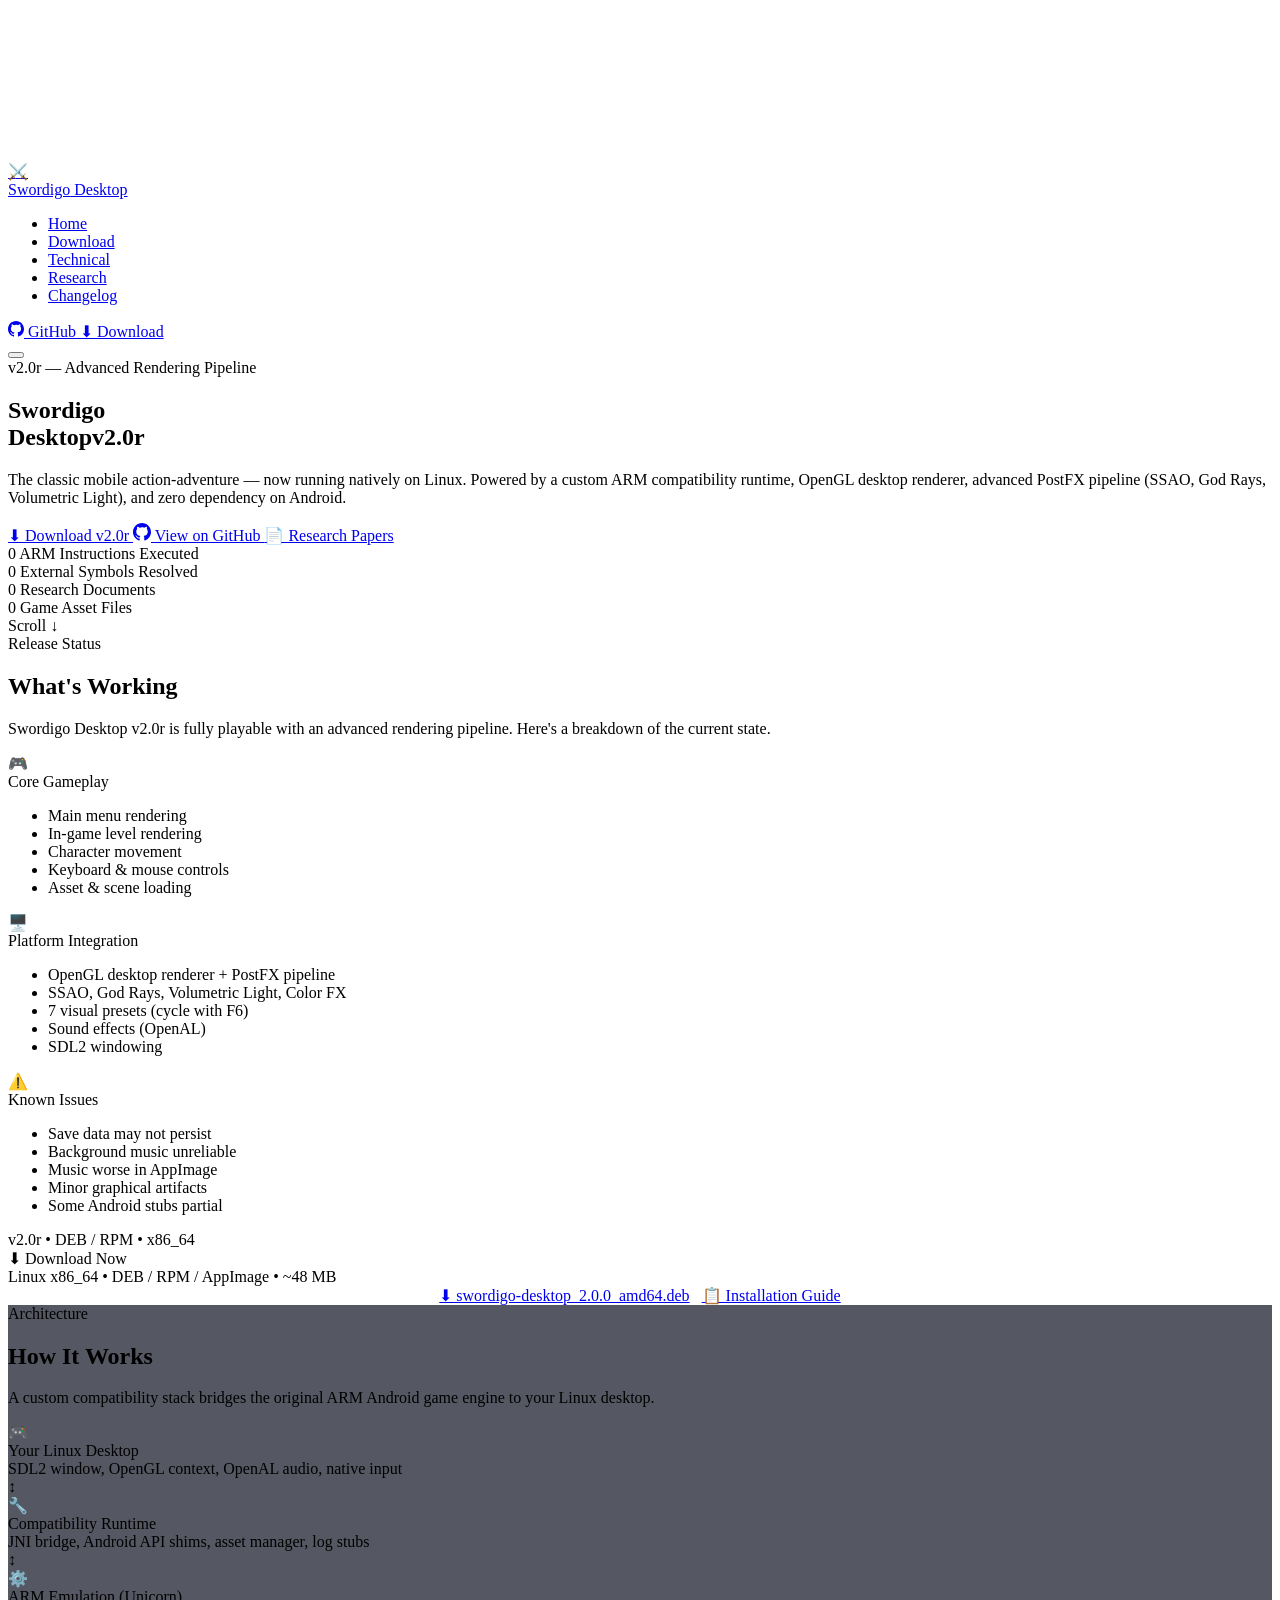
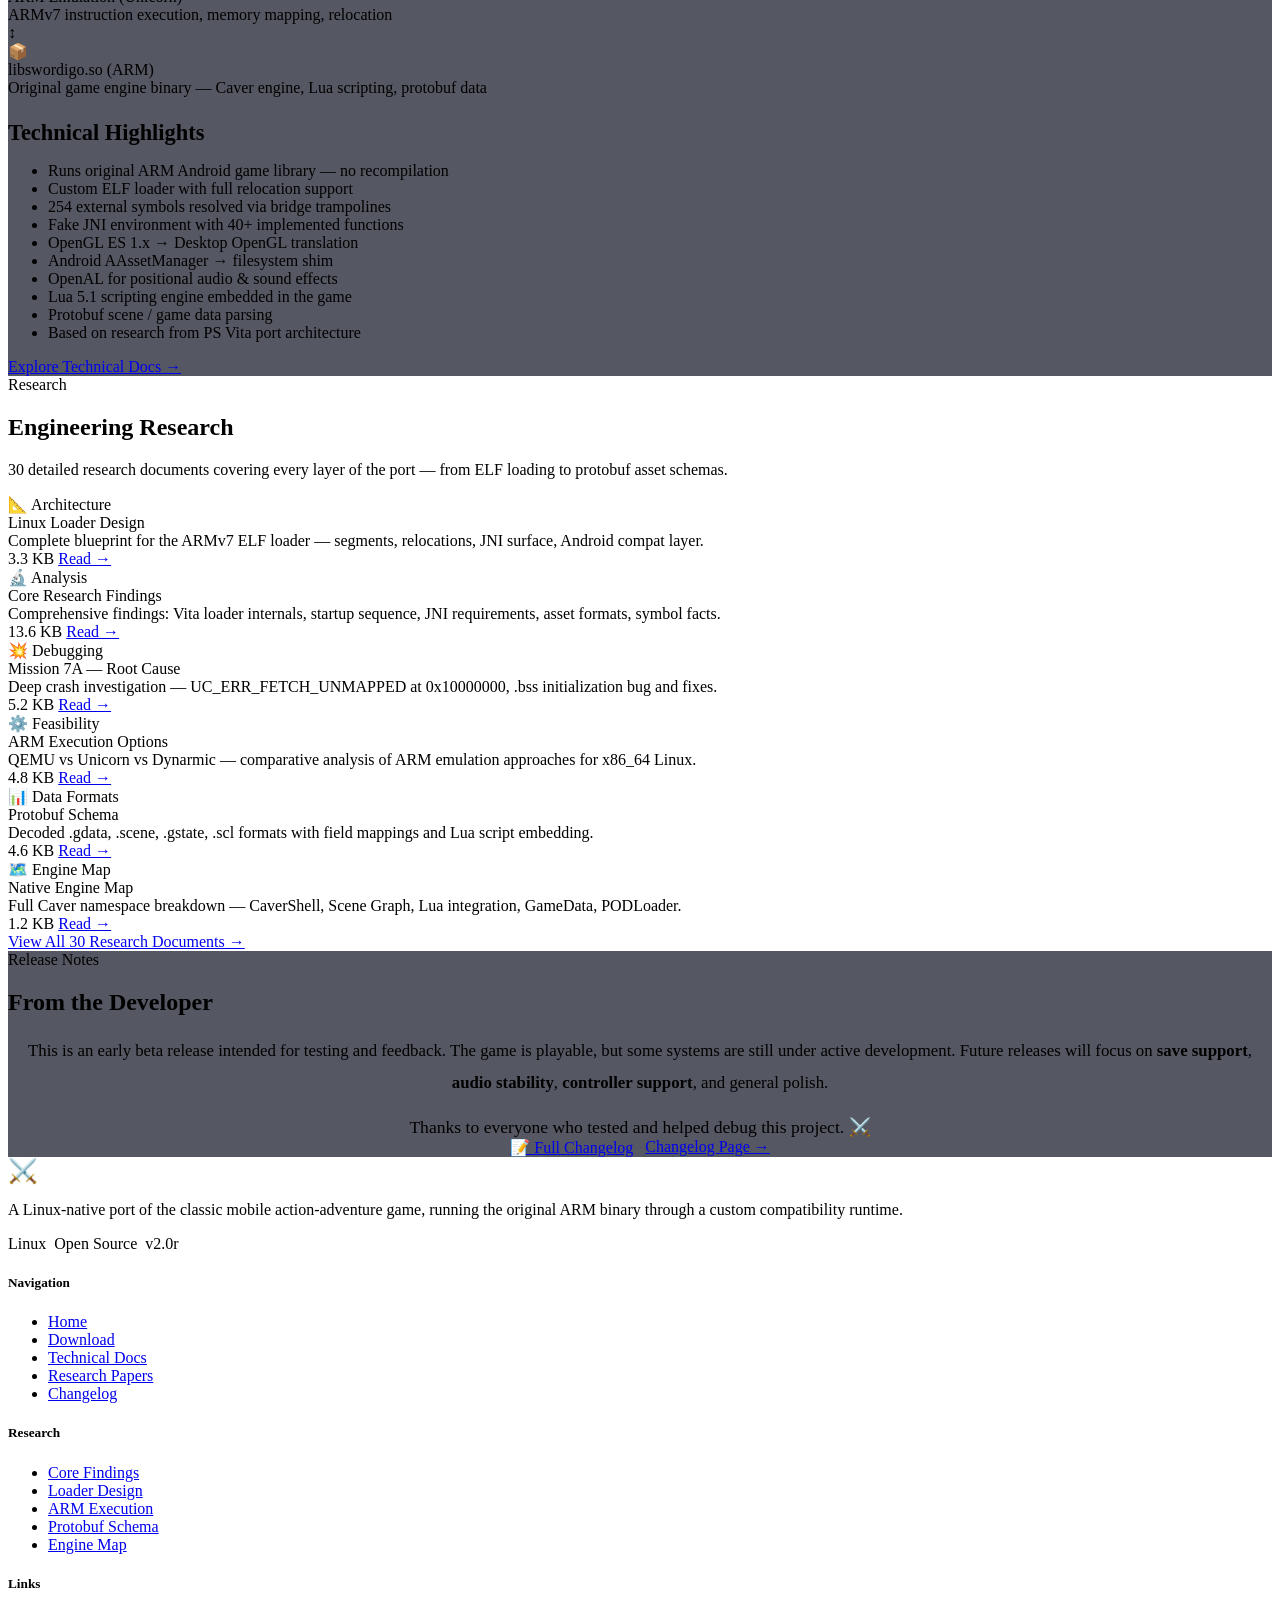
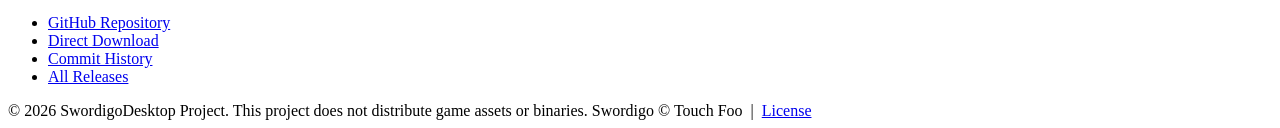
==== web/index.html @ 9b229b03 "GraphicVulkan(#8)" ====
<!DOCTYPE html>
<html lang="en">
<head>
  <meta charset="UTF-8">
  <meta name="viewport" content="width=device-width, initial-scale=1.0">
  <title>Swordigo Desktop — Linux Native Port | v2.0r</title>
  <meta name="description" content="Swordigo Desktop is a Linux-native port of the classic action-adventure mobile game, running the original ARM Android binary through a custom compatibility runtime.">
  <meta name="keywords" content="Swordigo, Linux, desktop port, ARM, AppImage, game port, open source">
  <meta property="og:title" content="Swordigo Desktop v2.0r">
  <meta property="og:description" content="Play Swordigo natively on Linux. Custom ARM runtime, OpenGL desktop renderer, no Android required.">
  <meta property="og:type" content="website">
  <link rel="stylesheet" href="style.css">
  <link rel="icon" href="data:image/svg+xml,<svg xmlns='http://www.w3.org/2000/svg' viewBox='0 0 100 100'><text y='.9em' font-size='90'>⚔️</text></svg>">
</head>
<body>

<canvas id="stars-canvas"></canvas>

<!-- ===================== NAVBAR ===================== -->
<nav class="navbar" id="navbar">
  <div class="container">
    <div class="navbar__inner">
      <a href="index.html" class="navbar__logo">
        <span class="navbar__logo-icon">⚔️</span>
        <div class="navbar__logo-text"><span>Swordigo</span> Desktop</div>
      </a>

      <ul class="navbar__nav" id="main-nav">
        <li><a href="index.html">Home</a></li>
        <li><a href="download.html">Download</a></li>
        <li><a href="technical.html">Technical</a></li>
        <li><a href="research.html">Research</a></li>
        <li><a href="changelog.html">Changelog</a></li>
      </ul>

      <div class="navbar__cta" id="nav-cta">
        <a href="https://github.com/TheCorrectSynovian/SwordigoDesktop" target="_blank" rel="noopener" class="btn btn--secondary btn--sm">
          <svg width="16" height="16" viewBox="0 0 24 24" fill="currentColor"><path d="M12 0C5.374 0 0 5.373 0 12c0 5.302 3.438 9.8 8.207 11.387.599.111.793-.261.793-.577v-2.234c-3.338.726-4.033-1.416-4.033-1.416-.546-1.387-1.333-1.756-1.333-1.756-1.089-.745.083-.729.083-.729 1.205.084 1.839 1.237 1.839 1.237 1.07 1.834 2.807 1.304 3.492.997.107-.775.418-1.305.762-1.604-2.665-.305-5.467-1.334-5.467-5.931 0-1.311.469-2.381 1.236-3.221-.124-.303-.535-1.524.117-3.176 0 0 1.008-.322 3.301 1.23A11.509 11.509 0 0 1 12 5.803c1.02.005 2.047.138 3.006.404 2.291-1.552 3.297-1.23 3.297-1.23.653 1.653.242 2.874.118 3.176.77.84 1.235 1.911 1.235 3.221 0 4.609-2.807 5.624-5.479 5.921.43.372.823 1.102.823 2.222v3.293c0 .319.192.694.801.576C20.566 21.797 24 17.3 24 12c0-6.627-5.373-12-12-12z"/></svg>
          GitHub
        </a>
        <a href="download.html" class="btn btn--primary btn--sm">⬇ Download</a>
      </div>

      <button class="hamburger" id="hamburger" aria-label="Toggle menu">
        <span></span><span></span><span></span>
      </button>
    </div>
  </div>
</nav>

<!-- ===================== HERO ===================== -->
<section class="hero" id="hero">
  <div class="hero__bg"></div>
  <img src="../web/assets/hero.png" alt="Swordigo Desktop hero art" class="hero__img" onerror="this.style.display='none'">

  <div class="container">
    <div class="hero__content">
      <div class="hero__badge">
        <span class="hero__badge-dot"></span>
        v2.0r — Advanced Rendering Pipeline
      </div>

      <h1 class="hero__title">
        <span class="grad">Swordigo</span><br>
        Desktop<span class="hero__version">v2.0r</span>
      </h1>

      <p class="hero__desc">
        The classic mobile action-adventure — now running natively on Linux.
        Powered by a custom ARM compatibility runtime, OpenGL desktop renderer,
        advanced PostFX pipeline (SSAO, God Rays, Volumetric Light), and zero dependency on Android.
      </p>

      <div class="hero__actions">
        <a href="https://github.com/TheCorrectSynovian/SwordigoDesktop/releases/download/v2.0r/swordigo-desktop_2.0.0_amd64.deb"
           class="btn btn--primary btn--lg" id="hero-download-btn">
          ⬇ Download v2.0r
        </a>
        <a href="https://github.com/TheCorrectSynovian/SwordigoDesktop" target="_blank" rel="noopener"
           class="btn btn--secondary btn--lg" id="hero-github-btn">
          <svg width="18" height="18" viewBox="0 0 24 24" fill="currentColor"><path d="M12 0C5.374 0 0 5.373 0 12c0 5.302 3.438 9.8 8.207 11.387.599.111.793-.261.793-.577v-2.234c-3.338.726-4.033-1.416-4.033-1.416-.546-1.387-1.333-1.756-1.333-1.756-1.089-.745.083-.729.083-.729 1.205.084 1.839 1.237 1.839 1.237 1.07 1.834 2.807 1.304 3.492.997.107-.775.418-1.305.762-1.604-2.665-.305-5.467-1.334-5.467-5.931 0-1.311.469-2.381 1.236-3.221-.124-.303-.535-1.524.117-3.176 0 0 1.008-.322 3.301 1.23A11.509 11.509 0 0 1 12 5.803c1.02.005 2.047.138 3.006.404 2.291-1.552 3.297-1.23 3.297-1.23.653 1.653.242 2.874.118 3.176.77.84 1.235 1.911 1.235 3.221 0 4.609-2.807 5.624-5.479 5.921.43.372.823 1.102.823 2.222v3.293c0 .319.192.694.801.576C20.566 21.797 24 17.3 24 12c0-6.627-5.373-12-12-12z"/></svg>
          View on GitHub
        </a>
        <a href="research.html" class="btn btn--outline btn--lg" id="hero-research-btn">📄 Research Papers</a>
      </div>

      <div class="hero__stats">
        <div class="hero__stat">
          <span class="hero__stat-num" data-counter="62141206">0</span>
          <span class="hero__stat-label">ARM Instructions Executed</span>
        </div>
        <div class="hero__stat">
          <span class="hero__stat-num" data-counter="254">0</span>
          <span class="hero__stat-label">External Symbols Resolved</span>
        </div>
        <div class="hero__stat">
          <span class="hero__stat-num" data-counter="30">0</span>
          <span class="hero__stat-label">Research Documents</span>
        </div>
        <div class="hero__stat">
          <span class="hero__stat-num" data-counter="919">0</span>
          <span class="hero__stat-label">Game Asset Files</span>
        </div>
      </div>
    </div>
  </div>

  <div class="scroll-indicator">
    <span>Scroll</span>
    <span class="scroll-arrow">↓</span>
  </div>
</section>

<!-- ===================== STATUS OVERVIEW ===================== -->
<section class="section" id="status">
  <div class="container">
    <div class="section-header reveal">
      <span class="section-label">Release Status</span>
      <h2 class="section-title">What's <span class="grad">Working</span></h2>
      <p class="section-desc">Swordigo Desktop v2.0r is fully playable with an advanced rendering pipeline. Here's a breakdown of the current state.</p>
    </div>

    <div class="grid grid--3" style="margin-bottom: var(--space-xl);">
      <div class="card reveal" style="transition-delay:0.0s">
        <span class="card__icon">🎮</span>
        <div class="card__title">Core Gameplay</div>
        <ul class="feature-list mt-sm">
          <li class="check">Main menu rendering</li>
          <li class="check">In-game level rendering</li>
          <li class="check">Character movement</li>
          <li class="check">Keyboard &amp; mouse controls</li>
          <li class="check">Asset &amp; scene loading</li>
        </ul>
      </div>

      <div class="card reveal" style="transition-delay:0.1s">
        <span class="card__icon">🖥️</span>
        <div class="card__title">Platform Integration</div>
        <ul class="feature-list mt-sm">
          <li class="check">OpenGL desktop renderer + PostFX pipeline</li>
          <li class="check">SSAO, God Rays, Volumetric Light, Color FX</li>
          <li class="check">7 visual presets (cycle with F6)</li>
          <li class="check">Sound effects (OpenAL)</li>
          <li class="check">SDL2 windowing</li>
        </ul>
      </div>

      <div class="card reveal" style="transition-delay:0.2s">
        <span class="card__icon">⚠️</span>
        <div class="card__title">Known Issues</div>
        <ul class="feature-list mt-sm">
          <li class="warn">Save data may not persist</li>
          <li class="warn">Background music unreliable</li>
          <li class="warn">Music worse in AppImage</li>
          <li class="warn">Minor graphical artifacts</li>
          <li class="warn">Some Android stubs partial</li>
        </ul>
      </div>
    </div>

    <!-- Big download CTA -->
    <div class="download-card reveal">
      <div class="download-card__version">v2.0r • DEB / RPM • x86_64</div>
      <div class="download-card__title">⬇ Download Now</div>
      <div class="download-card__meta">Linux x86_64 • DEB / RPM / AppImage • ~48 MB</div>
      <div style="display:flex; gap:12px; justify-content:center; flex-wrap:wrap;">
        <a href="https://github.com/TheCorrectSynovian/SwordigoDesktop/releases/download/v2.0r/swordigo-desktop_2.0.0_amd64.deb"
           class="btn btn--primary btn--lg" id="main-download-btn">
          ⬇ swordigo-desktop_2.0.0_amd64.deb
        </a>
        <a href="download.html" class="btn btn--secondary btn--lg" id="main-download-info-btn">
          📋 Installation Guide
        </a>
      </div>
    </div>
  </div>
</section>

<!-- ===================== HOW IT WORKS ===================== -->
<section class="section" style="background: rgba(13,16,32,0.7);" id="how-it-works">
  <div class="container">
    <div class="section-header reveal">
      <span class="section-label">Architecture</span>
      <h2 class="section-title">How It <span class="grad">Works</span></h2>
      <p class="section-desc">A custom compatibility stack bridges the original ARM Android game engine to your Linux desktop.</p>
    </div>

    <div class="grid grid--2" style="gap: var(--space-xl); align-items: center;">
      <div class="reveal">
        <div class="arch-layer">
          <span class="arch-layer__icon">🎮</span>
          <div>
            <div class="arch-layer__name">Your Linux Desktop</div>
            <div class="arch-layer__desc">SDL2 window, OpenGL context, OpenAL audio, native input</div>
          </div>
        </div>
        <div class="arch-arrow">↕</div>
        <div class="arch-layer">
          <span class="arch-layer__icon">🔧</span>
          <div>
            <div class="arch-layer__name">Compatibility Runtime</div>
            <div class="arch-layer__desc">JNI bridge, Android API shims, asset manager, log stubs</div>
          </div>
        </div>
        <div class="arch-arrow">↕</div>
        <div class="arch-layer">
          <span class="arch-layer__icon">⚙️</span>
          <div>
            <div class="arch-layer__name">ARM Emulation (Unicorn)</div>
            <div class="arch-layer__desc">ARMv7 instruction execution, memory mapping, relocation</div>
          </div>
        </div>
        <div class="arch-arrow">↕</div>
        <div class="arch-layer">
          <span class="arch-layer__icon">📦</span>
          <div>
            <div class="arch-layer__name">libswordigo.so (ARM)</div>
            <div class="arch-layer__desc">Original game engine binary — Caver engine, Lua scripting, protobuf data</div>
          </div>
        </div>
      </div>

      <div class="reveal" style="transition-delay:0.15s;">
        <h3 style="font-family:var(--font-display); font-size:1.4rem; margin-bottom:var(--space-md);">Technical Highlights</h3>
        <ul class="feature-list">
          <li>Runs original ARM Android game library — no recompilation</li>
          <li>Custom ELF loader with full relocation support</li>
          <li>254 external symbols resolved via bridge trampolines</li>
          <li>Fake JNI environment with 40+ implemented functions</li>
          <li>OpenGL ES 1.x → Desktop OpenGL translation</li>
          <li>Android AAssetManager → filesystem shim</li>
          <li>OpenAL for positional audio &amp; sound effects</li>
          <li>Lua 5.1 scripting engine embedded in the game</li>
          <li>Protobuf scene / game data parsing</li>
          <li>Based on research from PS Vita port architecture</li>
        </ul>
        <div class="mt-lg">
          <a href="technical.html" class="btn btn--outline" id="home-tech-link">Explore Technical Docs →</a>
        </div>
      </div>
    </div>
  </div>
</section>

<!-- ===================== RESEARCH HIGHLIGHTS ===================== -->
<section class="section" id="research-highlight">
  <div class="container">
    <div class="section-header reveal">
      <span class="section-label">Research</span>
      <h2 class="section-title">Engineering <span class="grad">Research</span></h2>
      <p class="section-desc">30 detailed research documents covering every layer of the port — from ELF loading to protobuf asset schemas.</p>
    </div>

    <div class="grid grid--auto reveal">
      <div class="paper-card">
        <div class="paper-card__type">📐 Architecture</div>
        <div class="paper-card__title">Linux Loader Design</div>
        <div class="paper-card__desc">Complete blueprint for the ARMv7 ELF loader — segments, relocations, JNI surface, Android compat layer.</div>
        <div class="paper-card__footer">
          <span class="paper-card__size">3.3 KB</span>
          <a href="research.html#linux-loader" class="btn btn--outline btn--sm" id="home-paper-loader">Read →</a>
        </div>
      </div>

      <div class="paper-card">
        <div class="paper-card__type">🔬 Analysis</div>
        <div class="paper-card__title">Core Research Findings</div>
        <div class="paper-card__desc">Comprehensive findings: Vita loader internals, startup sequence, JNI requirements, asset formats, symbol facts.</div>
        <div class="paper-card__footer">
          <span class="paper-card__size">13.6 KB</span>
          <a href="research.html#findings" class="btn btn--outline btn--sm" id="home-paper-findings">Read →</a>
        </div>
      </div>

      <div class="paper-card">
        <div class="paper-card__type">💥 Debugging</div>
        <div class="paper-card__title">Mission 7A — Root Cause</div>
        <div class="paper-card__desc">Deep crash investigation — UC_ERR_FETCH_UNMAPPED at 0x10000000, .bss initialization bug and fixes.</div>
        <div class="paper-card__footer">
          <span class="paper-card__size">5.2 KB</span>
          <a href="research.html#mission7a" class="btn btn--outline btn--sm" id="home-paper-m7a">Read →</a>
        </div>
      </div>

      <div class="paper-card">
        <div class="paper-card__type">⚙️ Feasibility</div>
        <div class="paper-card__title">ARM Execution Options</div>
        <div class="paper-card__desc">QEMU vs Unicorn vs Dynarmic — comparative analysis of ARM emulation approaches for x86_64 Linux.</div>
        <div class="paper-card__footer">
          <span class="paper-card__size">4.8 KB</span>
          <a href="research.html#arm-exec" class="btn btn--outline btn--sm" id="home-paper-arm">Read →</a>
        </div>
      </div>

      <div class="paper-card">
        <div class="paper-card__type">📊 Data Formats</div>
        <div class="paper-card__title">Protobuf Schema</div>
        <div class="paper-card__desc">Decoded .gdata, .scene, .gstate, .scl formats with field mappings and Lua script embedding.</div>
        <div class="paper-card__footer">
          <span class="paper-card__size">4.6 KB</span>
          <a href="research.html#protobuf" class="btn btn--outline btn--sm" id="home-paper-proto">Read →</a>
        </div>
      </div>

      <div class="paper-card">
        <div class="paper-card__type">🗺️ Engine Map</div>
        <div class="paper-card__title">Native Engine Map</div>
        <div class="paper-card__desc">Full Caver namespace breakdown — CaverShell, Scene Graph, Lua integration, GameData, PODLoader.</div>
        <div class="paper-card__footer">
          <span class="paper-card__size">1.2 KB</span>
          <a href="research.html#engine-map" class="btn btn--outline btn--sm" id="home-paper-engine">Read →</a>
        </div>
      </div>
    </div>

    <div class="text-center mt-xl reveal">
      <a href="research.html" class="btn btn--primary btn--lg" id="home-all-research-btn">View All 30 Research Documents →</a>
    </div>
  </div>
</section>

<!-- ===================== NOTES ===================== -->
<section class="section" style="background: rgba(13,16,32,0.7);" id="notes">
  <div class="container container--narrow">
    <div class="section-header reveal">
      <span class="section-label">Release Notes</span>
      <h2 class="section-title">From the <span class="grad">Developer</span></h2>
    </div>

    <div class="card reveal" style="text-align:center; padding: var(--space-xl);">
      <p style="font-size:1.05rem; color: var(--clr-text-muted); line-height:1.9; margin-bottom:var(--space-lg);">
        This is an early beta release intended for testing and feedback.
        The game is playable, but some systems are still under active development.
        Future releases will focus on <strong style="color:var(--clr-text)">save support</strong>,
        <strong style="color:var(--clr-text)">audio stability</strong>,
        <strong style="color:var(--clr-text)">controller support</strong>,
        and general polish.
      </p>
      <p style="font-size:1.1rem; color: var(--clr-text); margin-bottom:var(--space-lg);">
        Thanks to everyone who tested and helped debug this project. ⚔️
      </p>
      <div style="display:flex; gap:12px; justify-content:center; flex-wrap:wrap;">
        <a href="https://github.com/TheCorrectSynovian/SwordigoDesktop/commits/v2.0r" target="_blank" rel="noopener"
           class="btn btn--secondary" id="home-changelog-btn">📝 Full Changelog</a>
        <a href="changelog.html" class="btn btn--outline" id="home-changelog-page-btn">Changelog Page →</a>
      </div>
    </div>
  </div>
</section>

<!-- ===================== FOOTER ===================== -->
<footer class="footer">
  <div class="container">
    <div class="footer__grid">
      <div class="footer__brand">
        <div class="navbar__logo" style="margin-bottom:12px; text-decoration:none; display:flex; align-items:center; gap:10px; font-family:var(--font-display); font-weight:700; color:var(--clr-text);">
          <span style="font-size:1.5rem; filter:drop-shadow(0 0 8px var(--clr-purple))">⚔️</span>
          <span style="background:var(--grad-text); -webkit-background-clip:text; -webkit-text-fill-color:transparent;">Swordigo Desktop</span>
        </div>
        <p>A Linux-native port of the classic mobile action-adventure game, running the original ARM binary through a custom compatibility runtime.</p>
        <div class="mt-md" style="display:flex; gap:8px; flex-wrap:wrap;">
          <span class="badge badge--info">Linux</span>
          <span class="badge badge--working">Open Source</span>
          <span class="badge badge--wip">v2.0r</span>
        </div>
      </div>

      <div class="footer__col">
        <h5>Navigation</h5>
        <ul class="footer__links">
          <li><a href="index.html">Home</a></li>
          <li><a href="download.html">Download</a></li>
          <li><a href="technical.html">Technical Docs</a></li>
          <li><a href="research.html">Research Papers</a></li>
          <li><a href="changelog.html">Changelog</a></li>
        </ul>
      </div>

      <div class="footer__col">
        <h5>Research</h5>
        <ul class="footer__links">
          <li><a href="research.html#findings">Core Findings</a></li>
          <li><a href="research.html#linux-loader">Loader Design</a></li>
          <li><a href="research.html#arm-exec">ARM Execution</a></li>
          <li><a href="research.html#protobuf">Protobuf Schema</a></li>
          <li><a href="research.html#engine-map">Engine Map</a></li>
        </ul>
      </div>

      <div class="footer__col">
        <h5>Links</h5>
        <ul class="footer__links">
          <li><a href="https://github.com/TheCorrectSynovian/SwordigoDesktop" target="_blank" rel="noopener">GitHub Repository</a></li>
          <li><a href="https://github.com/TheCorrectSynovian/SwordigoDesktop/releases/download/v2.0r/swordigo-desktop_2.0.0_amd64.deb">Direct Download</a></li>
          <li><a href="https://github.com/TheCorrectSynovian/SwordigoDesktop/commits/v2.0r" target="_blank" rel="noopener">Commit History</a></li>
          <li><a href="https://github.com/TheCorrectSynovian/SwordigoDesktop/releases" target="_blank" rel="noopener">All Releases</a></li>
        </ul>
      </div>
    </div>

    <div class="footer__bottom">
      <span>© 2026 SwordigoDesktop Project. This project does not distribute game assets or binaries.</span>
      <span>
        Swordigo © Touch Foo &nbsp;|&nbsp;
        <a href="https://github.com/TheCorrectSynovian/SwordigoDesktop/blob/master/LICENSE" target="_blank" rel="noopener">License</a>
      </span>
    </div>
  </div>
</footer>

<script src="main.js"></script>
</body>
</html>
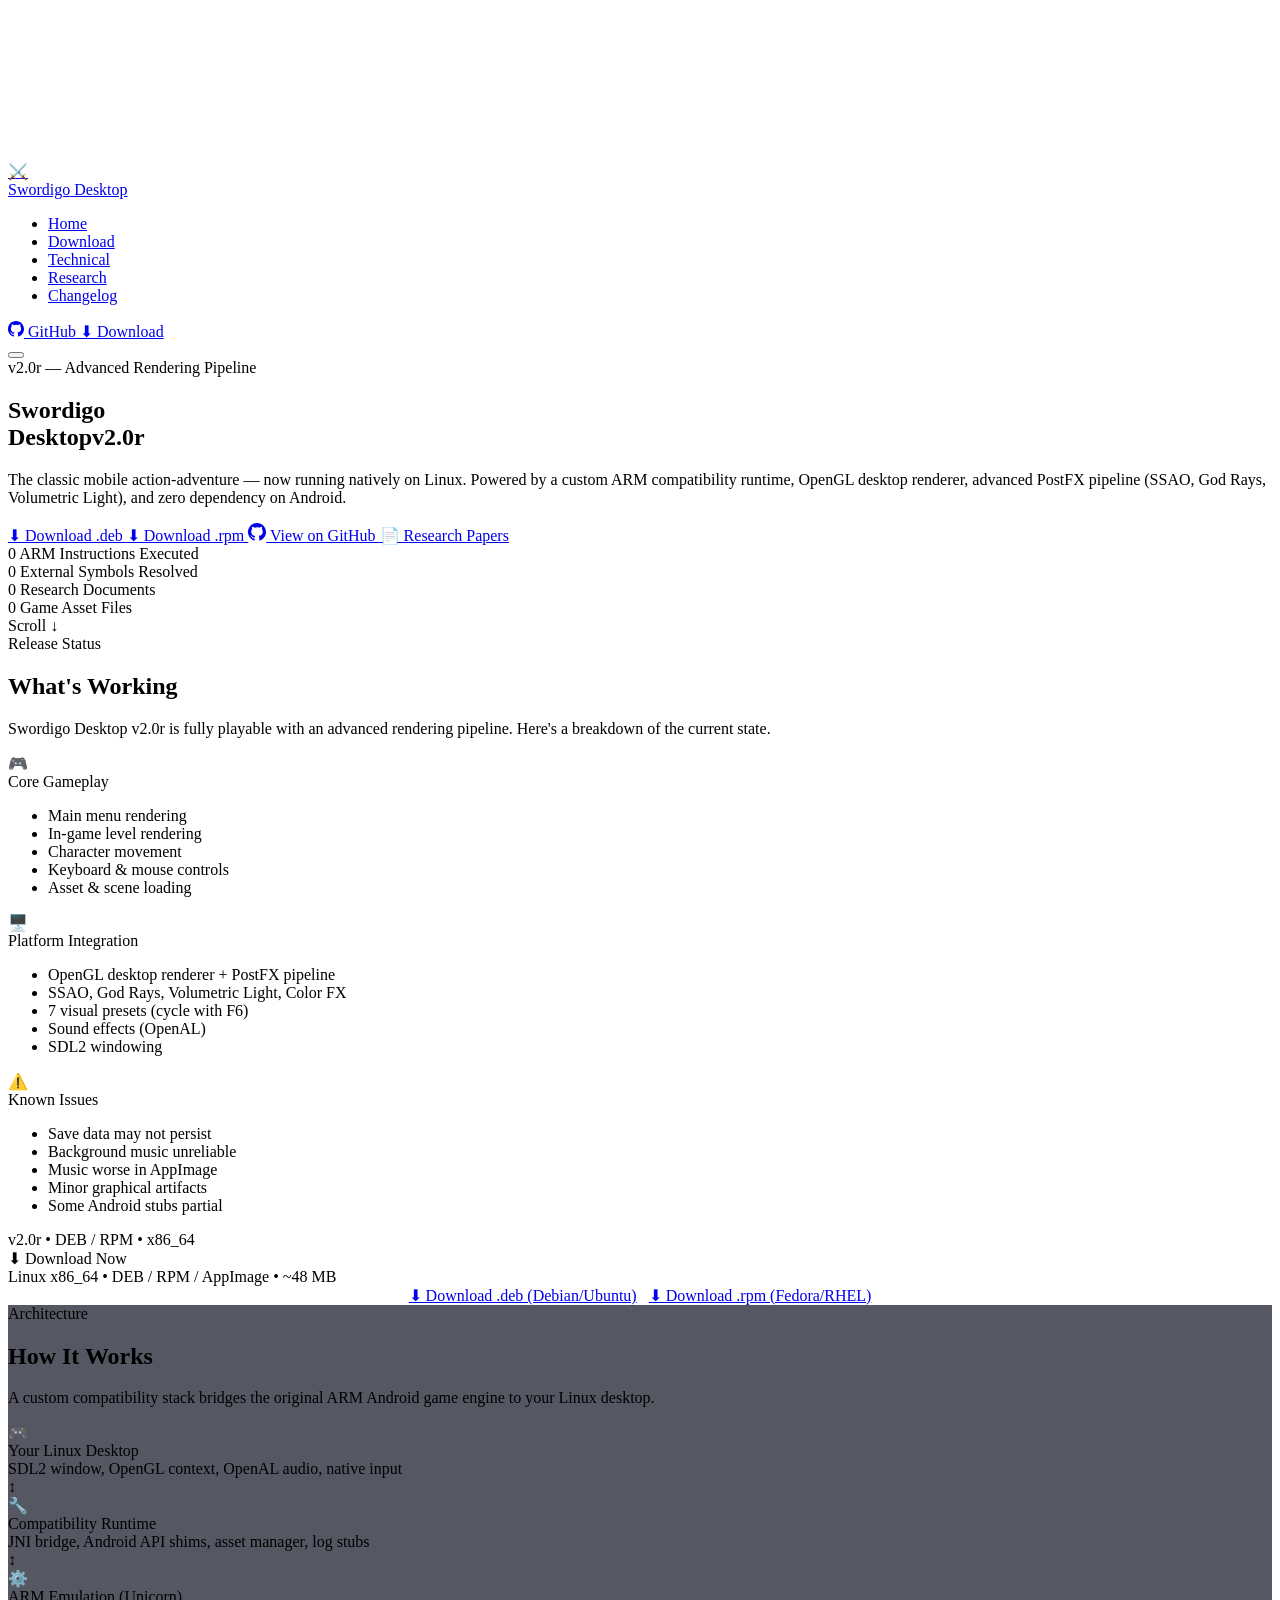
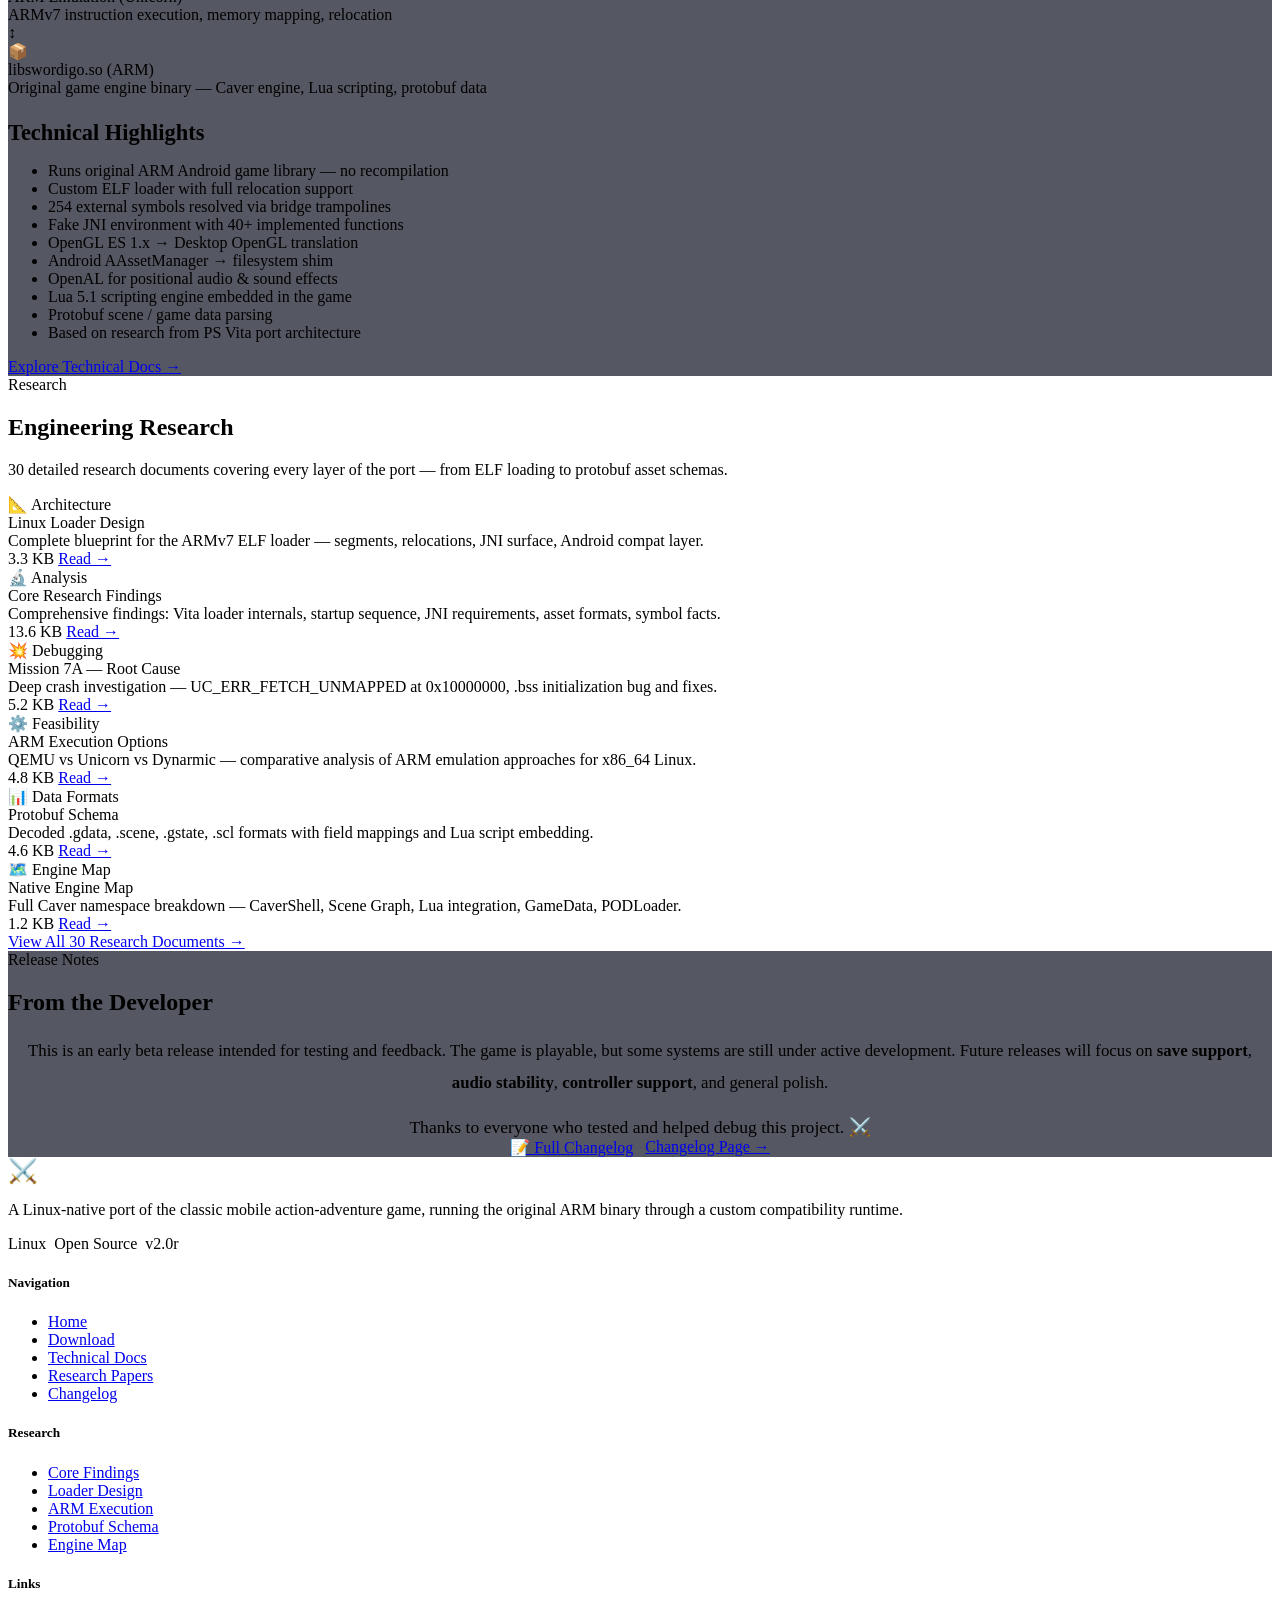
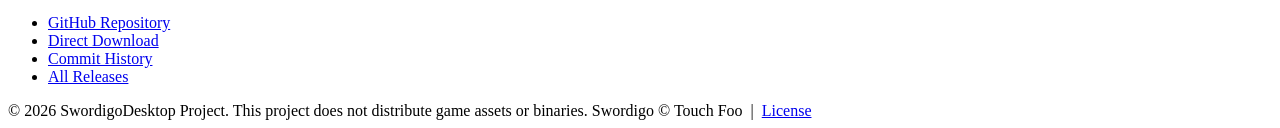
==== commit 78162cfc: "updateweb(#9)" ====
--- a/web/index.html
+++ b/web/index.html
@@ -72,9 +72,13 @@
       </p>
 
       <div class="hero__actions">
-        <a href="https://github.com/TheCorrectSynovian/SwordigoDesktop/releases/download/v2.0r/swordigo-desktop_2.0.0_amd64.deb"
+        <a href="https://github.com/TheCorrectSynovian/SwordigoDesktop/releases/download/v2/swordigo-desktop_2.0.0_amd64.deb"
            class="btn btn--primary btn--lg" id="hero-download-btn">
-          ⬇ Download v2.0r
+          ⬇ Download .deb
+        </a>
+        <a href="https://github.com/TheCorrectSynovian/SwordigoDesktop/releases/download/v2/swordigo-desktop-2.0.0-1.fc44.x86_64.rpm"
+           class="btn btn--secondary btn--lg" id="hero-download-rpm-btn">
+          ⬇ Download .rpm
         </a>
         <a href="https://github.com/TheCorrectSynovian/SwordigoDesktop" target="_blank" rel="noopener"
            class="btn btn--secondary btn--lg" id="hero-github-btn">
@@ -164,12 +168,13 @@
       <div class="download-card__title">⬇ Download Now</div>
       <div class="download-card__meta">Linux x86_64 • DEB / RPM / AppImage • ~48 MB</div>
       <div style="display:flex; gap:12px; justify-content:center; flex-wrap:wrap;">
-        <a href="https://github.com/TheCorrectSynovian/SwordigoDesktop/releases/download/v2.0r/swordigo-desktop_2.0.0_amd64.deb"
+        <a href="https://github.com/TheCorrectSynovian/SwordigoDesktop/releases/download/v2/swordigo-desktop_2.0.0_amd64.deb"
            class="btn btn--primary btn--lg" id="main-download-btn">
-          ⬇ swordigo-desktop_2.0.0_amd64.deb
-        </a>
-        <a href="download.html" class="btn btn--secondary btn--lg" id="main-download-info-btn">
-          📋 Installation Guide
+          ⬇ Download .deb (Debian/Ubuntu)
+        </a>
+        <a href="https://github.com/TheCorrectSynovian/SwordigoDesktop/releases/download/v2/swordigo-desktop-2.0.0-1.fc44.x86_64.rpm"
+           class="btn btn--secondary btn--lg" id="main-download-rpm-btn">
+          ⬇ Download .rpm (Fedora/RHEL)
         </a>
       </div>
     </div>
@@ -340,7 +345,7 @@
         Thanks to everyone who tested and helped debug this project. ⚔️
       </p>
       <div style="display:flex; gap:12px; justify-content:center; flex-wrap:wrap;">
-        <a href="https://github.com/TheCorrectSynovian/SwordigoDesktop/commits/v2.0r" target="_blank" rel="noopener"
+        <a href="https://github.com/TheCorrectSynovian/SwordigoDesktop/commits/v2" target="_blank" rel="noopener"
            class="btn btn--secondary" id="home-changelog-btn">📝 Full Changelog</a>
         <a href="changelog.html" class="btn btn--outline" id="home-changelog-page-btn">Changelog Page →</a>
       </div>
@@ -391,8 +396,8 @@
         <h5>Links</h5>
         <ul class="footer__links">
           <li><a href="https://github.com/TheCorrectSynovian/SwordigoDesktop" target="_blank" rel="noopener">GitHub Repository</a></li>
-          <li><a href="https://github.com/TheCorrectSynovian/SwordigoDesktop/releases/download/v2.0r/swordigo-desktop_2.0.0_amd64.deb">Direct Download</a></li>
-          <li><a href="https://github.com/TheCorrectSynovian/SwordigoDesktop/commits/v2.0r" target="_blank" rel="noopener">Commit History</a></li>
+          <li><a href="https://github.com/TheCorrectSynovian/SwordigoDesktop/releases/download/v2/swordigo-desktop_2.0.0_amd64.deb">Direct Download</a></li>
+          <li><a href="https://github.com/TheCorrectSynovian/SwordigoDesktop/commits/v2" target="_blank" rel="noopener">Commit History</a></li>
           <li><a href="https://github.com/TheCorrectSynovian/SwordigoDesktop/releases" target="_blank" rel="noopener">All Releases</a></li>
         </ul>
       </div>
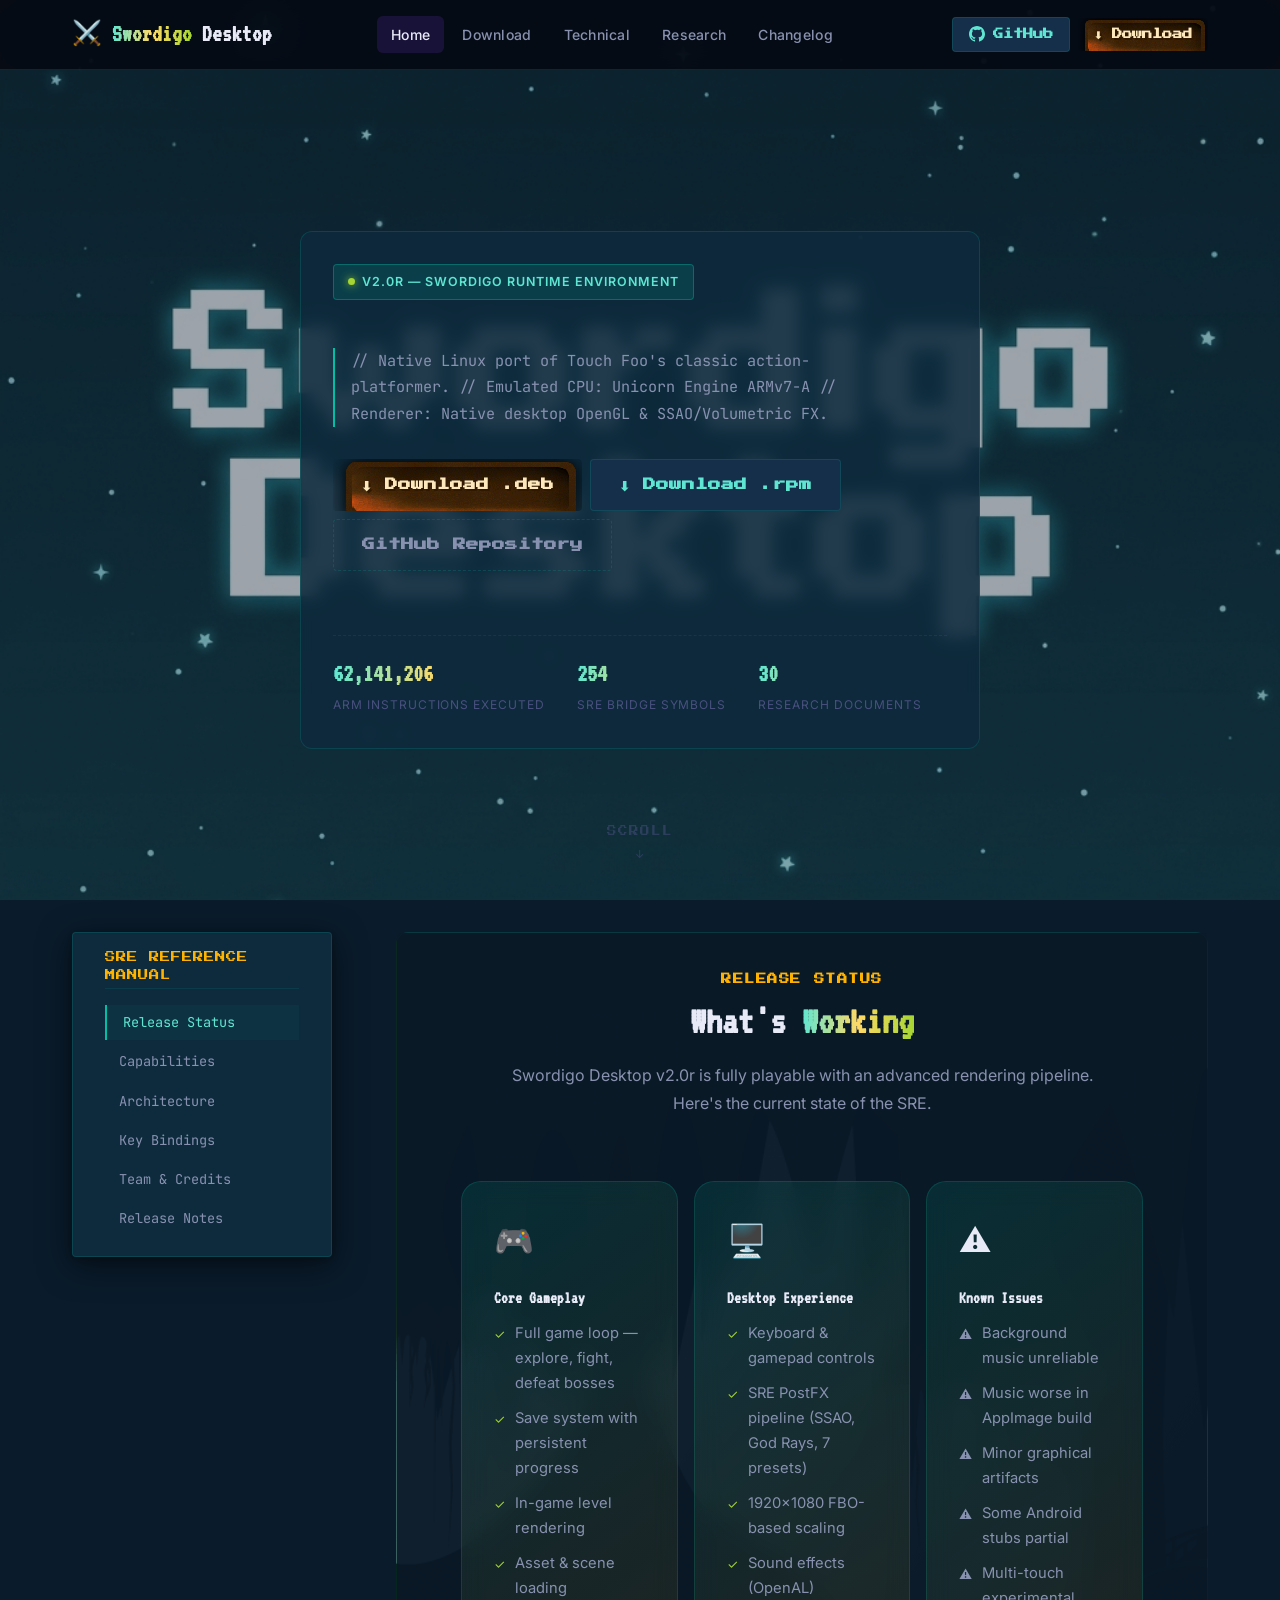
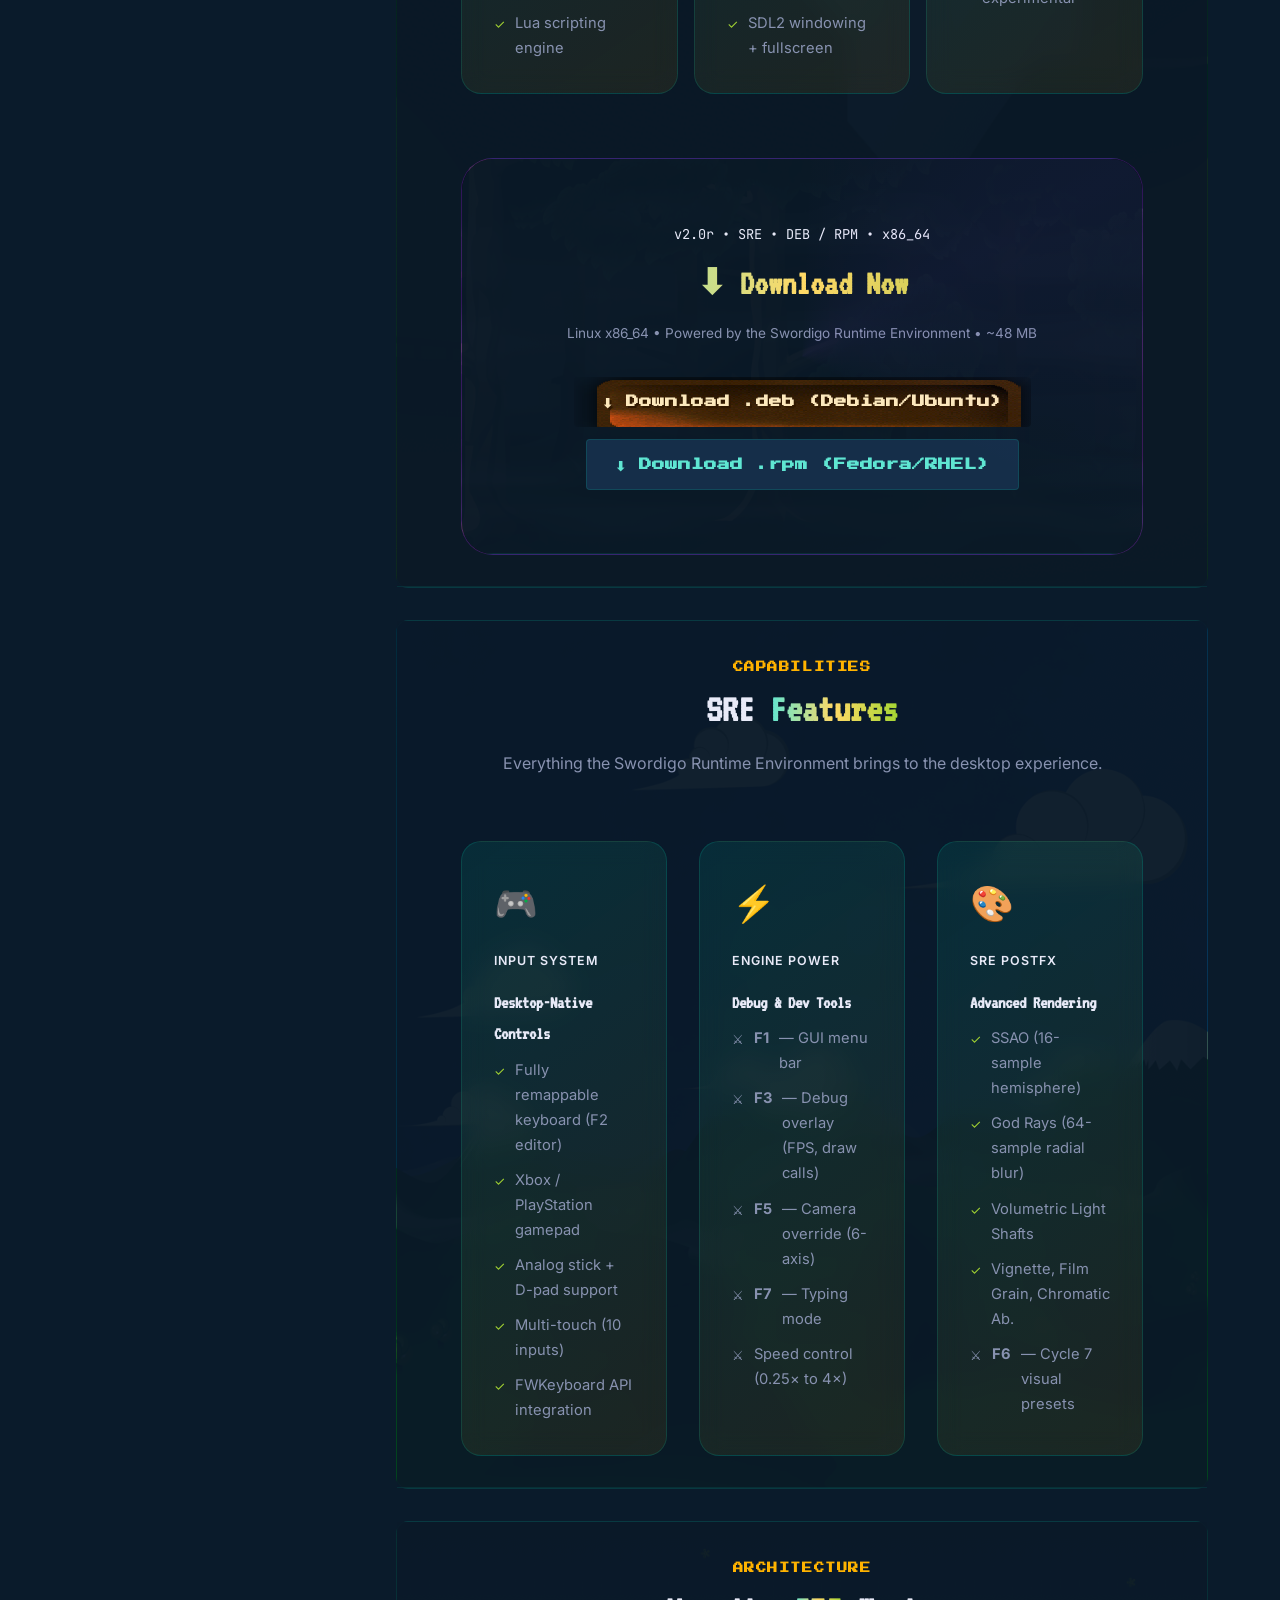
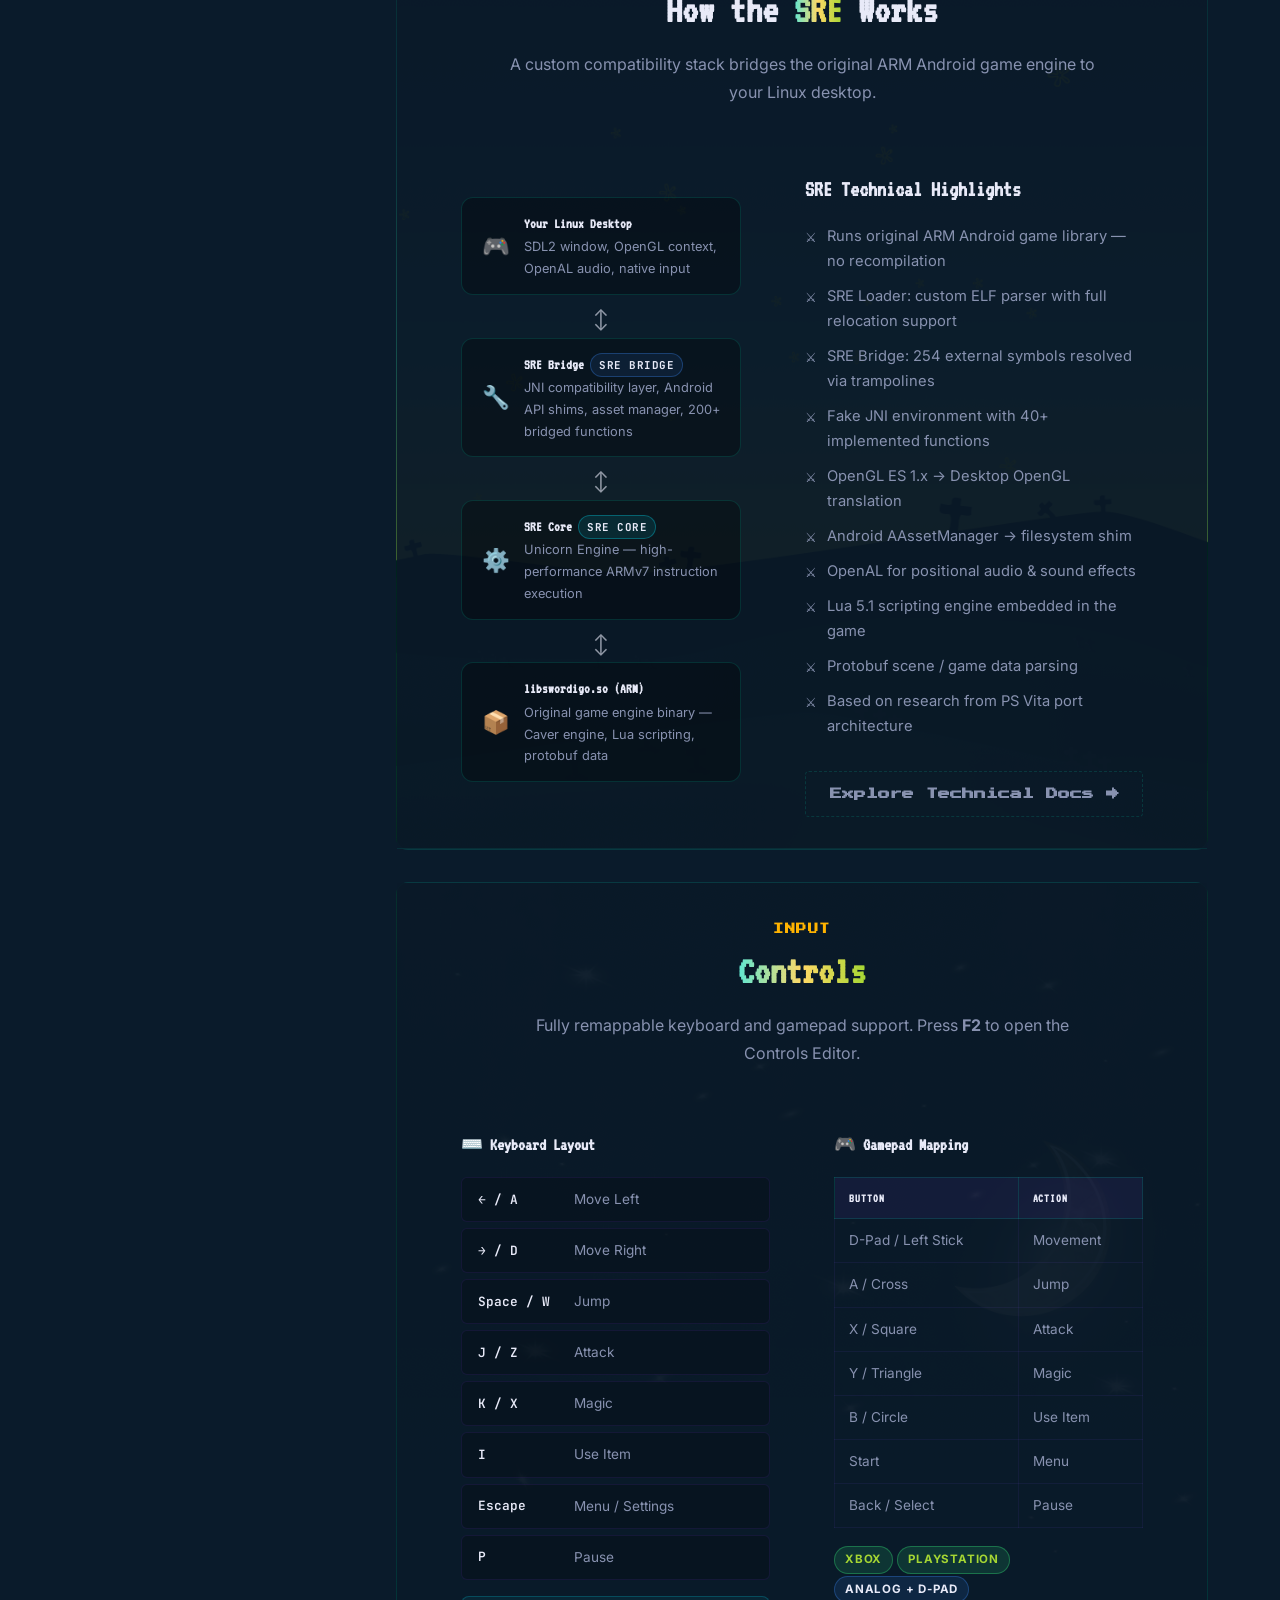
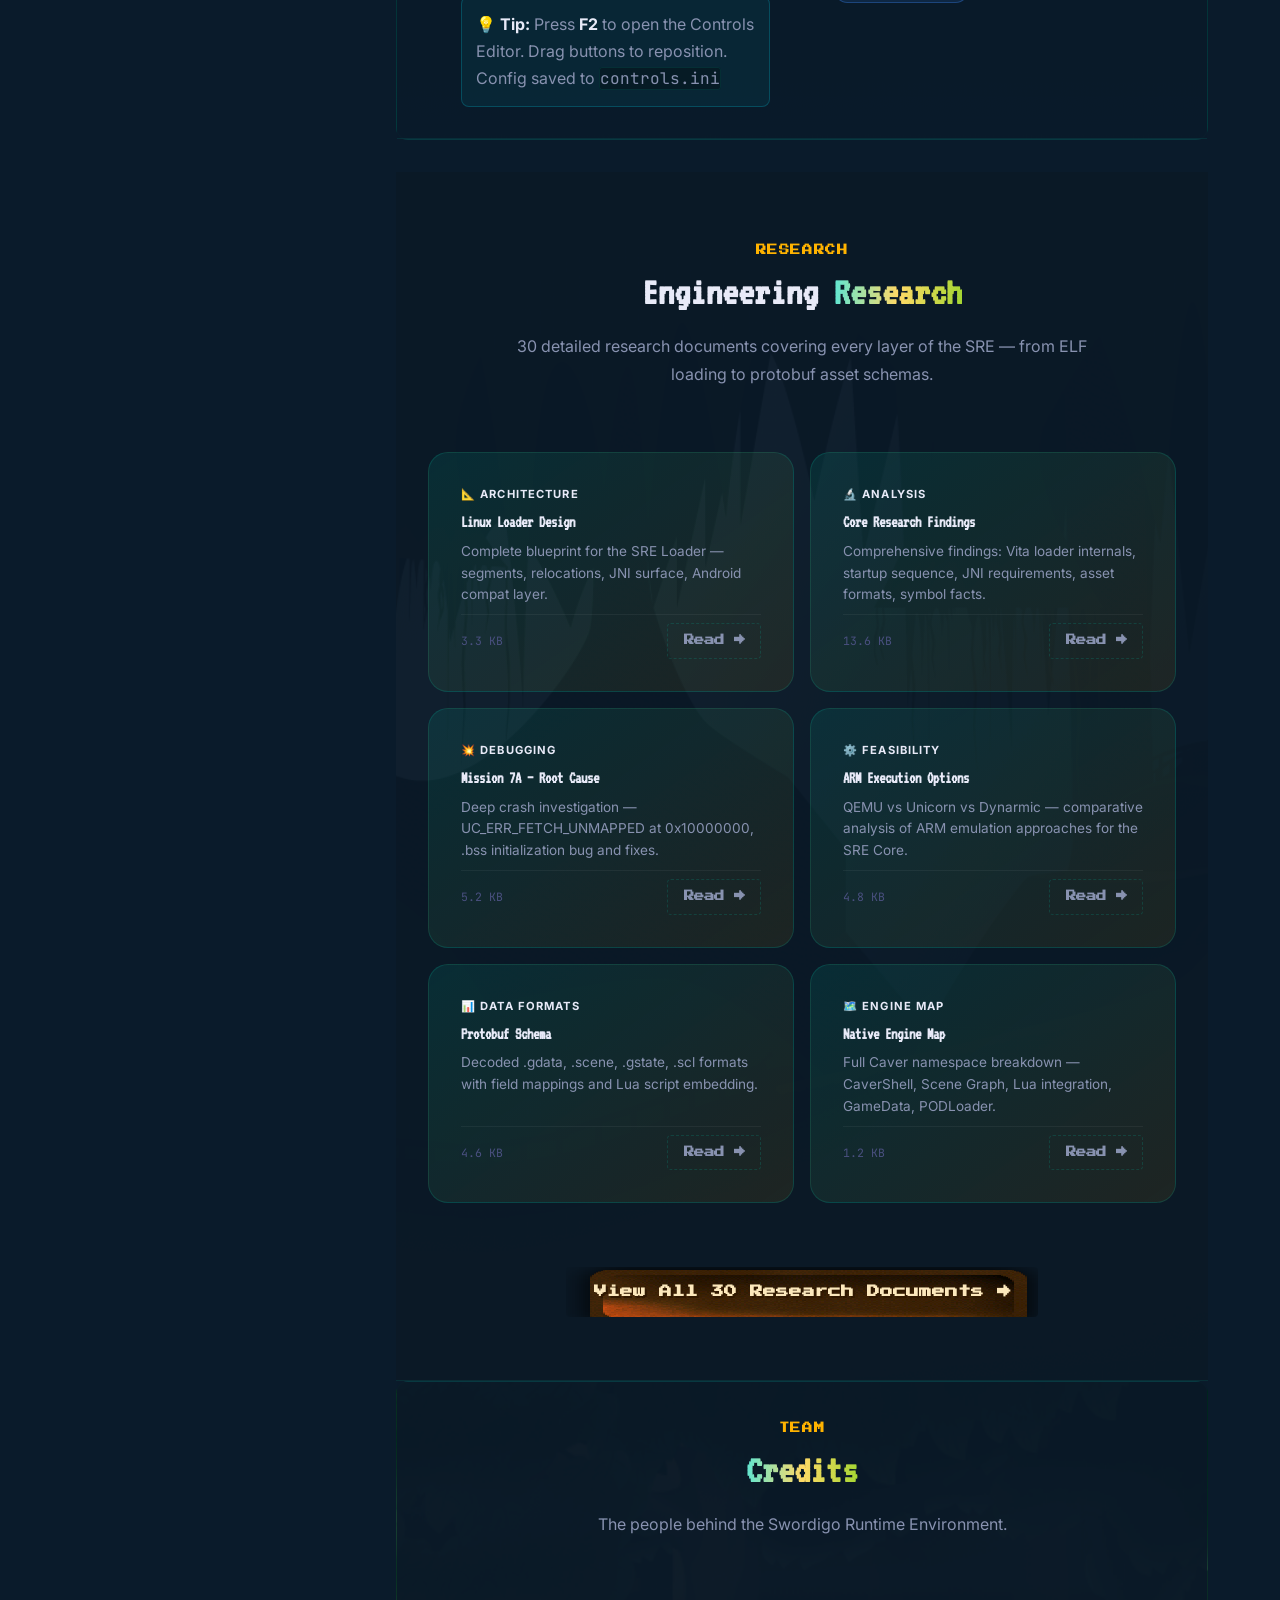
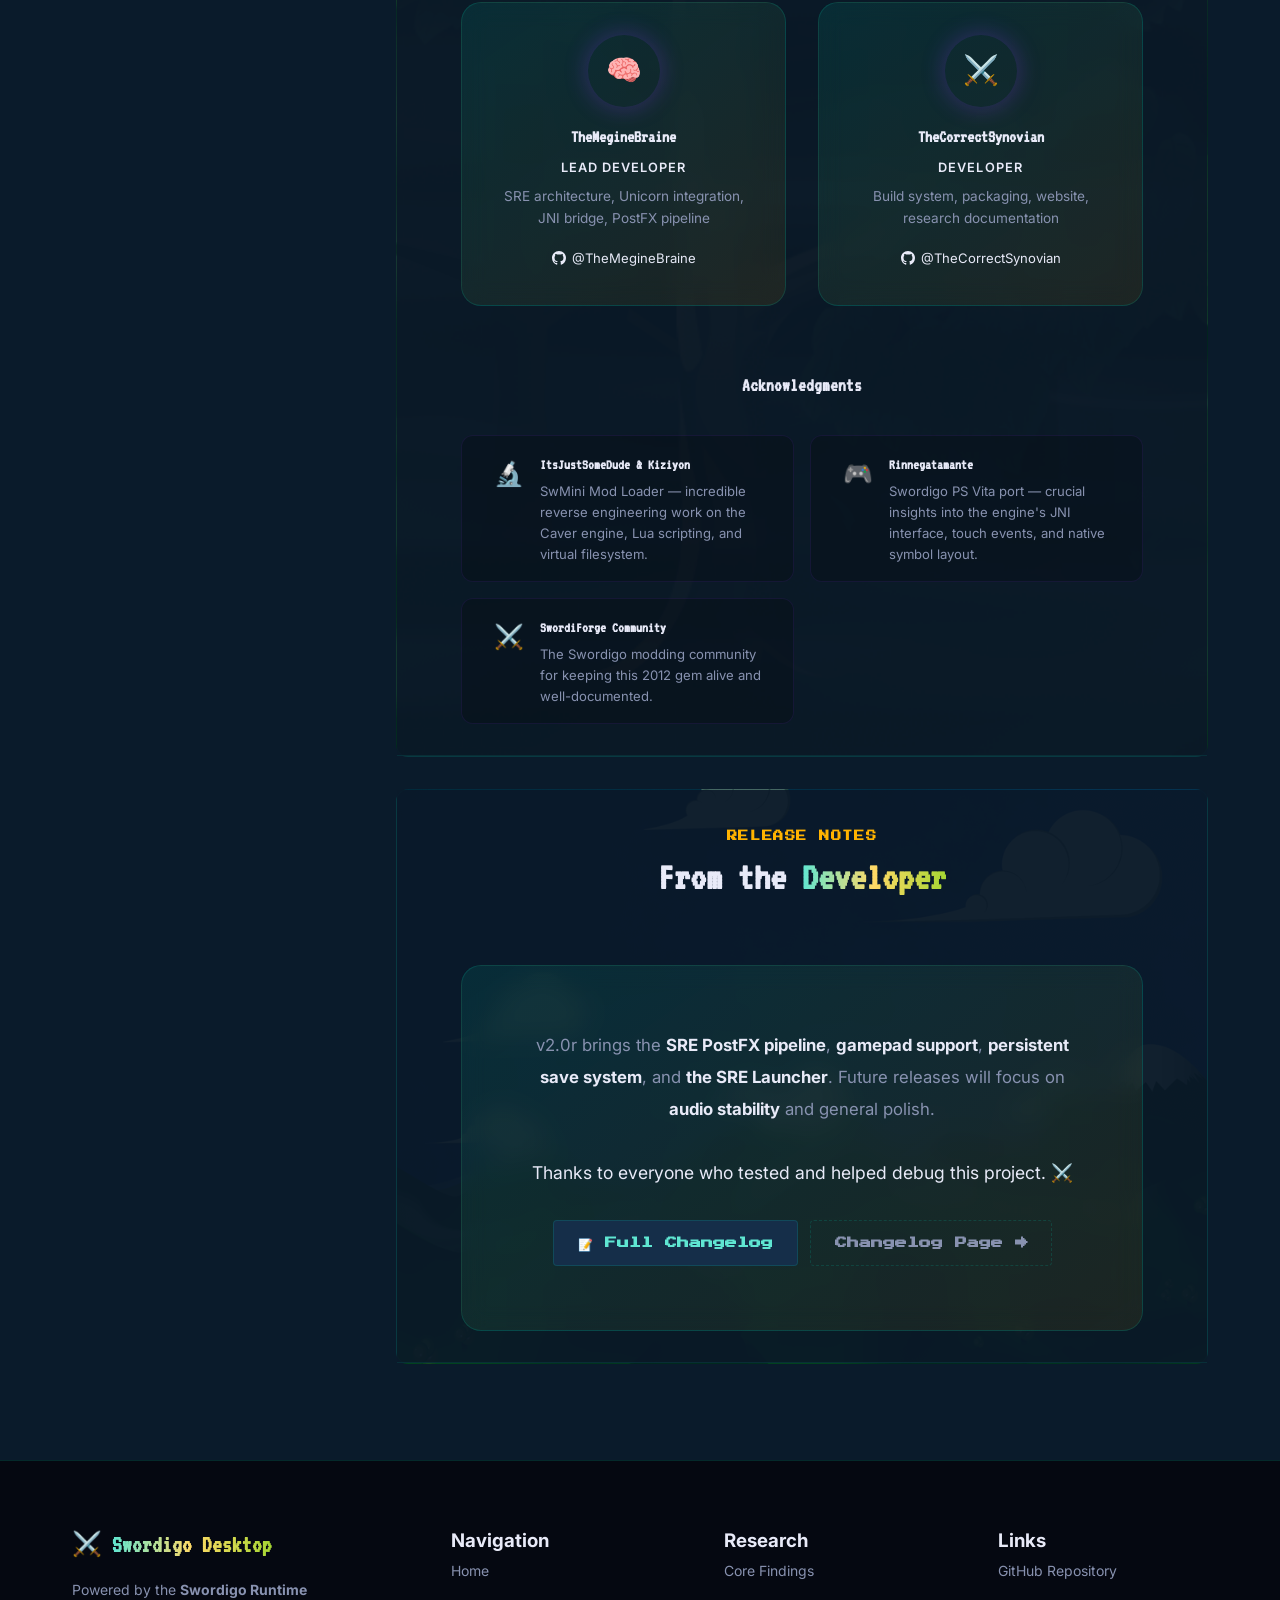
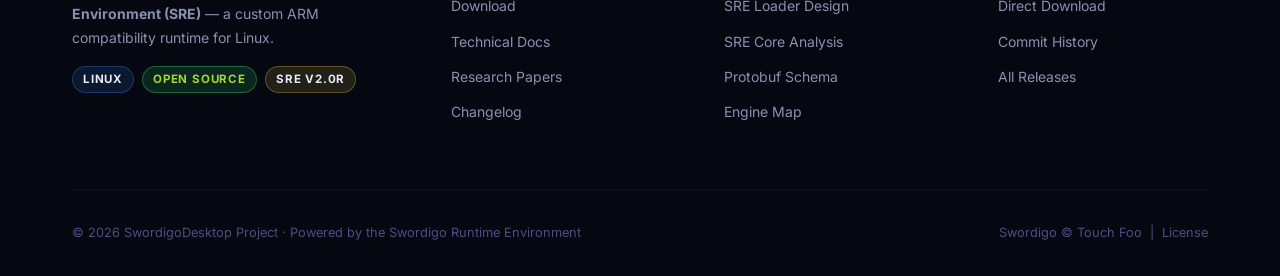
==== commit c44709cc: "SecondSDL_Fix (#12)" ====
--- a/web/index.html
+++ b/web/index.html
@@ -3,12 +3,54 @@
 <head>
   <meta charset="UTF-8">
   <meta name="viewport" content="width=device-width, initial-scale=1.0">
-  <title>Swordigo Desktop — Linux Native Port | v2.0r</title>
-  <meta name="description" content="Swordigo Desktop is a Linux-native port of the classic action-adventure mobile game, running the original ARM Android binary through a custom compatibility runtime.">
-  <meta name="keywords" content="Swordigo, Linux, desktop port, ARM, AppImage, game port, open source">
-  <meta property="og:title" content="Swordigo Desktop v2.0r">
-  <meta property="og:description" content="Play Swordigo natively on Linux. Custom ARM runtime, OpenGL desktop renderer, no Android required.">
+  <title>Swordigo Desktop — Linux Native Port | Swordigo Runtime Environment v2.0r</title>
+  <meta name="description" content="Swordigo Desktop is a Linux-native port of the classic action-adventure game, powered by the Swordigo Runtime Environment (SRE) — a custom ARM compatibility runtime with SSAO, God Rays, and 7 visual presets.">
+  <meta name="keywords" content="Swordigo, Linux, desktop port, ARM emulation, SRE, Swordigo Runtime Environment, game preservation, Caver engine, Unicorn Engine, open source, action adventure, mobile game port">
+  <meta name="author" content="QuantumCreeper Labs">
+  <meta name="robots" content="index, follow">
+  <link rel="canonical" href="https://thecorrectsynovian.github.io/SwordigoDesktop/web/index.html">
+
+  <!-- Open Graph -->
+  <meta property="og:title" content="Swordigo Desktop — Swordigo Runtime Environment v2.0r">
+  <meta property="og:description" content="Play Swordigo natively on Linux. Powered by the SRE — custom ARM runtime, OpenGL desktop renderer, advanced PostFX pipeline. No Android required.">
   <meta property="og:type" content="website">
+  <meta property="og:url" content="https://thecorrectsynovian.github.io/SwordigoDesktop/web/index.html">
+  <meta property="og:image" content="https://thecorrectsynovian.github.io/SwordigoDesktop/web/assets/og-image.png">
+  <meta property="og:site_name" content="Swordigo Desktop — SRE">
+
+  <!-- Twitter / X Card -->
+  <meta name="twitter:card" content="summary_large_image">
+  <meta name="twitter:title" content="Swordigo Desktop — SRE v2.0r">
+  <meta name="twitter:description" content="The classic action-adventure running natively on Linux via the Swordigo Runtime Environment.">
+  <meta name="twitter:image" content="https://thecorrectsynovian.github.io/SwordigoDesktop/web/assets/og-image.png">
+
+  <!-- JSON-LD Structured Data -->
+  <script type="application/ld+json">
+  {
+    "@context": "https://schema.org",
+    "@type": "SoftwareApplication",
+    "name": "Swordigo Desktop",
+    "alternateName": "Swordigo Runtime Environment",
+    "applicationCategory": "GameApplication",
+    "operatingSystem": "Linux",
+    "softwareVersion": "2.0r",
+    "description": "A Linux-native port of the classic mobile action-adventure game Swordigo, powered by the Swordigo Runtime Environment (SRE) — a custom ARM compatibility runtime.",
+    "offers": {
+      "@type": "Offer",
+      "price": "0",
+      "priceCurrency": "USD"
+    },
+    "author": {
+      "@type": "Organization",
+      "name": "QuantumCreeper Labs",
+      "url": "https://github.com/TheCorrectSynovian"
+    },
+    "downloadUrl": "https://github.com/TheCorrectSynovian/SwordigoDesktop/releases",
+    "screenshot": "https://thecorrectsynovian.github.io/SwordigoDesktop/web/assets/hero.png",
+    "license": "https://github.com/TheCorrectSynovian/SwordigoDesktop/blob/master/LICENSE"
+  }
+  </script>
+
   <link rel="stylesheet" href="style.css">
   <link rel="icon" href="data:image/svg+xml,<svg xmlns='http://www.w3.org/2000/svg' viewBox='0 0 100 100'><text y='.9em' font-size='90'>⚔️</text></svg>">
 </head>
@@ -34,8 +76,8 @@
       </ul>
 
       <div class="navbar__cta" id="nav-cta">
-        <a href="https://github.com/TheCorrectSynovian/SwordigoDesktop" target="_blank" rel="noopener" class="btn btn--secondary btn--sm">
-          <svg width="16" height="16" viewBox="0 0 24 24" fill="currentColor"><path d="M12 0C5.374 0 0 5.373 0 12c0 5.302 3.438 9.8 8.207 11.387.599.111.793-.261.793-.577v-2.234c-3.338.726-4.033-1.416-4.033-1.416-.546-1.387-1.333-1.756-1.333-1.756-1.089-.745.083-.729.083-.729 1.205.084 1.839 1.237 1.839 1.237 1.07 1.834 2.807 1.304 3.492.997.107-.775.418-1.305.762-1.604-2.665-.305-5.467-1.334-5.467-5.931 0-1.311.469-2.381 1.236-3.221-.124-.303-.535-1.524.117-3.176 0 0 1.008-.322 3.301 1.23A11.509 11.509 0 0 1 12 5.803c1.02.005 2.047.138 3.006.404 2.291-1.552 3.297-1.23 3.297-1.23.653 1.653.242 2.874.118 3.176.77.84 1.235 1.911 1.235 3.221 0 4.609-2.807 5.624-5.479 5.921.43.372.823 1.102.823 2.222v3.293c0 .319.192.694.801.576C20.566 21.797 24 17.3 24 12c0-6.627-5.373-12-12-12z"/></svg>
+        <a href="https://github.com/TheCorrectSynovian/SwordigoDesktop" target="_blank" rel="noopener" class="btn btn--secondary btn--sm" aria-label="View on GitHub">
+          <svg width="16" height="16" viewBox="0 0 24 24" fill="currentColor" role="img" aria-label="GitHub"><path d="M12 0C5.374 0 0 5.373 0 12c0 5.302 3.438 9.8 8.207 11.387.599.111.793-.261.793-.577v-2.234c-3.338.726-4.033-1.416-4.033-1.416-.546-1.387-1.333-1.756-1.333-1.756-1.089-.745.083-.729.083-.729 1.205.084 1.839 1.237 1.839 1.237 1.07 1.834 2.807 1.304 3.492.997.107-.775.418-1.305.762-1.604-2.665-.305-5.467-1.334-5.467-5.931 0-1.311.469-2.381 1.236-3.221-.124-.303-.535-1.524.117-3.176 0 0 1.008-.322 3.301 1.23A11.509 11.509 0 0 1 12 5.803c1.02.005 2.047.138 3.006.404 2.291-1.552 3.297-1.23 3.297-1.23.653 1.653.242 2.874.118 3.176.77.84 1.235 1.911 1.235 3.221 0 4.609-2.807 5.624-5.479 5.921.43.372.823 1.102.823 2.222v3.293c0 .319.192.694.801.576C20.566 21.797 24 17.3 24 12c0-6.627-5.373-12-12-12z"/></svg>
           GitHub
         </a>
         <a href="download.html" class="btn btn--primary btn--sm">⬇ Download</a>
@@ -48,30 +90,31 @@
   </div>
 </nav>
 
+<main>
+
 <!-- ===================== HERO ===================== -->
 <section class="hero" id="hero">
   <div class="hero__bg"></div>
-  <img src="../web/assets/hero.png" alt="Swordigo Desktop hero art" class="hero__img" onerror="this.style.display='none'">
 
   <div class="container">
     <div class="hero__content">
       <div class="hero__badge">
         <span class="hero__badge-dot"></span>
-        v2.0r — Advanced Rendering Pipeline
-      </div>
-
-      <h1 class="hero__title">
+        v2.0r — Swordigo Runtime Environment
+      </div>
+
+      <h1 class="hero__title" style="display: none;">
         <span class="grad">Swordigo</span><br>
-        Desktop<span class="hero__version">v2.0r</span>
+        Desktop<span class="hero__version">SRE v2.0r</span>
       </h1>
 
-      <p class="hero__desc">
-        The classic mobile action-adventure — now running natively on Linux.
-        Powered by a custom ARM compatibility runtime, OpenGL desktop renderer,
-        advanced PostFX pipeline (SSAO, God Rays, Volumetric Light), and zero dependency on Android.
+      <p class="hero__desc" style="font-family: var(--font-mono); font-size: 0.95rem; color: var(--clr-text-muted); border-left: 2px solid var(--clr-teal); padding-left: var(--space-md); margin-top: var(--space-lg);">
+        // Native Linux port of Touch Foo's classic action-platformer.
+        // Emulated CPU: Unicorn Engine ARMv7-A
+        // Renderer: Native desktop OpenGL & SSAO/Volumetric FX.
       </p>
 
-      <div class="hero__actions">
+      <div class="hero__actions" style="margin-top: var(--space-lg);">
         <a href="https://github.com/TheCorrectSynovian/SwordigoDesktop/releases/download/v2/swordigo-desktop_2.0.0_amd64.deb"
            class="btn btn--primary btn--lg" id="hero-download-btn">
           ⬇ Download .deb
@@ -81,47 +124,60 @@
           ⬇ Download .rpm
         </a>
         <a href="https://github.com/TheCorrectSynovian/SwordigoDesktop" target="_blank" rel="noopener"
-           class="btn btn--secondary btn--lg" id="hero-github-btn">
-          <svg width="18" height="18" viewBox="0 0 24 24" fill="currentColor"><path d="M12 0C5.374 0 0 5.373 0 12c0 5.302 3.438 9.8 8.207 11.387.599.111.793-.261.793-.577v-2.234c-3.338.726-4.033-1.416-4.033-1.416-.546-1.387-1.333-1.756-1.333-1.756-1.089-.745.083-.729.083-.729 1.205.084 1.839 1.237 1.839 1.237 1.07 1.834 2.807 1.304 3.492.997.107-.775.418-1.305.762-1.604-2.665-.305-5.467-1.334-5.467-5.931 0-1.311.469-2.381 1.236-3.221-.124-.303-.535-1.524.117-3.176 0 0 1.008-.322 3.301 1.23A11.509 11.509 0 0 1 12 5.803c1.02.005 2.047.138 3.006.404 2.291-1.552 3.297-1.23 3.297-1.23.653 1.653.242 2.874.118 3.176.77.84 1.235 1.911 1.235 3.221 0 4.609-2.807 5.624-5.479 5.921.43.372.823 1.102.823 2.222v3.293c0 .319.192.694.801.576C20.566 21.797 24 17.3 24 12c0-6.627-5.373-12-12-12z"/></svg>
-          View on GitHub
-        </a>
-        <a href="research.html" class="btn btn--outline btn--lg" id="hero-research-btn">📄 Research Papers</a>
-      </div>
-
-      <div class="hero__stats">
+           class="btn btn--outline btn--lg" id="hero-github-btn">
+          GitHub Repository
+        </a>
+      </div>
+
+      <div class="hero__stats" style="margin-top: var(--space-xl); border-top: 1px dashed var(--clr-border2); padding-top: var(--space-md);">
         <div class="hero__stat">
           <span class="hero__stat-num" data-counter="62141206">0</span>
           <span class="hero__stat-label">ARM Instructions Executed</span>
         </div>
         <div class="hero__stat">
           <span class="hero__stat-num" data-counter="254">0</span>
-          <span class="hero__stat-label">External Symbols Resolved</span>
+          <span class="hero__stat-label">SRE Bridge Symbols</span>
         </div>
         <div class="hero__stat">
           <span class="hero__stat-num" data-counter="30">0</span>
           <span class="hero__stat-label">Research Documents</span>
         </div>
-        <div class="hero__stat">
-          <span class="hero__stat-num" data-counter="919">0</span>
-          <span class="hero__stat-label">Game Asset Files</span>
-        </div>
       </div>
     </div>
   </div>
 
   <div class="scroll-indicator">
-    <span>Scroll</span>
+    <span style="font-family: var(--font-retro); font-size: 0.6rem;">Scroll</span>
     <span class="scroll-arrow">↓</span>
   </div>
 </section>
 
+<!-- ===================== DOCUMENTATION CONTAINER ===================== -->
+<div class="container">
+  <div class="doc-layout">
+    <!-- Sidebar navigation -->
+    <aside class="doc-sidebar reveal">
+      <div class="doc-sidebar__title">SRE Reference Manual</div>
+      <ul>
+        <li><a href="#status" class="active">Release Status</a></li>
+        <li><a href="#features">Capabilities</a></li>
+        <li><a href="#architecture">Architecture</a></li>
+        <li><a href="#controls">Key Bindings</a></li>
+        <li><a href="#credits">Team &amp; Credits</a></li>
+        <li><a href="#notes">Release Notes</a></li>
+      </ul>
+    </aside>
+
+    <!-- Main documentation content -->
+    <div class="doc-main">
+
 <!-- ===================== STATUS OVERVIEW ===================== -->
-<section class="section" id="status">
+<section class="section" id="status" style="border-radius: var(--radius-md); border: 1px solid var(--clr-border); padding: var(--space-lg); margin-bottom: var(--space-lg);">
   <div class="container">
     <div class="section-header reveal">
       <span class="section-label">Release Status</span>
       <h2 class="section-title">What's <span class="grad">Working</span></h2>
-      <p class="section-desc">Swordigo Desktop v2.0r is fully playable with an advanced rendering pipeline. Here's a breakdown of the current state.</p>
+      <p class="section-desc">Swordigo Desktop v2.0r is fully playable with an advanced rendering pipeline. Here's the current state of the SRE.</p>
     </div>
 
     <div class="grid grid--3" style="margin-bottom: var(--space-xl);">
@@ -129,23 +185,23 @@
         <span class="card__icon">🎮</span>
         <div class="card__title">Core Gameplay</div>
         <ul class="feature-list mt-sm">
-          <li class="check">Main menu rendering</li>
+          <li class="check">Full game loop — explore, fight, defeat bosses</li>
+          <li class="check">Save system with persistent progress</li>
           <li class="check">In-game level rendering</li>
-          <li class="check">Character movement</li>
-          <li class="check">Keyboard &amp; mouse controls</li>
           <li class="check">Asset &amp; scene loading</li>
+          <li class="check">Lua scripting engine</li>
         </ul>
       </div>
 
       <div class="card reveal" style="transition-delay:0.1s">
         <span class="card__icon">🖥️</span>
-        <div class="card__title">Platform Integration</div>
+        <div class="card__title">Desktop Experience</div>
         <ul class="feature-list mt-sm">
-          <li class="check">OpenGL desktop renderer + PostFX pipeline</li>
-          <li class="check">SSAO, God Rays, Volumetric Light, Color FX</li>
-          <li class="check">7 visual presets (cycle with F6)</li>
+          <li class="check">Keyboard &amp; gamepad controls</li>
+          <li class="check">SRE PostFX pipeline (SSAO, God Rays, 7 presets)</li>
+          <li class="check">1920×1080 FBO-based scaling</li>
           <li class="check">Sound effects (OpenAL)</li>
-          <li class="check">SDL2 windowing</li>
+          <li class="check">SDL2 windowing + fullscreen</li>
         </ul>
       </div>
 
@@ -153,20 +209,20 @@
         <span class="card__icon">⚠️</span>
         <div class="card__title">Known Issues</div>
         <ul class="feature-list mt-sm">
-          <li class="warn">Save data may not persist</li>
           <li class="warn">Background music unreliable</li>
-          <li class="warn">Music worse in AppImage</li>
+          <li class="warn">Music worse in AppImage build</li>
           <li class="warn">Minor graphical artifacts</li>
           <li class="warn">Some Android stubs partial</li>
+          <li class="warn">Multi-touch experimental</li>
         </ul>
       </div>
     </div>
 
     <!-- Big download CTA -->
     <div class="download-card reveal">
-      <div class="download-card__version">v2.0r • DEB / RPM • x86_64</div>
+      <div class="download-card__version">v2.0r • SRE • DEB / RPM • x86_64</div>
       <div class="download-card__title">⬇ Download Now</div>
-      <div class="download-card__meta">Linux x86_64 • DEB / RPM / AppImage • ~48 MB</div>
+      <div class="download-card__meta">Linux x86_64 • Powered by the Swordigo Runtime Environment • ~48 MB</div>
       <div style="display:flex; gap:12px; justify-content:center; flex-wrap:wrap;">
         <a href="https://github.com/TheCorrectSynovian/SwordigoDesktop/releases/download/v2/swordigo-desktop_2.0.0_amd64.deb"
            class="btn btn--primary btn--lg" id="main-download-btn">
@@ -181,12 +237,64 @@
   </div>
 </section>
 
-<!-- ===================== HOW IT WORKS ===================== -->
-<section class="section" style="background: rgba(13,16,32,0.7);" id="how-it-works">
+<!-- ===================== FEATURES SHOWCASE ===================== -->
+<section class="section" id="features" style="border-radius: var(--radius-md); border: 1px solid var(--clr-border); padding: var(--space-lg); margin-bottom: var(--space-lg);">
+  <div class="container">
+    <div class="section-header reveal">
+      <span class="section-label">Capabilities</span>
+      <h2 class="section-title">SRE <span class="grad">Features</span></h2>
+      <p class="section-desc">Everything the Swordigo Runtime Environment brings to the desktop experience.</p>
+    </div>
+
+    <div class="feature-showcase reveal">
+      <div class="feature-block">
+        <span class="feature-block__icon">🎮</span>
+        <div class="feature-block__subtitle">Input System</div>
+        <div class="feature-block__title">Desktop-Native Controls</div>
+        <ul class="feature-list mt-sm">
+          <li class="check">Fully remappable keyboard (F2 editor)</li>
+          <li class="check">Xbox / PlayStation gamepad</li>
+          <li class="check">Analog stick + D-pad support</li>
+          <li class="check">Multi-touch (10 inputs)</li>
+          <li class="check">FWKeyboard API integration</li>
+        </ul>
+      </div>
+
+      <div class="feature-block">
+        <span class="feature-block__icon">⚡</span>
+        <div class="feature-block__subtitle">Engine Power</div>
+        <div class="feature-block__title">Debug &amp; Dev Tools</div>
+        <ul class="feature-list mt-sm">
+          <li><strong style="color:var(--clr-cyan)">F1</strong> — GUI menu bar</li>
+          <li><strong style="color:var(--clr-cyan)">F3</strong> — Debug overlay (FPS, draw calls)</li>
+          <li><strong style="color:var(--clr-cyan)">F5</strong> — Camera override (6-axis)</li>
+          <li><strong style="color:var(--clr-cyan)">F7</strong> — Typing mode</li>
+          <li>Speed control (0.25× to 4×)</li>
+        </ul>
+      </div>
+
+      <div class="feature-block">
+        <span class="feature-block__icon">🎨</span>
+        <div class="feature-block__subtitle">SRE PostFX</div>
+        <div class="feature-block__title">Advanced Rendering</div>
+        <ul class="feature-list mt-sm">
+          <li class="check">SSAO (16-sample hemisphere)</li>
+          <li class="check">God Rays (64-sample radial blur)</li>
+          <li class="check">Volumetric Light Shafts</li>
+          <li class="check">Vignette, Film Grain, Chromatic Ab.</li>
+          <li><strong style="color:var(--clr-cyan)">F6</strong> — Cycle 7 visual presets</li>
+        </ul>
+      </div>
+    </div>
+  </div>
+</section>
+
+<!-- ===================== ARCHITECTURE ===================== -->
+<section class="section" id="architecture" style="border-radius: var(--radius-md); border: 1px solid var(--clr-border); padding: var(--space-lg); margin-bottom: var(--space-lg);">
   <div class="container">
     <div class="section-header reveal">
       <span class="section-label">Architecture</span>
-      <h2 class="section-title">How It <span class="grad">Works</span></h2>
+      <h2 class="section-title">How the <span class="grad">SRE</span> Works</h2>
       <p class="section-desc">A custom compatibility stack bridges the original ARM Android game engine to your Linux desktop.</p>
     </div>
 
@@ -203,16 +311,16 @@
         <div class="arch-layer">
           <span class="arch-layer__icon">🔧</span>
           <div>
-            <div class="arch-layer__name">Compatibility Runtime</div>
-            <div class="arch-layer__desc">JNI bridge, Android API shims, asset manager, log stubs</div>
+            <div class="arch-layer__name">SRE Bridge <span class="sre-label sre-label--bridge">SRE Bridge</span></div>
+            <div class="arch-layer__desc">JNI compatibility layer, Android API shims, asset manager, 200+ bridged functions</div>
           </div>
         </div>
         <div class="arch-arrow">↕</div>
         <div class="arch-layer">
           <span class="arch-layer__icon">⚙️</span>
           <div>
-            <div class="arch-layer__name">ARM Emulation (Unicorn)</div>
-            <div class="arch-layer__desc">ARMv7 instruction execution, memory mapping, relocation</div>
+            <div class="arch-layer__name">SRE Core <span class="sre-label sre-label--core">SRE Core</span></div>
+            <div class="arch-layer__desc">Unicorn Engine — high-performance ARMv7 instruction execution</div>
           </div>
         </div>
         <div class="arch-arrow">↕</div>
@@ -226,11 +334,11 @@
       </div>
 
       <div class="reveal" style="transition-delay:0.15s;">
-        <h3 style="font-family:var(--font-display); font-size:1.4rem; margin-bottom:var(--space-md);">Technical Highlights</h3>
+        <h3 style="font-family:var(--font-display); font-size:1.4rem; margin-bottom:var(--space-md);">SRE Technical Highlights</h3>
         <ul class="feature-list">
           <li>Runs original ARM Android game library — no recompilation</li>
-          <li>Custom ELF loader with full relocation support</li>
-          <li>254 external symbols resolved via bridge trampolines</li>
+          <li>SRE Loader: custom ELF parser with full relocation support</li>
+          <li>SRE Bridge: 254 external symbols resolved via trampolines</li>
           <li>Fake JNI environment with 40+ implemented functions</li>
           <li>OpenGL ES 1.x → Desktop OpenGL translation</li>
           <li>Android AAssetManager → filesystem shim</li>
@@ -247,20 +355,101 @@
   </div>
 </section>
 
+<!-- ===================== CONTROLS ===================== -->
+<section class="section" id="controls" style="border-radius: var(--radius-md); border: 1px solid var(--clr-border); padding: var(--space-lg); margin-bottom: var(--space-lg);">
+  <div class="container">
+    <div class="section-header reveal">
+      <span class="section-label">Input</span>
+      <h2 class="section-title"><span class="grad">Controls</span></h2>
+      <p class="section-desc">Fully remappable keyboard and gamepad support. Press <strong>F2</strong> to open the Controls Editor.</p>
+    </div>
+
+    <div class="controls-grid reveal">
+      <!-- Keyboard -->
+      <div>
+        <h3 style="font-family:var(--font-display); font-size:1.1rem; margin-bottom:var(--space-md); color:var(--clr-text);">⌨️ Keyboard Layout</h3>
+        <div class="key-mapping">
+          <span class="key-mapping__key">← / A</span>
+          <span class="key-mapping__action">Move Left</span>
+        </div>
+        <div class="key-mapping">
+          <span class="key-mapping__key">→ / D</span>
+          <span class="key-mapping__action">Move Right</span>
+        </div>
+        <div class="key-mapping">
+          <span class="key-mapping__key">Space / W</span>
+          <span class="key-mapping__action">Jump</span>
+        </div>
+        <div class="key-mapping">
+          <span class="key-mapping__key">J / Z</span>
+          <span class="key-mapping__action">Attack</span>
+        </div>
+        <div class="key-mapping">
+          <span class="key-mapping__key">K / X</span>
+          <span class="key-mapping__action">Magic</span>
+        </div>
+        <div class="key-mapping">
+          <span class="key-mapping__key">I</span>
+          <span class="key-mapping__action">Use Item</span>
+        </div>
+        <div class="key-mapping">
+          <span class="key-mapping__key">Escape</span>
+          <span class="key-mapping__action">Menu / Settings</span>
+        </div>
+        <div class="key-mapping">
+          <span class="key-mapping__key">P</span>
+          <span class="key-mapping__action">Pause</span>
+        </div>
+        <div style="margin-top:16px; padding:14px; background:rgba(0,229,255,0.06); border:1px solid rgba(0,229,255,0.2); border-radius:8px;">
+          <strong style="color:var(--clr-cyan)">💡 Tip:</strong>
+          <span class="text-muted"> Press <strong style="color:var(--clr-text)">F2</strong> to open the Controls Editor. Drag buttons to reposition. Config saved to <code style="font-family:var(--font-mono); color:var(--clr-cyan)">controls.ini</code></span>
+        </div>
+      </div>
+
+      <!-- Gamepad -->
+      <div>
+        <h3 style="font-family:var(--font-display); font-size:1.1rem; margin-bottom:var(--space-md); color:var(--clr-text);">🎮 Gamepad Mapping</h3>
+        <table class="gamepad-table">
+          <thead>
+            <tr>
+              <th>Button</th>
+              <th>Action</th>
+            </tr>
+          </thead>
+          <tbody>
+            <tr><td>D-Pad / Left Stick</td><td>Movement</td></tr>
+            <tr><td>A / Cross</td><td>Jump</td></tr>
+            <tr><td>X / Square</td><td>Attack</td></tr>
+            <tr><td>Y / Triangle</td><td>Magic</td></tr>
+            <tr><td>B / Circle</td><td>Use Item</td></tr>
+            <tr><td>Start</td><td>Menu</td></tr>
+            <tr><td>Back / Select</td><td>Pause</td></tr>
+          </tbody>
+        </table>
+        <div style="margin-top:var(--space-md);">
+          <span class="badge badge--working">Xbox</span>
+          <span class="badge badge--working">PlayStation</span>
+          <span class="badge badge--info">Analog + D-Pad</span>
+        </div>
+      </div>
+    </div>
+  </div>
+</section>
+
 <!-- ===================== RESEARCH HIGHLIGHTS ===================== -->
 <section class="section" id="research-highlight">
   <div class="container">
     <div class="section-header reveal">
       <span class="section-label">Research</span>
       <h2 class="section-title">Engineering <span class="grad">Research</span></h2>
-      <p class="section-desc">30 detailed research documents covering every layer of the port — from ELF loading to protobuf asset schemas.</p>
+      <p class="section-desc">30 detailed research documents covering every layer of the SRE — from ELF loading to protobuf asset schemas.</p>
     </div>
 
     <div class="grid grid--auto reveal">
       <div class="paper-card">
         <div class="paper-card__type">📐 Architecture</div>
         <div class="paper-card__title">Linux Loader Design</div>
-        <div class="paper-card__desc">Complete blueprint for the ARMv7 ELF loader — segments, relocations, JNI surface, Android compat layer.</div>
+        <div class="paper-card__desc">Complete blueprint for the SRE Loader — segments, relocations, JNI surface, Android compat layer.</div>
         <div class="paper-card__footer">
           <span class="paper-card__size">3.3 KB</span>
           <a href="research.html#linux-loader" class="btn btn--outline btn--sm" id="home-paper-loader">Read →</a>
@@ -290,7 +479,7 @@
       <div class="paper-card">
         <div class="paper-card__type">⚙️ Feasibility</div>
         <div class="paper-card__title">ARM Execution Options</div>
-        <div class="paper-card__desc">QEMU vs Unicorn vs Dynarmic — comparative analysis of ARM emulation approaches for x86_64 Linux.</div>
+        <div class="paper-card__desc">QEMU vs Unicorn vs Dynarmic — comparative analysis of ARM emulation approaches for the SRE Core.</div>
         <div class="paper-card__footer">
           <span class="paper-card__size">4.8 KB</span>
           <a href="research.html#arm-exec" class="btn btn--outline btn--sm" id="home-paper-arm">Read →</a>
@@ -324,8 +513,70 @@
   </div>
 </section>
 
+<!-- ===================== CREDITS ===================== -->
+<section class="section" id="credits" style="border-radius: var(--radius-md); border: 1px solid var(--clr-border); padding: var(--space-lg); margin-bottom: var(--space-lg);">
+  <div class="container">
+    <div class="section-header reveal">
+      <span class="section-label">Team</span>
+      <h2 class="section-title"><span class="grad">Credits</span></h2>
+      <p class="section-desc">The people behind the Swordigo Runtime Environment.</p>
+    </div>
+
+    <!-- Core Team -->
+    <div class="team-grid reveal" style="margin-bottom:var(--space-xl);">
+      <div class="team-card">
+        <div class="team-card__avatar">🧠</div>
+        <div class="team-card__name">TheMegineBraine</div>
+        <div class="team-card__role">Lead Developer</div>
+        <div class="team-card__desc">SRE architecture, Unicorn integration, JNI bridge, PostFX pipeline</div>
+        <a href="https://github.com/TheMegineBraine" target="_blank" rel="noopener" class="team-card__link">
+          <svg width="14" height="14" viewBox="0 0 24 24" fill="currentColor" role="img" aria-label="GitHub"><path d="M12 0C5.374 0 0 5.373 0 12c0 5.302 3.438 9.8 8.207 11.387.599.111.793-.261.793-.577v-2.234c-3.338.726-4.033-1.416-4.033-1.416-.546-1.387-1.333-1.756-1.333-1.756-1.089-.745.083-.729.083-.729 1.205.084 1.839 1.237 1.839 1.237 1.07 1.834 2.807 1.304 3.492.997.107-.775.418-1.305.762-1.604-2.665-.305-5.467-1.334-5.467-5.931 0-1.311.469-2.381 1.236-3.221-.124-.303-.535-1.524.117-3.176 0 0 1.008-.322 3.301 1.23A11.509 11.509 0 0 1 12 5.803c1.02.005 2.047.138 3.006.404 2.291-1.552 3.297-1.23 3.297-1.23.653 1.653.242 2.874.118 3.176.77.84 1.235 1.911 1.235 3.221 0 4.609-2.807 5.624-5.479 5.921.43.372.823 1.102.823 2.222v3.293c0 .319.192.694.801.576C20.566 21.797 24 17.3 24 12c0-6.627-5.373-12-12-12z"/></svg>
+          @TheMegineBraine
+        </a>
+      </div>
+
+      <div class="team-card">
+        <div class="team-card__avatar">⚔️</div>
+        <div class="team-card__name">TheCorrectSynovian</div>
+        <div class="team-card__role">Developer</div>
+        <div class="team-card__desc">Build system, packaging, website, research documentation</div>
+        <a href="https://github.com/TheCorrectSynovian" target="_blank" rel="noopener" class="team-card__link">
+          <svg width="14" height="14" viewBox="0 0 24 24" fill="currentColor" role="img" aria-label="GitHub"><path d="M12 0C5.374 0 0 5.373 0 12c0 5.302 3.438 9.8 8.207 11.387.599.111.793-.261.793-.577v-2.234c-3.338.726-4.033-1.416-4.033-1.416-.546-1.387-1.333-1.756-1.333-1.756-1.089-.745.083-.729.083-.729 1.205.084 1.839 1.237 1.839 1.237 1.07 1.834 2.807 1.304 3.492.997.107-.775.418-1.305.762-1.604-2.665-.305-5.467-1.334-5.467-5.931 0-1.311.469-2.381 1.236-3.221-.124-.303-.535-1.524.117-3.176 0 0 1.008-.322 3.301 1.23A11.509 11.509 0 0 1 12 5.803c1.02.005 2.047.138 3.006.404 2.291-1.552 3.297-1.23 3.297-1.23.653 1.653.242 2.874.118 3.176.77.84 1.235 1.911 1.235 3.221 0 4.609-2.807 5.624-5.479 5.921.43.372.823 1.102.823 2.222v3.293c0 .319.192.694.801.576C20.566 21.797 24 17.3 24 12c0-6.627-5.373-12-12-12z"/></svg>
+          @TheCorrectSynovian
+        </a>
+      </div>
+    </div>
+
+    <!-- Acknowledgments -->
+    <h3 style="font-family:var(--font-display); font-size:1.2rem; text-align:center; margin-bottom:var(--space-lg); color:var(--clr-text);" class="reveal">Acknowledgments</h3>
+    <div class="ack-grid reveal">
+      <div class="ack-card">
+        <span class="ack-card__icon">🔬</span>
+        <div>
+          <div class="ack-card__title">ItsJustSomeDude &amp; Kiziyon</div>
+          <div class="ack-card__desc">SwMini Mod Loader — incredible reverse engineering work on the Caver engine, Lua scripting, and virtual filesystem.</div>
+        </div>
+      </div>
+      <div class="ack-card">
+        <span class="ack-card__icon">🎮</span>
+        <div>
+          <div class="ack-card__title">Rinnegatamante</div>
+          <div class="ack-card__desc">Swordigo PS Vita port — crucial insights into the engine's JNI interface, touch events, and native symbol layout.</div>
+        </div>
+      </div>
+      <div class="ack-card">
+        <span class="ack-card__icon">⚔️</span>
+        <div>
+          <div class="ack-card__title">SwordiForge Community</div>
+          <div class="ack-card__desc">The Swordigo modding community for keeping this 2012 gem alive and well-documented.</div>
+        </div>
+      </div>
+    </div>
+  </div>
+</section>
+
 <!-- ===================== NOTES ===================== -->
-<section class="section" style="background: rgba(13,16,32,0.7);" id="notes">
+<section class="section" id="notes" style="border-radius: var(--radius-md); border: 1px solid var(--clr-border); padding: var(--space-lg); margin-bottom: var(--space-lg);">
   <div class="container container--narrow">
     <div class="section-header reveal">
       <span class="section-label">Release Notes</span>
@@ -334,11 +585,11 @@
 
     <div class="card reveal" style="text-align:center; padding: var(--space-xl);">
       <p style="font-size:1.05rem; color: var(--clr-text-muted); line-height:1.9; margin-bottom:var(--space-lg);">
-        This is an early beta release intended for testing and feedback.
-        The game is playable, but some systems are still under active development.
-        Future releases will focus on <strong style="color:var(--clr-text)">save support</strong>,
-        <strong style="color:var(--clr-text)">audio stability</strong>,
-        <strong style="color:var(--clr-text)">controller support</strong>,
+        v2.0r brings the <strong style="color:var(--clr-text)">SRE PostFX pipeline</strong>,
+        <strong style="color:var(--clr-text)">gamepad support</strong>,
+        <strong style="color:var(--clr-text)">persistent save system</strong>,
+        and <strong style="color:var(--clr-text)">the SRE Launcher</strong>.
+        Future releases will focus on <strong style="color:var(--clr-text)">audio stability</strong>
         and general polish.
       </p>
       <p style="font-size:1.1rem; color: var(--clr-text); margin-bottom:var(--space-lg);">
@@ -353,6 +604,12 @@
   </div>
 </section>
 
+    </div> <!-- .doc-main -->
+  </div> <!-- .doc-layout -->
+</div> <!-- .container -->
+
+</main>
+
 <!-- ===================== FOOTER ===================== -->
 <footer class="footer">
   <div class="container">
@@ -362,16 +619,16 @@
           <span style="font-size:1.5rem; filter:drop-shadow(0 0 8px var(--clr-purple))">⚔️</span>
           <span style="background:var(--grad-text); -webkit-background-clip:text; -webkit-text-fill-color:transparent;">Swordigo Desktop</span>
         </div>
-        <p>A Linux-native port of the classic mobile action-adventure game, running the original ARM binary through a custom compatibility runtime.</p>
+        <p>Powered by the <strong>Swordigo Runtime Environment (SRE)</strong> — a custom ARM compatibility runtime for Linux.</p>
         <div class="mt-md" style="display:flex; gap:8px; flex-wrap:wrap;">
           <span class="badge badge--info">Linux</span>
           <span class="badge badge--working">Open Source</span>
-          <span class="badge badge--wip">v2.0r</span>
+          <span class="badge badge--wip">SRE v2.0r</span>
         </div>
       </div>
 
       <div class="footer__col">
-        <h5>Navigation</h5>
+        <h3>Navigation</h3>
         <ul class="footer__links">
           <li><a href="index.html">Home</a></li>
           <li><a href="download.html">Download</a></li>
@@ -382,18 +639,18 @@
       </div>
 
       <div class="footer__col">
-        <h5>Research</h5>
+        <h3>Research</h3>
         <ul class="footer__links">
           <li><a href="research.html#findings">Core Findings</a></li>
-          <li><a href="research.html#linux-loader">Loader Design</a></li>
-          <li><a href="research.html#arm-exec">ARM Execution</a></li>
+          <li><a href="research.html#linux-loader">SRE Loader Design</a></li>
+          <li><a href="research.html#arm-exec">SRE Core Analysis</a></li>
           <li><a href="research.html#protobuf">Protobuf Schema</a></li>
           <li><a href="research.html#engine-map">Engine Map</a></li>
         </ul>
       </div>
 
       <div class="footer__col">
-        <h5>Links</h5>
+        <h3>Links</h3>
         <ul class="footer__links">
           <li><a href="https://github.com/TheCorrectSynovian/SwordigoDesktop" target="_blank" rel="noopener">GitHub Repository</a></li>
           <li><a href="https://github.com/TheCorrectSynovian/SwordigoDesktop/releases/download/v2/swordigo-desktop_2.0.0_amd64.deb">Direct Download</a></li>
@@ -404,7 +661,7 @@
     </div>
 
     <div class="footer__bottom">
-      <span>© 2026 SwordigoDesktop Project. This project does not distribute game assets or binaries.</span>
+      <span>© 2026 SwordigoDesktop Project · Powered by the Swordigo Runtime Environment</span>
       <span>
         Swordigo © Touch Foo &nbsp;|&nbsp;
         <a href="https://github.com/TheCorrectSynovian/SwordigoDesktop/blob/master/LICENSE" target="_blank" rel="noopener">License</a>
--- a/web/style.css
+++ b/web/style.css
@@ -0,0 +1,1493 @@
+/* =============================================
+   SWORDIGO DESKTOP — GLOBAL DESIGN SYSTEM
+   Dark Fantasy Linux Port Website
+   ============================================= */
+
+@import url('https://fonts.googleapis.com/css2?family=Cinzel:wght@400;600;700;900&family=Inter:wght@300;400;500;600;700&family=JetBrains+Mono:wght@400;500;700&family=Press+Start+2P&family=VT323&display=swap');
+
+/* ---- CSS CUSTOM PROPERTIES ---- */
+:root {
+  /* Palette */
+  --clr-bg:         #0a1b2b; /* deep midnight teal */
+  --clr-surface:    #0e2a3d; /* dark teal */
+  --clr-surface2:   #152e49; /* slightly lighter */
+  --clr-border:     rgba(0, 191, 165, 0.18); /* teal border */
+  --clr-border2:    rgba(0, 191, 165, 0.12);
+
+  --clr-teal:       #00bfa5; /* primary brand teal */
+  --clr-teal-lt:    #5fe6d2; /* lighter teal */
+  --clr-amber:      #ffb300; /* golden amber */
+  --clr-amber-lt:   #ffd966; /* lighter amber */
+  --clr-green:      #a5d633; /* forest green */
+  --clr-green-lt:   #c9e68e; /* lighter green */
+  --clr-gray:       #8892b0;
+  --clr-red:        #ff3d6b;
+
+  /* Hero background now uses real artwork */
+  --hero-image:    url('assets/hero_bg0.png');
+  /* Card gradients keep subtle teal/amber blend */
+  --grad-card:    linear-gradient(145deg, rgba(0,191,165,0.12) 0%, rgba(255,179,0,0.08) 100%);
+  --grad-text:    linear-gradient(90deg, #5fe6d2, #ffd966, #a5d633);
+
+  --clr-text:       #e8eaf8;
+  --clr-text-muted: #8892b0;
+  --clr-text-dim:   #4a5080;
+
+  /* Spacing */
+  --space-xs:  4px;
+  --space-sm:  8px;
+  --space-md:  16px;
+  --space-lg:  32px;
+  --space-xl:  64px;
+  --space-xxl: 128px;
+
+  /* Typography */
+  --font-display: 'VT323', monospace;
+  --font-body:    'Inter', sans-serif;
+  --font-mono:    'JetBrains Mono', monospace;
+  --font-retro:   'Press Start 2P', monospace;
+
+  /* Radius */
+  --radius-sm: 6px;
+  --radius-md: 12px;
+  --radius-lg: 20px;
+  --radius-xl: 32px;
+
+  /* Shadows */
+  --shadow-glow-purple: 0 0 32px rgba(139,61,255,0.4), 0 0 64px rgba(139,61,255,0.15);
+  --shadow-glow-blue:   0 0 32px rgba(61,139,255,0.4), 0 0 64px rgba(61,139,255,0.15);
+  --shadow-card:        0 8px 32px rgba(0,0,0,0.5), 0 2px 8px rgba(0,0,0,0.3);
+
+  /* Transitions */
+  --ease-out: cubic-bezier(0.16, 1, 0.3, 1);
+  --ease-bounce: cubic-bezier(0.34, 1.56, 0.64, 1);
+}
+
+/* ---- RESET & BASE ---- */
+*, *::before, *::after { box-sizing: border-box; margin: 0; padding: 0; }
+
+html {
+  scroll-behavior: smooth;
+  font-size: 16px;
+}
+
+body {
+  font-family: var(--font-body);
+  background-color: var(--clr-bg);
+  color: var(--clr-text);
+  line-height: 1.7;
+  overflow-x: hidden;
+  min-height: 100vh;
+}
+
+/* ---- SCROLLBAR ---- */
+::-webkit-scrollbar { width: 6px; }
+::-webkit-scrollbar-track { background: var(--clr-surface); }
+::-webkit-scrollbar-thumb {
+  background: linear-gradient(var(--clr-purple), var(--clr-blue));
+  border-radius: 99px;
+}
+
+/* ---- SELECTION ---- */
+::selection {
+  background: rgba(139,61,255,0.35);
+  color: #fff;
+}
+
+/* ========================
+   STARS / PARTICLE CANVAS
+   ======================== */
+#stars-canvas {
+  position: fixed;
+  top: 0; left: 0;
+  width: 100%; height: 100%;
+  pointer-events: none;
+  z-index: 0;
+  opacity: 0.6;
+}
+
+/* ========================
+   LAYOUT UTILITIES
+   ======================== */
+.container {
+  max-width: 1200px;
+  margin: 0 auto;
+  padding: 0 var(--space-lg);
+}
+
+.container--wide { max-width: 1440px; }
+.container--narrow { max-width: 800px; }
+
+.section { padding: var(--space-xl) 0; position: relative; z-index: 1; }
+.section--lg { padding: var(--space-xxl) 0; }
+
+/* ========================
+   NAVIGATION
+   ======================== */
+.navbar {
+  position: fixed;
+  top: 0; left: 0; right: 0;
+  z-index: 1000;
+  padding: 14px 0;
+  background: rgba(6, 8, 16, 0.85);
+  backdrop-filter: blur(20px) saturate(180%);
+  border-bottom: 1px solid var(--clr-border);
+  transition: all 0.3s ease;
+}
+
+.navbar.scrolled {
+  padding: 10px 0;
+  background: rgba(6, 8, 16, 0.96);
+  box-shadow: 0 4px 30px rgba(139,61,255,0.1);
+}
+
+.navbar__inner {
+  display: flex;
+  align-items: center;
+  justify-content: space-between;
+  gap: var(--space-lg);
+}
+
+.navbar__logo {
+  display: flex;
+  align-items: center;
+  gap: 10px;
+  text-decoration: none;
+  font-family: var(--font-display);
+  font-weight: 700;
+  font-size: 1.2rem;
+  color: var(--clr-text);
+  transition: opacity 0.2s;
+}
+.navbar__logo:hover { opacity: 0.8; }
+
+.navbar__logo-icon {
+  font-size: 1.5rem;
+  filter: drop-shadow(0 0 8px var(--clr-purple));
+}
+
+.navbar__logo-text span {
+  background: var(--grad-text);
+  -webkit-background-clip: text;
+  -webkit-text-fill-color: transparent;
+  background-clip: text;
+}
+
+.navbar__nav {
+  display: flex;
+  align-items: center;
+  gap: 4px;
+  list-style: none;
+}
+
+.navbar__nav a {
+  display: block;
+  padding: 7px 14px;
+  border-radius: var(--radius-sm);
+  text-decoration: none;
+  color: var(--clr-text-muted);
+  font-size: 0.875rem;
+  font-weight: 500;
+  transition: all 0.2s;
+  letter-spacing: 0.02em;
+}
+
+.navbar__nav a:hover,
+.navbar__nav a.active {
+  color: var(--clr-text);
+  background: rgba(139,61,255,0.15);
+}
+
+.navbar__cta {
+  display: flex;
+  align-items: center;
+  gap: var(--space-sm);
+}
+
+/* ========================
+   BUTTONS
+   ======================== */
+.btn {
+  display: inline-flex;
+  align-items: center;
+  justify-content: center;
+  gap: 8px;
+  padding: 12px 24px;
+  border-radius: 4px;
+  font-family: var(--font-retro);
+  font-size: 0.75rem;
+  font-weight: 700;
+  text-decoration: none;
+  cursor: pointer;
+  border: none;
+  background-image: url('assets/ui_button_wide.png');
+  background-size: 100% 100%;
+  background-position: center;
+  background-repeat: no-repeat;
+  color: #fce8bc; /* retro cream color */
+  text-shadow: 2px 2px 0px #301800; /* dark brown drop shadow */
+  image-rendering: pixelated;
+  transition: transform 0.15s var(--ease-out), filter 0.15s var(--ease-out);
+  white-space: nowrap;
+}
+
+.btn:hover {
+  transform: translateY(-2px);
+  filter: brightness(1.2);
+}
+
+.btn:active {
+  transform: translateY(1px);
+}
+
+.btn--primary {
+  /* Inherits standard brown GUI button image */
+}
+
+.btn--secondary {
+  background-image: none;
+  background: var(--clr-surface2);
+  border: 1px solid var(--clr-border);
+  color: var(--clr-teal-lt);
+  text-shadow: none;
+  border-radius: 4px;
+}
+.btn--secondary:hover {
+  background: rgba(0, 191, 165, 0.1);
+  border-color: var(--clr-teal);
+  color: #fff;
+}
+
+.btn--outline {
+  background-image: none;
+  background: transparent;
+  border: 1px dashed var(--clr-border);
+  color: var(--clr-text-muted);
+  text-shadow: none;
+  border-radius: 4px;
+}
+.btn--outline:hover {
+  border-style: solid;
+  border-color: var(--clr-teal);
+  color: var(--clr-teal-lt);
+}
+
+.btn--sm { padding: 8px 16px; font-size: 0.65rem; }
+.btn--lg { padding: 14px 28px; font-size: 0.8rem; }
+
+/* ========================
+   HERO SECTION
+   ======================== */
+.hero {
+  min-height: 100vh;
+  display: flex;
+  align-items: center;
+  position: relative;
+  overflow: hidden;
+  padding-top: 80px;
+  background-image: var(--hero-image);
+  background-size: cover;
+  background-position: center;
+  background-repeat: no-repeat;
+}
+
+.hero__bg {
+  position: absolute;
+  inset: 0;
+  background: rgba(10, 27, 43, 0.4); /* subtle dark overlay */
+}
+
+.hero__img {
+  display: none; /* hidden since background image is the main hero art */
+}
+
+.hero__content {
+  position: relative;
+  z-index: 2;
+  max-width: 680px;
+  animation: fadeSlideUp 0.9s var(--ease-out) both;
+  background: rgba(14, 42, 61, 0.85); /* semi-transparent box for text legibility */
+  padding: var(--space-lg);
+  border: 1px solid var(--clr-border);
+  border-radius: var(--radius-md);
+  backdrop-filter: blur(8px);
+}
+
+.hero__badge {
+  display: inline-flex;
+  align-items: center;
+  gap: 7px;
+  padding: 6px 14px;
+  background: rgba(0, 191, 165, 0.15);
+  border: 1px solid rgba(0, 191, 165, 0.35);
+  border-radius: 4px;
+  font-size: 0.78rem;
+  font-weight: 600;
+  color: var(--clr-teal-lt);
+  letter-spacing: 0.08em;
+  text-transform: uppercase;
+  margin-bottom: var(--space-md);
+}
+
+.hero__badge-dot {
+  width: 7px; height: 7px;
+  background: var(--clr-green);
+  border-radius: 50%;
+  box-shadow: 0 0 8px var(--clr-green);
+  animation: blink 2s ease-in-out infinite;
+}
+
+.hero__title {
+  font-family: var(--font-display);
+  font-size: clamp(2.4rem, 6vw, 4.5rem);
+  font-weight: 900;
+  line-height: 1.05;
+  margin-bottom: var(--space-md);
+}
+
+.hero__title .grad {
+  background: var(--grad-text);
+  -webkit-background-clip: text;
+  -webkit-text-fill-color: transparent;
+  background-clip: text;
+}
+
+.hero__version {
+  display: inline-block;
+  font-family: var(--font-mono);
+  font-size: 0.8rem;
+  color: var(--clr-gold);
+  background: rgba(245,200,66,0.1);
+  border: 1px solid rgba(245,200,66,0.3);
+  padding: 2px 10px;
+  border-radius: 99px;
+  margin-left: 10px;
+  vertical-align: middle;
+}
+
+.hero__desc {
+  font-size: 1.1rem;
+  color: var(--clr-text-muted);
+  margin-bottom: var(--space-lg);
+  max-width: 540px;
+  line-height: 1.75;
+}
+
+.hero__actions {
+  display: flex;
+  flex-wrap: wrap;
+  gap: var(--space-sm);
+  margin-bottom: var(--space-xl);
+}
+
+.hero__stats {
+  display: flex;
+  gap: var(--space-lg);
+  flex-wrap: wrap;
+}
+
+.hero__stat {
+  display: flex;
+  flex-direction: column;
+}
+
+.hero__stat-num {
+  font-family: var(--font-display);
+  font-size: 1.6rem;
+  font-weight: 700;
+  background: var(--grad-text);
+  -webkit-background-clip: text;
+  -webkit-text-fill-color: transparent;
+  background-clip: text;
+}
+
+.hero__stat-label {
+  font-size: 0.75rem;
+  color: var(--clr-text-dim);
+  text-transform: uppercase;
+  letter-spacing: 0.08em;
+}
+
+/* ========================
+   CARDS & GLASSMORPHISM
+   ======================== */
+.card {
+  background: var(--grad-card);
+  border: 1px solid var(--clr-border);
+  border-radius: var(--radius-lg);
+  padding: var(--space-lg);
+  backdrop-filter: blur(12px);
+  transition: all 0.3s var(--ease-out);
+  position: relative;
+  overflow: hidden;
+}
+
+.card::before {
+  content: '';
+  position: absolute;
+  top: 0; left: 0;
+  right: 0; height: 1px;
+  background: linear-gradient(90deg, transparent, rgba(139,61,255,0.5), rgba(61,139,255,0.5), transparent);
+  opacity: 0;
+  transition: opacity 0.3s;
+}
+
+.card:hover {
+  border-color: rgba(139,61,255,0.35);
+  transform: translateY(-4px);
+  box-shadow: var(--shadow-card), 0 0 40px rgba(139,61,255,0.08);
+}
+
+.card:hover::before { opacity: 1; }
+
+.card__icon {
+  font-size: 2rem;
+  margin-bottom: var(--space-md);
+  display: block;
+}
+
+.card__title {
+  font-family: var(--font-display);
+  font-size: 1.05rem;
+  font-weight: 600;
+  margin-bottom: var(--space-sm);
+  color: var(--clr-text);
+}
+
+.card__body {
+  font-size: 0.9rem;
+  color: var(--clr-text-muted);
+  line-height: 1.7;
+}
+
+/* ========================
+   SECTION HEADERS
+   ======================== */
+.section-header {
+  text-align: center;
+  margin-bottom: var(--space-xl);
+}
+
+.section-label {
+  display: inline-block;
+  font-size: 0.75rem;
+  font-weight: 700;
+  color: var(--clr-purple-lt);
+  text-transform: uppercase;
+  letter-spacing: 0.15em;
+  margin-bottom: var(--space-sm);
+}
+
+.section-title {
+  font-family: var(--font-display);
+  font-size: clamp(1.8rem, 4vw, 3rem);
+  font-weight: 700;
+  line-height: 1.2;
+  margin-bottom: var(--space-md);
+}
+
+.section-title .grad {
+  background: var(--grad-text);
+  -webkit-background-clip: text;
+  -webkit-text-fill-color: transparent;
+  background-clip: text;
+}
+
+.section-desc {
+  font-size: 1rem;
+  color: var(--clr-text-muted);
+  max-width: 600px;
+  margin: 0 auto;
+  line-height: 1.75;
+}
+
+/* ========================
+   GRID LAYOUTS
+   ======================== */
+.grid { display: grid; gap: var(--space-md); }
+.grid--2 { grid-template-columns: repeat(2, 1fr); }
+.grid--3 { grid-template-columns: repeat(3, 1fr); }
+.grid--4 { grid-template-columns: repeat(4, 1fr); }
+.grid--auto { grid-template-columns: repeat(auto-fill, minmax(280px, 1fr)); }
+
+@media (max-width: 900px) {
+  .grid--3, .grid--4 { grid-template-columns: repeat(2, 1fr); }
+}
+@media (max-width: 600px) {
+  .grid--2, .grid--3, .grid--4 { grid-template-columns: 1fr; }
+}
+
+/* ========================
+   STATUS BADGES
+   ======================== */
+.badge {
+  display: inline-flex;
+  align-items: center;
+  gap: 5px;
+  padding: 3px 10px;
+  border-radius: 99px;
+  font-size: 0.72rem;
+  font-weight: 700;
+  text-transform: uppercase;
+  letter-spacing: 0.07em;
+}
+
+.badge--working {
+  background: rgba(57,255,131,0.12);
+  border: 1px solid rgba(57,255,131,0.3);
+  color: var(--clr-green);
+}
+
+.badge--issue {
+  background: rgba(255,61,107,0.12);
+  border: 1px solid rgba(255,61,107,0.3);
+  color: var(--clr-red);
+}
+
+.badge--wip {
+  background: rgba(245,200,66,0.12);
+  border: 1px solid rgba(245,200,66,0.3);
+  color: var(--clr-gold);
+}
+
+.badge--info {
+  background: rgba(61,139,255,0.12);
+  border: 1px solid rgba(61,139,255,0.3);
+  color: var(--clr-blue-lt);
+}
+
+/* ========================
+   FEATURE LIST
+   ======================== */
+.feature-list {
+  list-style: none;
+  display: flex;
+  flex-direction: column;
+  gap: 10px;
+}
+
+.feature-list li {
+  display: flex;
+  align-items: flex-start;
+  gap: 10px;
+  font-size: 0.92rem;
+  color: var(--clr-text-muted);
+}
+
+.feature-list li::before {
+  content: '⚔';
+  color: var(--clr-purple-lt);
+  flex-shrink: 0;
+  font-size: 0.8rem;
+  margin-top: 3px;
+}
+
+.feature-list li.check::before { content: '✓'; color: var(--clr-green); }
+.feature-list li.warn::before  { content: '⚠'; color: var(--clr-gold); }
+.feature-list li.err::before   { content: '✗'; color: var(--clr-red); }
+
+/* ========================
+   CODE BLOCKS
+   ======================== */
+.code-block {
+  background: rgba(0, 0, 0, 0.5);
+  border: 1px solid rgba(139,61,255,0.2);
+  border-radius: var(--radius-md);
+  padding: var(--space-md) var(--space-lg);
+  font-family: var(--font-mono);
+  font-size: 0.82rem;
+  color: #a8b3cf;
+  overflow-x: auto;
+  position: relative;
+}
+
+.code-block .kw  { color: var(--clr-purple-lt); }
+.code-block .fn  { color: var(--clr-cyan); }
+.code-block .str { color: var(--clr-green); }
+.code-block .cm  { color: var(--clr-text-dim); font-style: italic; }
+.code-block .num { color: var(--clr-gold); }
+
+/* ========================
+   TABLE
+   ======================== */
+.data-table {
+  width: 100%;
+  border-collapse: collapse;
+  font-size: 0.88rem;
+}
+
+.data-table th {
+  background: rgba(139,61,255,0.12);
+  border: 1px solid var(--clr-border);
+  padding: 10px 14px;
+  text-align: left;
+  font-family: var(--font-display);
+  font-size: 0.78rem;
+  font-weight: 600;
+  color: var(--clr-purple-lt);
+  text-transform: uppercase;
+  letter-spacing: 0.08em;
+}
+
+.data-table td {
+  border: 1px solid rgba(130,80,255,0.1);
+  padding: 10px 14px;
+  color: var(--clr-text-muted);
+  vertical-align: top;
+}
+
+.data-table tr:hover td {
+  background: rgba(139,61,255,0.04);
+  color: var(--clr-text);
+}
+
+/* ========================
+   TABS
+   ======================== */
+.tabs { display: flex; gap: 4px; margin-bottom: var(--space-lg); flex-wrap: wrap; }
+
+.tab-btn {
+  padding: 8px 18px;
+  border-radius: var(--radius-sm);
+  font-size: 0.85rem;
+  font-weight: 600;
+  cursor: pointer;
+  border: 1px solid transparent;
+  background: rgba(255,255,255,0.04);
+  color: var(--clr-text-muted);
+  transition: all 0.2s;
+  font-family: var(--font-body);
+}
+
+.tab-btn:hover { color: var(--clr-text); background: rgba(255,255,255,0.07); }
+
+.tab-btn.active {
+  background: rgba(139,61,255,0.18);
+  border-color: rgba(139,61,255,0.45);
+  color: var(--clr-purple-lt);
+}
+
+.tab-panel { display: none; }
+.tab-panel.active { display: block; }
+
+/* ========================
+   TIMELINE
+   ======================== */
+.timeline {
+  position: relative;
+  padding-left: 32px;
+}
+
+.timeline::before {
+  content: '';
+  position: absolute;
+  left: 8px; top: 0; bottom: 0;
+  width: 2px;
+  background: linear-gradient(to bottom, var(--clr-purple), var(--clr-blue), transparent);
+}
+
+.timeline-item {
+  position: relative;
+  margin-bottom: var(--space-lg);
+}
+
+.timeline-item::before {
+  content: '';
+  position: absolute;
+  left: -28px; top: 6px;
+  width: 12px; height: 12px;
+  border-radius: 50%;
+  background: var(--clr-purple);
+  box-shadow: 0 0 12px var(--clr-purple);
+  border: 2px solid var(--clr-bg);
+}
+
+.timeline-item h4 {
+  font-family: var(--font-display);
+  font-size: 1rem;
+  margin-bottom: 4px;
+  color: var(--clr-text);
+}
+
+.timeline-item p {
+  font-size: 0.875rem;
+  color: var(--clr-text-muted);
+  line-height: 1.6;
+}
+
+.timeline-item .tl-meta {
+  font-family: var(--font-mono);
+  font-size: 0.72rem;
+  color: var(--clr-text-dim);
+  margin-bottom: 4px;
+}
+
+/* ========================
+   FOOTER
+   ======================== */
+.footer {
+  position: relative;
+  z-index: 1;
+  border-top: 1px solid var(--clr-border);
+  background: rgba(6, 8, 16, 0.95);
+  padding: var(--space-xl) 0 var(--space-lg);
+}
+
+.footer__grid {
+  display: grid;
+  grid-template-columns: 1.5fr repeat(3, 1fr);
+  gap: var(--space-xl);
+  margin-bottom: var(--space-xl);
+}
+
+@media (max-width: 900px) {
+  .footer__grid { grid-template-columns: 1fr 1fr; }
+}
+@media (max-width: 600px) {
+  .footer__grid { grid-template-columns: 1fr; }
+}
+
+.footer__brand p {
+  font-size: 0.875rem;
+  color: var(--clr-text-muted);
+  line-height: 1.7;
+  margin-top: var(--space-sm);
+}
+
+.footer__col h5 {
+  font-family: var(--font-display);
+  font-size: 0.85rem;
+  font-weight: 600;
+  color: var(--clr-text);
+  margin-bottom: var(--space-md);
+  text-transform: uppercase;
+  letter-spacing: 0.08em;
+}
+
+.footer__links {
+  list-style: none;
+  display: flex;
+  flex-direction: column;
+  gap: 8px;
+}
+
+.footer__links a {
+  text-decoration: none;
+  font-size: 0.875rem;
+  color: var(--clr-text-muted);
+  transition: color 0.2s;
+}
+.footer__links a:hover { color: var(--clr-purple-lt); }
+
+.footer__bottom {
+  display: flex;
+  justify-content: space-between;
+  align-items: center;
+  padding-top: var(--space-lg);
+  border-top: 1px solid rgba(139,61,255,0.1);
+  font-size: 0.8rem;
+  color: var(--clr-text-dim);
+  flex-wrap: wrap;
+  gap: var(--space-sm);
+}
+
+.footer__bottom a { color: var(--clr-text-dim); text-decoration: none; }
+.footer__bottom a:hover { color: var(--clr-purple-lt); }
+
+/* ========================
+   PAGE HEADER (inner pages)
+   ======================== */
+.page-header {
+  padding: 140px 0 80px;
+  text-align: center;
+  position: relative;
+  overflow: hidden;
+}
+
+.page-header::before {
+  content: '';
+  position: absolute;
+  inset: 0;
+  background: radial-gradient(ellipse 80% 70% at 50% 100%, rgba(139,61,255,0.12) 0%, transparent 70%);
+}
+
+.page-header .section-label { display: block; margin-bottom: var(--space-sm); }
+
+/* ========================
+   ANIMATIONS
+   ======================== */
+@keyframes fadeSlideUp {
+  from { opacity: 0; transform: translateY(30px); }
+  to   { opacity: 1; transform: translateY(0); }
+}
+
+@keyframes fadeIn {
+  from { opacity: 0; }
+  to   { opacity: 1; }
+}
+
+@keyframes blink {
+  0%, 100% { opacity: 1; }
+  50%       { opacity: 0.3; }
+}
+
+@keyframes float {
+  0%, 100% { transform: translateY(0); }
+  50%       { transform: translateY(-8px); }
+}
+
+@keyframes pulse-glow {
+  0%, 100% { box-shadow: 0 0 20px rgba(139,61,255,0.3); }
+  50%       { box-shadow: 0 0 40px rgba(139,61,255,0.6), 0 0 80px rgba(139,61,255,0.2); }
+}
+
+@keyframes shimmer {
+  0%   { background-position: -200% center; }
+  100% { background-position: 200% center; }
+}
+
+.animate-float { animation: float 3s ease-in-out infinite; }
+.animate-pulse-glow { animation: pulse-glow 2.5s ease-in-out infinite; }
+
+/* Reveal animation on scroll */
+.reveal {
+  opacity: 0;
+  transform: translateY(20px);
+  transition: opacity 0.7s var(--ease-out), transform 0.7s var(--ease-out);
+}
+.reveal.visible {
+  opacity: 1;
+  transform: translateY(0);
+}
+
+/* ========================
+   DIVIDER / SEPARATOR
+   ======================== */
+.divider {
+  height: 1px;
+  background: linear-gradient(90deg, transparent, var(--clr-purple), var(--clr-blue), transparent);
+  margin: var(--space-xl) 0;
+  opacity: 0.3;
+}
+
+/* ========================
+   DOWNLOAD CARD
+   ======================== */
+.download-card {
+  background: linear-gradient(135deg, rgba(139,61,255,0.15), rgba(61,139,255,0.1));
+  border: 1px solid rgba(139,61,255,0.35);
+  border-radius: var(--radius-xl);
+  padding: var(--space-xl);
+  text-align: center;
+  position: relative;
+  overflow: hidden;
+  animation: pulse-glow 3s ease-in-out infinite;
+}
+
+.download-card::before {
+  content: '';
+  position: absolute;
+  top: -50%; left: -50%;
+  width: 200%; height: 200%;
+  background: conic-gradient(
+    from 0deg,
+    transparent 0deg,
+    rgba(139,61,255,0.05) 60deg,
+    transparent 120deg
+  );
+  animation: float 6s linear infinite;
+}
+
+.download-card__version {
+  font-family: var(--font-mono);
+  color: var(--clr-gold);
+  font-size: 0.85rem;
+  margin-bottom: var(--space-sm);
+}
+
+.download-card__title {
+  font-family: var(--font-display);
+  font-size: 2.2rem;
+  font-weight: 900;
+  margin-bottom: var(--space-sm);
+  background: var(--grad-text);
+  -webkit-background-clip: text;
+  -webkit-text-fill-color: transparent;
+  background-clip: text;
+}
+
+.download-card__meta {
+  font-size: 0.85rem;
+  color: var(--clr-text-muted);
+  margin-bottom: var(--space-lg);
+}
+
+/* ========================
+   ARCH DIAGRAM
+   ======================== */
+.arch-layer {
+  background: rgba(0,0,0,0.3);
+  border: 1px solid var(--clr-border);
+  border-radius: var(--radius-md);
+  padding: 14px 20px;
+  margin-bottom: 8px;
+  display: flex;
+  align-items: center;
+  gap: 14px;
+  transition: all 0.25s;
+}
+
+.arch-layer:hover {
+  border-color: rgba(139,61,255,0.4);
+  background: rgba(139,61,255,0.07);
+}
+
+.arch-layer__icon { font-size: 1.4rem; flex-shrink: 0; }
+.arch-layer__name {
+  font-family: var(--font-display);
+  font-size: 0.9rem;
+  font-weight: 600;
+  color: var(--clr-text);
+}
+.arch-layer__desc { font-size: 0.8rem; color: var(--clr-text-muted); }
+
+.arch-arrow {
+  text-align: center;
+  color: var(--clr-purple);
+  font-size: 1.2rem;
+  margin: 2px 0;
+  opacity: 0.6;
+}
+
+/* ========================
+   RESEARCH PAPER CARDS
+   ======================== */
+.paper-card {
+  background: var(--grad-card);
+  border: 1px solid var(--clr-border);
+  border-radius: var(--radius-lg);
+  padding: var(--space-lg);
+  transition: all 0.3s var(--ease-out);
+  display: flex;
+  flex-direction: column;
+  gap: var(--space-sm);
+}
+
+.paper-card:hover {
+  border-color: rgba(139,61,255,0.4);
+  transform: translateY(-3px);
+  box-shadow: var(--shadow-card);
+}
+
+.paper-card__type {
+  font-size: 0.7rem;
+  font-weight: 700;
+  text-transform: uppercase;
+  letter-spacing: 0.1em;
+  color: var(--clr-purple-lt);
+}
+
+.paper-card__title {
+  font-family: var(--font-display);
+  font-size: 1rem;
+  font-weight: 600;
+  color: var(--clr-text);
+  line-height: 1.3;
+}
+
+.paper-card__desc {
+  font-size: 0.85rem;
+  color: var(--clr-text-muted);
+  line-height: 1.6;
+  flex: 1;
+}
+
+.paper-card__footer {
+  display: flex;
+  align-items: center;
+  justify-content: space-between;
+  padding-top: var(--space-sm);
+  border-top: 1px solid rgba(255,255,255,0.05);
+}
+
+.paper-card__size {
+  font-family: var(--font-mono);
+  font-size: 0.72rem;
+  color: var(--clr-text-dim);
+}
+
+/* ========================
+   HAMBURGER MENU
+   ======================== */
+.hamburger {
+  display: none;
+  flex-direction: column;
+  gap: 5px;
+  cursor: pointer;
+  padding: 4px;
+  background: none;
+  border: none;
+}
+.hamburger span {
+  display: block;
+  width: 24px;
+  height: 2px;
+  background: var(--clr-text);
+  border-radius: 2px;
+  transition: all 0.3s;
+}
+
+@media (max-width: 768px) {
+  .hamburger { display: flex; }
+  .navbar__nav, .navbar__cta {
+    display: none;
+    position: absolute;
+    top: 100%;
+    left: 0; right: 0;
+    background: rgba(6,8,16,0.98);
+    border-top: 1px solid var(--clr-border);
+    padding: var(--space-md);
+    flex-direction: column;
+    gap: var(--space-sm);
+  }
+  .navbar__nav.open, .navbar__cta.open { display: flex; }
+  .hero__img { display: none; }
+  .hero__content { max-width: 100%; }
+}
+
+/* ========================
+   SCROLL INDICATOR
+   ======================== */
+.scroll-indicator {
+  position: absolute;
+  bottom: 36px;
+  left: 50%;
+  transform: translateX(-50%);
+  display: flex;
+  flex-direction: column;
+  align-items: center;
+  gap: 6px;
+  opacity: 0.5;
+  animation: float 2.5s ease-in-out infinite;
+}
+.scroll-indicator span { font-size: 0.7rem; letter-spacing: 0.1em; text-transform: uppercase; color: var(--clr-text-dim); }
+.scroll-arrow { font-size: 1.2rem; color: var(--clr-purple-lt); }
+
+/* ========================
+   MISC UTILITIES
+   ======================== */
+.text-center { text-align: center; }
+.text-right  { text-align: right; }
+.text-muted  { color: var(--clr-text-muted); }
+.text-mono   { font-family: var(--font-mono); }
+.text-grad {
+  background: var(--grad-text);
+  -webkit-background-clip: text;
+  -webkit-text-fill-color: transparent;
+  background-clip: text;
+}
+.mt-sm { margin-top: var(--space-sm); }
+.mt-md { margin-top: var(--space-md); }
+.mt-lg { margin-top: var(--space-lg); }
+.mt-xl { margin-top: var(--space-xl); }
+.mb-sm { margin-bottom: var(--space-sm); }
+.mb-md { margin-bottom: var(--space-md); }
+.mb-lg { margin-bottom: var(--space-lg); }
+.gap-sm { gap: var(--space-sm); }
+.gap-md { gap: var(--space-md); }
+.flex   { display: flex; }
+.flex-wrap { flex-wrap: wrap; }
+.align-center { align-items: center; }
+.justify-between { justify-content: space-between; }
+
+.glow-purple { text-shadow: 0 0 20px rgba(139,61,255,0.6); }
+.glow-blue   { text-shadow: 0 0 20px rgba(61,139,255,0.6); }
+
+/* =============================================
+   EXTENDED COMPONENTS
+   ============================================= */
+
+/* CREDITS / TEAM SECTION */
+.team-grid { display: grid; grid-template-columns: repeat(auto-fill, minmax(260px, 1fr)); gap: var(--space-lg); }
+
+.team-card {
+  background: var(--grad-card);
+  border: 1px solid var(--clr-border);
+  border-radius: var(--radius-lg);
+  padding: var(--space-lg);
+  text-align: center;
+  backdrop-filter: blur(12px);
+  transition: all 0.3s var(--ease-out);
+  position: relative;
+  overflow: hidden;
+}
+.team-card:hover {
+  border-color: rgba(139,61,255,0.4);
+  transform: translateY(-4px);
+  box-shadow: var(--shadow-card), 0 0 40px rgba(139,61,255,0.08);
+}
+.team-card__avatar {
+  width: 72px; height: 72px;
+  border-radius: 50%;
+  background: linear-gradient(135deg, var(--clr-purple), var(--clr-blue));
+  display: flex; align-items: center; justify-content: center;
+  margin: 0 auto var(--space-md);
+  font-size: 1.8rem;
+  box-shadow: 0 0 24px rgba(139,61,255,0.3);
+}
+.team-card__name {
+  font-family: var(--font-display);
+  font-size: 1.1rem;
+  font-weight: 700;
+  color: var(--clr-text);
+  margin-bottom: 4px;
+}
+.team-card__role {
+  font-size: 0.8rem;
+  color: var(--clr-purple-lt);
+  font-weight: 600;
+  text-transform: uppercase;
+  letter-spacing: 0.08em;
+  margin-bottom: var(--space-sm);
+}
+.team-card__desc {
+  font-size: 0.85rem;
+  color: var(--clr-text-muted);
+  line-height: 1.6;
+  margin-bottom: var(--space-md);
+}
+.team-card__link {
+  display: inline-flex;
+  align-items: center;
+  gap: 6px;
+  font-size: 0.82rem;
+  color: var(--clr-blue-lt);
+  text-decoration: none;
+  transition: color 0.2s;
+}
+.team-card__link:hover { color: var(--clr-cyan); }
+
+/* CONTROLS SECTION */
+.controls-grid { display: grid; grid-template-columns: 1fr 1fr; gap: var(--space-xl); align-items: start; }
+@media (max-width: 768px) { .controls-grid { grid-template-columns: 1fr; } }
+
+.key-grid {
+  display: flex;
+  flex-wrap: wrap;
+  gap: 8px;
+  justify-content: center;
+}
+.key-cap {
+  display: inline-flex;
+  align-items: center;
+  justify-content: center;
+  min-width: 44px; height: 44px;
+  padding: 0 12px;
+  background: rgba(0,0,0,0.4);
+  border: 1px solid rgba(139,61,255,0.3);
+  border-bottom: 3px solid rgba(139,61,255,0.5);
+  border-radius: var(--radius-sm);
+  font-family: var(--font-mono);
+  font-size: 0.82rem;
+  font-weight: 600;
+  color: var(--clr-text);
+  transition: all 0.2s;
+  cursor: default;
+}
+.key-cap:hover {
+  border-color: var(--clr-purple);
+  background: rgba(139,61,255,0.1);
+  transform: translateY(-2px);
+  box-shadow: 0 4px 12px rgba(139,61,255,0.2);
+}
+.key-cap--wide { min-width: 88px; }
+.key-cap--space { min-width: 180px; }
+
+.key-row {
+  display: flex;
+  gap: 6px;
+  margin-bottom: 6px;
+  justify-content: center;
+}
+
+.key-mapping {
+  display: flex;
+  align-items: center;
+  gap: var(--space-md);
+  padding: 10px 16px;
+  background: rgba(0,0,0,0.2);
+  border: 1px solid rgba(139,61,255,0.1);
+  border-radius: var(--radius-sm);
+  margin-bottom: 6px;
+}
+.key-mapping__key {
+  font-family: var(--font-mono);
+  font-size: 0.8rem;
+  font-weight: 600;
+  color: var(--clr-cyan);
+  min-width: 80px;
+}
+.key-mapping__action {
+  font-size: 0.85rem;
+  color: var(--clr-text-muted);
+}
+
+/* FEATURES SHOWCASE */
+.feature-showcase {
+  display: grid;
+  grid-template-columns: repeat(3, 1fr);
+  gap: var(--space-lg);
+}
+@media (max-width: 900px) { .feature-showcase { grid-template-columns: 1fr; } }
+
+.feature-block {
+  background: var(--grad-card);
+  border: 1px solid var(--clr-border);
+  border-radius: var(--radius-lg);
+  padding: var(--space-lg);
+  backdrop-filter: blur(12px);
+  transition: all 0.3s var(--ease-out);
+  position: relative;
+  overflow: hidden;
+}
+.feature-block:hover {
+  border-color: rgba(139,61,255,0.35);
+  transform: translateY(-3px);
+  box-shadow: var(--shadow-card);
+}
+.feature-block__icon {
+  font-size: 2.2rem;
+  margin-bottom: var(--space-md);
+  display: block;
+}
+.feature-block__title {
+  font-family: var(--font-display);
+  font-size: 1.15rem;
+  font-weight: 700;
+  color: var(--clr-text);
+  margin-bottom: var(--space-sm);
+}
+.feature-block__subtitle {
+  font-size: 0.78rem;
+  color: var(--clr-purple-lt);
+  text-transform: uppercase;
+  letter-spacing: 0.08em;
+  font-weight: 600;
+  margin-bottom: var(--space-md);
+}
+
+/* SRE BRANDED LABELS */
+.sre-label {
+  display: inline-flex;
+  align-items: center;
+  gap: 5px;
+  padding: 2px 8px;
+  background: rgba(139,61,255,0.15);
+  border: 1px solid rgba(139,61,255,0.3);
+  border-radius: 99px;
+  font-family: var(--font-mono);
+  font-size: 0.68rem;
+  font-weight: 700;
+  color: var(--clr-purple-lt);
+  letter-spacing: 0.05em;
+  text-transform: uppercase;
+}
+.sre-label--core { background: rgba(0,229,255,0.1); border-color: rgba(0,229,255,0.3); color: var(--clr-cyan); }
+.sre-label--bridge { background: rgba(61,139,255,0.1); border-color: rgba(61,139,255,0.3); color: var(--clr-blue-lt); }
+.sre-label--postfx { background: rgba(245,200,66,0.1); border-color: rgba(245,200,66,0.3); color: var(--clr-gold); }
+
+/* GAMEPAD MAPPING */
+.gamepad-table {
+  width: 100%;
+  border-collapse: collapse;
+}
+.gamepad-table th {
+  background: rgba(139,61,255,0.08);
+  border: 1px solid var(--clr-border);
+  padding: 10px 14px;
+  text-align: left;
+  font-family: var(--font-display);
+  font-size: 0.75rem;
+  font-weight: 600;
+  color: var(--clr-purple-lt);
+  text-transform: uppercase;
+  letter-spacing: 0.08em;
+}
+.gamepad-table td {
+  border: 1px solid rgba(130,80,255,0.08);
+  padding: 10px 14px;
+  font-size: 0.85rem;
+  color: var(--clr-text-muted);
+}
+.gamepad-table tr:hover td {
+  background: rgba(139,61,255,0.04);
+  color: var(--clr-text);
+}
+
+/* ACKNOWLEDGMENTS */
+.ack-grid {
+  display: grid;
+  grid-template-columns: repeat(auto-fill, minmax(300px, 1fr));
+  gap: var(--space-md);
+}
+.ack-card {
+  background: rgba(0,0,0,0.2);
+  border: 1px solid rgba(139,61,255,0.1);
+  border-radius: var(--radius-md);
+  padding: var(--space-md) var(--space-lg);
+  display: flex;
+  align-items: flex-start;
+  gap: var(--space-md);
+  transition: all 0.25s;
+}
+.ack-card:hover {
+  border-color: rgba(139,61,255,0.3);
+  background: rgba(139,61,255,0.04);
+}
+.ack-card__icon { font-size: 1.5rem; flex-shrink: 0; margin-top: 2px; }
+.ack-card__title {
+  font-family: var(--font-display);
+  font-size: 0.92rem;
+  font-weight: 600;
+  color: var(--clr-text);
+  margin-bottom: 4px;
+}
+.ack-card__desc {
+  font-size: 0.82rem;
+  color: var(--clr-text-muted);
+  line-height: 1.6;
+}
+
+/* PRINT STYLESHEET */
+@media print {
+  #stars-canvas, .navbar, .hamburger, .scroll-indicator, .hero__bg, .download-card::before { display: none !important; }
+  body { background: #fff; color: #000; }
+  .card, .paper-card, .feature-block, .team-card, .arch-layer { border: 1px solid #ccc; background: #f9f9f9; backdrop-filter: none; box-shadow: none; }
+  .section { padding: 20px 0; }
+  .grad, .text-grad, .hero__title .grad, .section-title .grad { -webkit-text-fill-color: #000; background: none; }
+  .footer { background: #f0f0f0; }
+  a { color: #333; }
+}
+
+/* PAGE LOAD TRANSITION */
+body {
+  animation: fadeIn 0.4s ease-out;
+  background-color: var(--clr-bg);
+}
+
+/* =============================================
+   TECHNICAL DOCUMENTATION & REFERENCE LAYOUT
+   ============================================= */
+.doc-layout {
+  display: grid;
+  grid-template-columns: 260px 1fr;
+  gap: var(--space-xl);
+  align-items: start;
+  margin-top: var(--space-lg);
+  margin-bottom: var(--space-xl);
+}
+
+@media (max-width: 992px) {
+  .doc-layout {
+    grid-template-columns: 1fr;
+    gap: var(--space-lg);
+  }
+}
+
+.doc-sidebar {
+  position: sticky;
+  top: 100px;
+  background: var(--clr-surface);
+  border: 1px solid var(--clr-border);
+  border-radius: 4px;
+  padding: var(--space-md) var(--space-lg);
+  max-height: calc(100vh - 120px);
+  overflow-y: auto;
+  box-shadow: var(--shadow-card);
+}
+
+.doc-sidebar__title {
+  font-family: var(--font-retro);
+  font-size: 0.65rem;
+  color: var(--clr-amber);
+  text-transform: uppercase;
+  letter-spacing: 0.1em;
+  margin-bottom: var(--space-md);
+  border-bottom: 1px solid var(--clr-border2);
+  padding-bottom: var(--space-xs);
+}
+
+.doc-sidebar ul {
+  list-style: none;
+}
+
+.doc-sidebar li {
+  margin-bottom: var(--space-xs);
+}
+
+.doc-sidebar a {
+  font-family: var(--font-mono);
+  font-size: 0.85rem;
+  color: var(--clr-text-muted);
+  text-decoration: none;
+  display: block;
+  padding: 6px 12px;
+  border-left: 2px solid transparent;
+  transition: all 0.2s var(--ease-out);
+}
+
+.doc-sidebar a:hover,
+.doc-sidebar a.active {
+  color: var(--clr-teal-lt);
+  border-left-color: var(--clr-teal);
+  background: rgba(0, 191, 165, 0.06);
+  padding-left: 16px;
+}
+
+/* Random background section style */
+.section-random-bg {
+  position: relative;
+  background-size: cover;
+  background-position: center;
+  background-repeat: no-repeat;
+  z-index: 1;
+}
+
+.section-overlay {
+  position: absolute;
+  inset: 0;
+  background: rgba(10, 27, 43, 0.88); /* dark teal overlay */
+  z-index: -1;
+  pointer-events: none;
+  border-bottom: 1px solid var(--clr-border2);
+}
+
+/* Dev/Ref styling components */
+code, pre {
+  font-family: var(--font-mono);
+  background: rgba(0,0,0,0.3);
+  border: 1px solid var(--clr-border2);
+  border-radius: 3px;
+}
+
+pre {
+  padding: var(--space-md);
+  overflow-x: auto;
+  margin-bottom: var(--space-md);
+}
+
+.section-header h2 {
+  font-family: var(--font-display);
+  font-size: 2.5rem;
+}
+
+.navbar__logo {
+  font-family: var(--font-display);
+  font-size: 1.5rem;
+}
+
+.section-label {
+  font-family: var(--font-retro);
+  font-size: 0.65rem;
+  color: var(--clr-amber);
+}
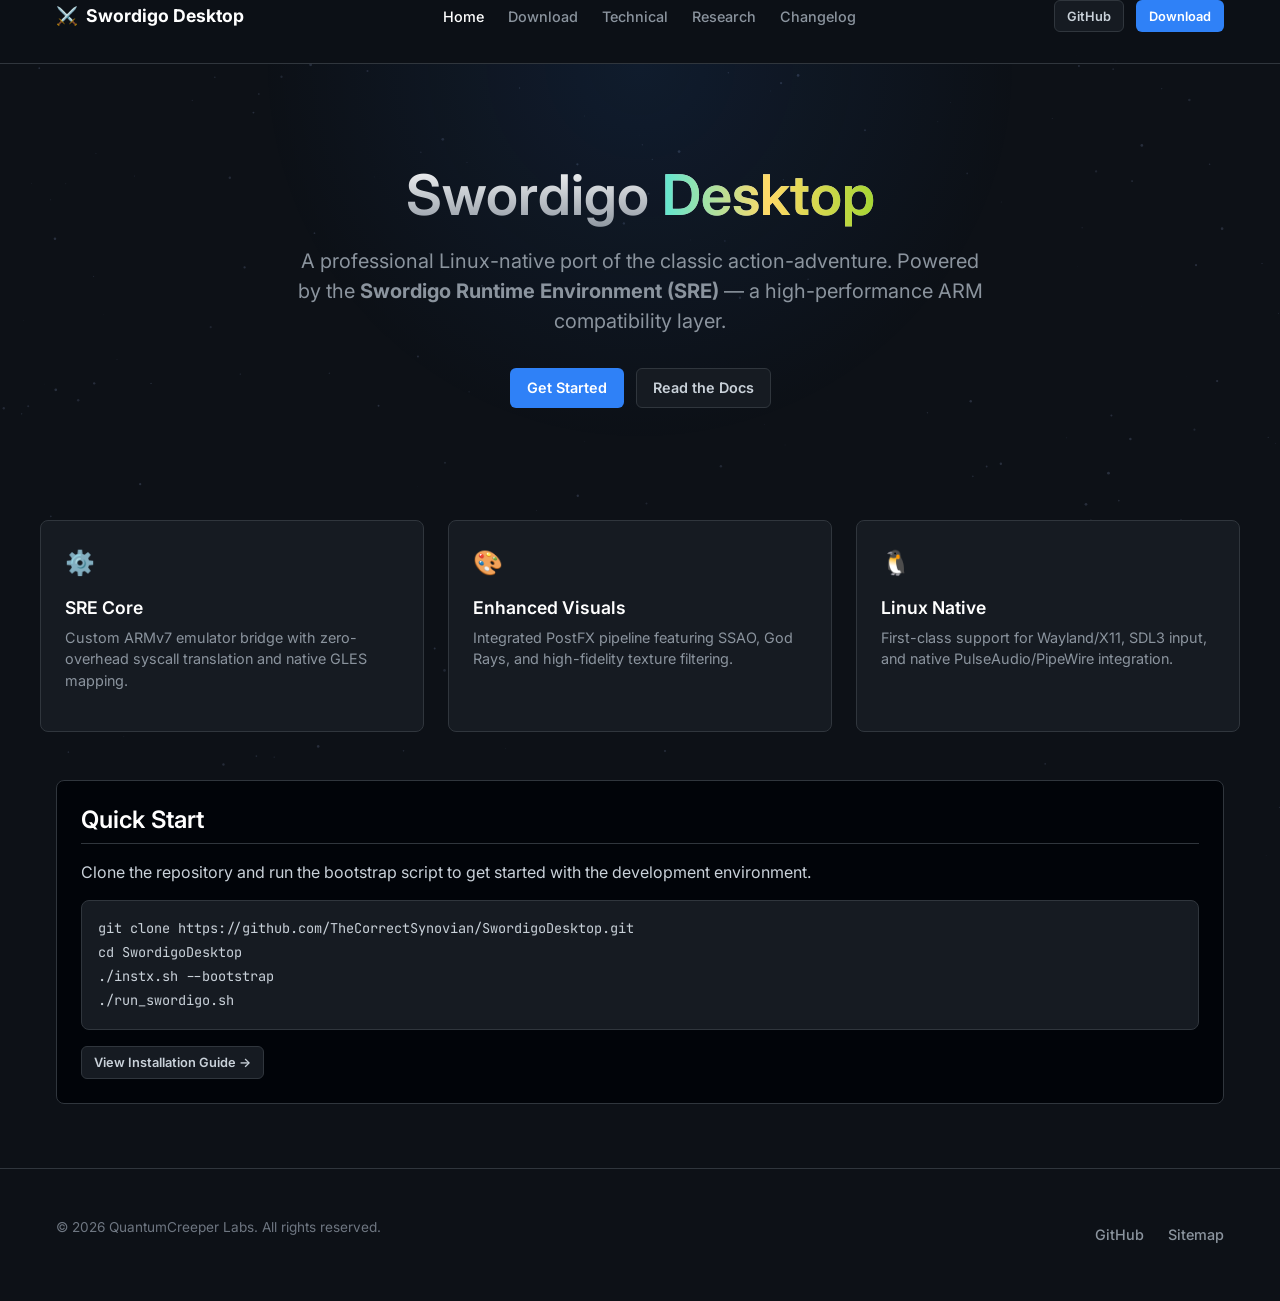
==== commit c69aba93: "FixWebsite (#13)" ====
--- a/web/index.html
+++ b/web/index.html
@@ -3,54 +3,8 @@
 <head>
   <meta charset="UTF-8">
   <meta name="viewport" content="width=device-width, initial-scale=1.0">
-  <title>Swordigo Desktop — Linux Native Port | Swordigo Runtime Environment v2.0r</title>
-  <meta name="description" content="Swordigo Desktop is a Linux-native port of the classic action-adventure game, powered by the Swordigo Runtime Environment (SRE) — a custom ARM compatibility runtime with SSAO, God Rays, and 7 visual presets.">
-  <meta name="keywords" content="Swordigo, Linux, desktop port, ARM emulation, SRE, Swordigo Runtime Environment, game preservation, Caver engine, Unicorn Engine, open source, action adventure, mobile game port">
-  <meta name="author" content="QuantumCreeper Labs">
-  <meta name="robots" content="index, follow">
-  <link rel="canonical" href="https://thecorrectsynovian.github.io/SwordigoDesktop/web/index.html">
-
-  <!-- Open Graph -->
-  <meta property="og:title" content="Swordigo Desktop — Swordigo Runtime Environment v2.0r">
-  <meta property="og:description" content="Play Swordigo natively on Linux. Powered by the SRE — custom ARM runtime, OpenGL desktop renderer, advanced PostFX pipeline. No Android required.">
-  <meta property="og:type" content="website">
-  <meta property="og:url" content="https://thecorrectsynovian.github.io/SwordigoDesktop/web/index.html">
-  <meta property="og:image" content="https://thecorrectsynovian.github.io/SwordigoDesktop/web/assets/og-image.png">
-  <meta property="og:site_name" content="Swordigo Desktop — SRE">
-
-  <!-- Twitter / X Card -->
-  <meta name="twitter:card" content="summary_large_image">
-  <meta name="twitter:title" content="Swordigo Desktop — SRE v2.0r">
-  <meta name="twitter:description" content="The classic action-adventure running natively on Linux via the Swordigo Runtime Environment.">
-  <meta name="twitter:image" content="https://thecorrectsynovian.github.io/SwordigoDesktop/web/assets/og-image.png">
-
-  <!-- JSON-LD Structured Data -->
-  <script type="application/ld+json">
-  {
-    "@context": "https://schema.org",
-    "@type": "SoftwareApplication",
-    "name": "Swordigo Desktop",
-    "alternateName": "Swordigo Runtime Environment",
-    "applicationCategory": "GameApplication",
-    "operatingSystem": "Linux",
-    "softwareVersion": "2.0r",
-    "description": "A Linux-native port of the classic mobile action-adventure game Swordigo, powered by the Swordigo Runtime Environment (SRE) — a custom ARM compatibility runtime.",
-    "offers": {
-      "@type": "Offer",
-      "price": "0",
-      "priceCurrency": "USD"
-    },
-    "author": {
-      "@type": "Organization",
-      "name": "QuantumCreeper Labs",
-      "url": "https://github.com/TheCorrectSynovian"
-    },
-    "downloadUrl": "https://github.com/TheCorrectSynovian/SwordigoDesktop/releases",
-    "screenshot": "https://thecorrectsynovian.github.io/SwordigoDesktop/web/assets/hero.png",
-    "license": "https://github.com/TheCorrectSynovian/SwordigoDesktop/blob/master/LICENSE"
-  }
-  </script>
-
+  <title>Swordigo Desktop — Linux Native Port</title>
+  <meta name="description" content="Swordigo Desktop is a Linux-native port of the classic action-adventure game, powered by the Swordigo Runtime Environment (SRE).">
   <link rel="stylesheet" href="style.css">
   <link rel="icon" href="data:image/svg+xml,<svg xmlns='http://www.w3.org/2000/svg' viewBox='0 0 100 100'><text y='.9em' font-size='90'>⚔️</text></svg>">
 </head>
@@ -58,614 +12,85 @@
 
 <canvas id="stars-canvas"></canvas>
 
-<!-- ===================== NAVBAR ===================== -->
-<nav class="navbar" id="navbar">
+<nav class="navbar">
   <div class="container">
     <div class="navbar__inner">
       <a href="index.html" class="navbar__logo">
-        <span class="navbar__logo-icon">⚔️</span>
-        <div class="navbar__logo-text"><span>Swordigo</span> Desktop</div>
+        <span>⚔️</span> Swordigo Desktop
       </a>
-
-      <ul class="navbar__nav" id="main-nav">
-        <li><a href="index.html">Home</a></li>
+      <ul class="navbar__nav">
+        <li><a href="index.html" class="active">Home</a></li>
         <li><a href="download.html">Download</a></li>
         <li><a href="technical.html">Technical</a></li>
         <li><a href="research.html">Research</a></li>
         <li><a href="changelog.html">Changelog</a></li>
       </ul>
-
-      <div class="navbar__cta" id="nav-cta">
-        <a href="https://github.com/TheCorrectSynovian/SwordigoDesktop" target="_blank" rel="noopener" class="btn btn--secondary btn--sm" aria-label="View on GitHub">
-          <svg width="16" height="16" viewBox="0 0 24 24" fill="currentColor" role="img" aria-label="GitHub"><path d="M12 0C5.374 0 0 5.373 0 12c0 5.302 3.438 9.8 8.207 11.387.599.111.793-.261.793-.577v-2.234c-3.338.726-4.033-1.416-4.033-1.416-.546-1.387-1.333-1.756-1.333-1.756-1.089-.745.083-.729.083-.729 1.205.084 1.839 1.237 1.839 1.237 1.07 1.834 2.807 1.304 3.492.997.107-.775.418-1.305.762-1.604-2.665-.305-5.467-1.334-5.467-5.931 0-1.311.469-2.381 1.236-3.221-.124-.303-.535-1.524.117-3.176 0 0 1.008-.322 3.301 1.23A11.509 11.509 0 0 1 12 5.803c1.02.005 2.047.138 3.006.404 2.291-1.552 3.297-1.23 3.297-1.23.653 1.653.242 2.874.118 3.176.77.84 1.235 1.911 1.235 3.221 0 4.609-2.807 5.624-5.479 5.921.43.372.823 1.102.823 2.222v3.293c0 .319.192.694.801.576C20.566 21.797 24 17.3 24 12c0-6.627-5.373-12-12-12z"/></svg>
-          GitHub
-        </a>
-        <a href="download.html" class="btn btn--primary btn--sm">⬇ Download</a>
+      <div class="navbar__cta">
+        <a href="https://github.com/TheCorrectSynovian/SwordigoDesktop" class="btn btn--secondary btn--sm">GitHub</a>
+        <a href="download.html" class="btn btn--primary btn--sm">Download</a>
       </div>
-
-      <button class="hamburger" id="hamburger" aria-label="Toggle menu">
-        <span></span><span></span><span></span>
-      </button>
     </div>
   </div>
 </nav>
 
 <main>
-
-<!-- ===================== HERO ===================== -->
-<section class="hero" id="hero">
-  <div class="hero__bg"></div>
-
-  <div class="container">
-    <div class="hero__content">
-      <div class="hero__badge">
-        <span class="hero__badge-dot"></span>
-        v2.0r — Swordigo Runtime Environment
-      </div>
-
-      <h1 class="hero__title" style="display: none;">
-        <span class="grad">Swordigo</span><br>
-        Desktop<span class="hero__version">SRE v2.0r</span>
-      </h1>
-
-      <p class="hero__desc" style="font-family: var(--font-mono); font-size: 0.95rem; color: var(--clr-text-muted); border-left: 2px solid var(--clr-teal); padding-left: var(--space-md); margin-top: var(--space-lg);">
-        // Native Linux port of Touch Foo's classic action-platformer.
-        // Emulated CPU: Unicorn Engine ARMv7-A
-        // Renderer: Native desktop OpenGL & SSAO/Volumetric FX.
+  <section class="hero">
+    <div class="container">
+      <h1 class="hero__title">Swordigo <span class="grad">Desktop</span></h1>
+      <p class="hero__subtitle">
+        A professional Linux-native port of the classic action-adventure. 
+        Powered by the <strong>Swordigo Runtime Environment (SRE)</strong> — a high-performance ARM compatibility layer.
       </p>
-
-      <div class="hero__actions" style="margin-top: var(--space-lg);">
-        <a href="https://github.com/TheCorrectSynovian/SwordigoDesktop/releases/download/v2/swordigo-desktop_2.0.0_amd64.deb"
-           class="btn btn--primary btn--lg" id="hero-download-btn">
-          ⬇ Download .deb
-        </a>
-        <a href="https://github.com/TheCorrectSynovian/SwordigoDesktop/releases/download/v2/swordigo-desktop-2.0.0-1.fc44.x86_64.rpm"
-           class="btn btn--secondary btn--lg" id="hero-download-rpm-btn">
-          ⬇ Download .rpm
-        </a>
-        <a href="https://github.com/TheCorrectSynovian/SwordigoDesktop" target="_blank" rel="noopener"
-           class="btn btn--outline btn--lg" id="hero-github-btn">
-          GitHub Repository
-        </a>
-      </div>
-
-      <div class="hero__stats" style="margin-top: var(--space-xl); border-top: 1px dashed var(--clr-border2); padding-top: var(--space-md);">
-        <div class="hero__stat">
-          <span class="hero__stat-num" data-counter="62141206">0</span>
-          <span class="hero__stat-label">ARM Instructions Executed</span>
-        </div>
-        <div class="hero__stat">
-          <span class="hero__stat-num" data-counter="254">0</span>
-          <span class="hero__stat-label">SRE Bridge Symbols</span>
-        </div>
-        <div class="hero__stat">
-          <span class="hero__stat-num" data-counter="30">0</span>
-          <span class="hero__stat-label">Research Documents</span>
-        </div>
+      <div class="navbar__cta" style="justify-content: center;">
+        <a href="download.html" class="btn btn--primary">Get Started</a>
+        <a href="technical.html" class="btn btn--secondary">Read the Docs</a>
       </div>
     </div>
-  </div>
+  </section>
 
-  <div class="scroll-indicator">
-    <span style="font-family: var(--font-retro); font-size: 0.6rem;">Scroll</span>
-    <span class="scroll-arrow">↓</span>
-  </div>
-</section>
-
-<!-- ===================== DOCUMENTATION CONTAINER ===================== -->
-<div class="container">
-  <div class="doc-layout">
-    <!-- Sidebar navigation -->
-    <aside class="doc-sidebar reveal">
-      <div class="doc-sidebar__title">SRE Reference Manual</div>
-      <ul>
-        <li><a href="#status" class="active">Release Status</a></li>
-        <li><a href="#features">Capabilities</a></li>
-        <li><a href="#architecture">Architecture</a></li>
-        <li><a href="#controls">Key Bindings</a></li>
-        <li><a href="#credits">Team &amp; Credits</a></li>
-        <li><a href="#notes">Release Notes</a></li>
-      </ul>
-    </aside>
-
-    <!-- Main documentation content -->
-    <div class="doc-main">
-
-<!-- ===================== STATUS OVERVIEW ===================== -->
-<section class="section" id="status" style="border-radius: var(--radius-md); border: 1px solid var(--clr-border); padding: var(--space-lg); margin-bottom: var(--space-lg);">
-  <div class="container">
-    <div class="section-header reveal">
-      <span class="section-label">Release Status</span>
-      <h2 class="section-title">What's <span class="grad">Working</span></h2>
-      <p class="section-desc">Swordigo Desktop v2.0r is fully playable with an advanced rendering pipeline. Here's the current state of the SRE.</p>
-    </div>
-
-    <div class="grid grid--3" style="margin-bottom: var(--space-xl);">
-      <div class="card reveal" style="transition-delay:0.0s">
-        <span class="card__icon">🎮</span>
-        <div class="card__title">Core Gameplay</div>
-        <ul class="feature-list mt-sm">
-          <li class="check">Full game loop — explore, fight, defeat bosses</li>
-          <li class="check">Save system with persistent progress</li>
-          <li class="check">In-game level rendering</li>
-          <li class="check">Asset &amp; scene loading</li>
-          <li class="check">Lua scripting engine</li>
-        </ul>
+  <section class="container" style="padding: var(--space-12) 0;">
+    <div class="grid grid--3">
+      <div class="card reveal">
+        <div class="card__icon">⚙️</div>
+        <h3 class="card__title">SRE Core</h3>
+        <p class="card__desc">Custom ARMv7 emulator bridge with zero-overhead syscall translation and native GLES mapping.</p>
       </div>
-
-      <div class="card reveal" style="transition-delay:0.1s">
-        <span class="card__icon">🖥️</span>
-        <div class="card__title">Desktop Experience</div>
-        <ul class="feature-list mt-sm">
-          <li class="check">Keyboard &amp; gamepad controls</li>
-          <li class="check">SRE PostFX pipeline (SSAO, God Rays, 7 presets)</li>
-          <li class="check">1920×1080 FBO-based scaling</li>
-          <li class="check">Sound effects (OpenAL)</li>
-          <li class="check">SDL2 windowing + fullscreen</li>
-        </ul>
+      <div class="card reveal">
+        <div class="card__icon">🎨</div>
+        <h3 class="card__title">Enhanced Visuals</h3>
+        <p class="card__desc">Integrated PostFX pipeline featuring SSAO, God Rays, and high-fidelity texture filtering.</p>
       </div>
-
-      <div class="card reveal" style="transition-delay:0.2s">
-        <span class="card__icon">⚠️</span>
-        <div class="card__title">Known Issues</div>
-        <ul class="feature-list mt-sm">
-          <li class="warn">Background music unreliable</li>
-          <li class="warn">Music worse in AppImage build</li>
-          <li class="warn">Minor graphical artifacts</li>
-          <li class="warn">Some Android stubs partial</li>
-          <li class="warn">Multi-touch experimental</li>
-        </ul>
+      <div class="card reveal">
+        <div class="card__icon">🐧</div>
+        <h3 class="card__title">Linux Native</h3>
+        <p class="card__desc">First-class support for Wayland/X11, SDL3 input, and native PulseAudio/PipeWire integration.</p>
       </div>
     </div>
+  </section>
 
-    <!-- Big download CTA -->
-    <div class="download-card reveal">
-      <div class="download-card__version">v2.0r • SRE • DEB / RPM • x86_64</div>
-      <div class="download-card__title">⬇ Download Now</div>
-      <div class="download-card__meta">Linux x86_64 • Powered by the Swordigo Runtime Environment • ~48 MB</div>
-      <div style="display:flex; gap:12px; justify-content:center; flex-wrap:wrap;">
-        <a href="https://github.com/TheCorrectSynovian/SwordigoDesktop/releases/download/v2/swordigo-desktop_2.0.0_amd64.deb"
-           class="btn btn--primary btn--lg" id="main-download-btn">
-          ⬇ Download .deb (Debian/Ubuntu)
-        </a>
-        <a href="https://github.com/TheCorrectSynovian/SwordigoDesktop/releases/download/v2/swordigo-desktop-2.0.0-1.fc44.x86_64.rpm"
-           class="btn btn--secondary btn--lg" id="main-download-rpm-btn">
-          ⬇ Download .rpm (Fedora/RHEL)
-        </a>
+  <section class="container" style="padding-bottom: var(--space-16);">
+    <div class="card reveal" style="background: var(--bg-subtle);">
+      <h2 class="mt-0">Quick Start</h2>
+      <p>Clone the repository and run the bootstrap script to get started with the development environment.</p>
+      <pre><code>git clone https://github.com/TheCorrectSynovian/SwordigoDesktop.git
+cd SwordigoDesktop
+./instx.sh --bootstrap
+./run_swordigo.sh</code></pre>
+      <div style="display: flex; gap: var(--space-4); margin-top: var(--space-4);">
+        <a href="download.html" class="btn btn--secondary btn--sm">View Installation Guide →</a>
       </div>
     </div>
-  </div>
-</section>
-
-<!-- ===================== FEATURES SHOWCASE ===================== -->
-<section class="section" id="features" style="border-radius: var(--radius-md); border: 1px solid var(--clr-border); padding: var(--space-lg); margin-bottom: var(--space-lg);">
-  <div class="container">
-    <div class="section-header reveal">
-      <span class="section-label">Capabilities</span>
-      <h2 class="section-title">SRE <span class="grad">Features</span></h2>
-      <p class="section-desc">Everything the Swordigo Runtime Environment brings to the desktop experience.</p>
-    </div>
-
-    <div class="feature-showcase reveal">
-      <div class="feature-block">
-        <span class="feature-block__icon">🎮</span>
-        <div class="feature-block__subtitle">Input System</div>
-        <div class="feature-block__title">Desktop-Native Controls</div>
-        <ul class="feature-list mt-sm">
-          <li class="check">Fully remappable keyboard (F2 editor)</li>
-          <li class="check">Xbox / PlayStation gamepad</li>
-          <li class="check">Analog stick + D-pad support</li>
-          <li class="check">Multi-touch (10 inputs)</li>
-          <li class="check">FWKeyboard API integration</li>
-        </ul>
-      </div>
-
-      <div class="feature-block">
-        <span class="feature-block__icon">⚡</span>
-        <div class="feature-block__subtitle">Engine Power</div>
-        <div class="feature-block__title">Debug &amp; Dev Tools</div>
-        <ul class="feature-list mt-sm">
-          <li><strong style="color:var(--clr-cyan)">F1</strong> — GUI menu bar</li>
-          <li><strong style="color:var(--clr-cyan)">F3</strong> — Debug overlay (FPS, draw calls)</li>
-          <li><strong style="color:var(--clr-cyan)">F5</strong> — Camera override (6-axis)</li>
-          <li><strong style="color:var(--clr-cyan)">F7</strong> — Typing mode</li>
-          <li>Speed control (0.25× to 4×)</li>
-        </ul>
-      </div>
-
-      <div class="feature-block">
-        <span class="feature-block__icon">🎨</span>
-        <div class="feature-block__subtitle">SRE PostFX</div>
-        <div class="feature-block__title">Advanced Rendering</div>
-        <ul class="feature-list mt-sm">
-          <li class="check">SSAO (16-sample hemisphere)</li>
-          <li class="check">God Rays (64-sample radial blur)</li>
-          <li class="check">Volumetric Light Shafts</li>
-          <li class="check">Vignette, Film Grain, Chromatic Ab.</li>
-          <li><strong style="color:var(--clr-cyan)">F6</strong> — Cycle 7 visual presets</li>
-        </ul>
-      </div>
-    </div>
-  </div>
-</section>
-
-<!-- ===================== ARCHITECTURE ===================== -->
-<section class="section" id="architecture" style="border-radius: var(--radius-md); border: 1px solid var(--clr-border); padding: var(--space-lg); margin-bottom: var(--space-lg);">
-  <div class="container">
-    <div class="section-header reveal">
-      <span class="section-label">Architecture</span>
-      <h2 class="section-title">How the <span class="grad">SRE</span> Works</h2>
-      <p class="section-desc">A custom compatibility stack bridges the original ARM Android game engine to your Linux desktop.</p>
-    </div>
-
-    <div class="grid grid--2" style="gap: var(--space-xl); align-items: center;">
-      <div class="reveal">
-        <div class="arch-layer">
-          <span class="arch-layer__icon">🎮</span>
-          <div>
-            <div class="arch-layer__name">Your Linux Desktop</div>
-            <div class="arch-layer__desc">SDL2 window, OpenGL context, OpenAL audio, native input</div>
-          </div>
-        </div>
-        <div class="arch-arrow">↕</div>
-        <div class="arch-layer">
-          <span class="arch-layer__icon">🔧</span>
-          <div>
-            <div class="arch-layer__name">SRE Bridge <span class="sre-label sre-label--bridge">SRE Bridge</span></div>
-            <div class="arch-layer__desc">JNI compatibility layer, Android API shims, asset manager, 200+ bridged functions</div>
-          </div>
-        </div>
-        <div class="arch-arrow">↕</div>
-        <div class="arch-layer">
-          <span class="arch-layer__icon">⚙️</span>
-          <div>
-            <div class="arch-layer__name">SRE Core <span class="sre-label sre-label--core">SRE Core</span></div>
-            <div class="arch-layer__desc">Unicorn Engine — high-performance ARMv7 instruction execution</div>
-          </div>
-        </div>
-        <div class="arch-arrow">↕</div>
-        <div class="arch-layer">
-          <span class="arch-layer__icon">📦</span>
-          <div>
-            <div class="arch-layer__name">libswordigo.so (ARM)</div>
-            <div class="arch-layer__desc">Original game engine binary — Caver engine, Lua scripting, protobuf data</div>
-          </div>
-        </div>
-      </div>
-
-      <div class="reveal" style="transition-delay:0.15s;">
-        <h3 style="font-family:var(--font-display); font-size:1.4rem; margin-bottom:var(--space-md);">SRE Technical Highlights</h3>
-        <ul class="feature-list">
-          <li>Runs original ARM Android game library — no recompilation</li>
-          <li>SRE Loader: custom ELF parser with full relocation support</li>
-          <li>SRE Bridge: 254 external symbols resolved via trampolines</li>
-          <li>Fake JNI environment with 40+ implemented functions</li>
-          <li>OpenGL ES 1.x → Desktop OpenGL translation</li>
-          <li>Android AAssetManager → filesystem shim</li>
-          <li>OpenAL for positional audio &amp; sound effects</li>
-          <li>Lua 5.1 scripting engine embedded in the game</li>
-          <li>Protobuf scene / game data parsing</li>
-          <li>Based on research from PS Vita port architecture</li>
-        </ul>
-        <div class="mt-lg">
-          <a href="technical.html" class="btn btn--outline" id="home-tech-link">Explore Technical Docs →</a>
-        </div>
-      </div>
-    </div>
-  </div>
-</section>
-
-<!-- ===================== CONTROLS ===================== -->
-<section class="section" id="controls" style="border-radius: var(--radius-md); border: 1px solid var(--clr-border); padding: var(--space-lg); margin-bottom: var(--space-lg);">
-  <div class="container">
-    <div class="section-header reveal">
-      <span class="section-label">Input</span>
-      <h2 class="section-title"><span class="grad">Controls</span></h2>
-      <p class="section-desc">Fully remappable keyboard and gamepad support. Press <strong>F2</strong> to open the Controls Editor.</p>
-    </div>
-
-    <div class="controls-grid reveal">
-      <!-- Keyboard -->
-      <div>
-        <h3 style="font-family:var(--font-display); font-size:1.1rem; margin-bottom:var(--space-md); color:var(--clr-text);">⌨️ Keyboard Layout</h3>
-        <div class="key-mapping">
-          <span class="key-mapping__key">← / A</span>
-          <span class="key-mapping__action">Move Left</span>
-        </div>
-        <div class="key-mapping">
-          <span class="key-mapping__key">→ / D</span>
-          <span class="key-mapping__action">Move Right</span>
-        </div>
-        <div class="key-mapping">
-          <span class="key-mapping__key">Space / W</span>
-          <span class="key-mapping__action">Jump</span>
-        </div>
-        <div class="key-mapping">
-          <span class="key-mapping__key">J / Z</span>
-          <span class="key-mapping__action">Attack</span>
-        </div>
-        <div class="key-mapping">
-          <span class="key-mapping__key">K / X</span>
-          <span class="key-mapping__action">Magic</span>
-        </div>
-        <div class="key-mapping">
-          <span class="key-mapping__key">I</span>
-          <span class="key-mapping__action">Use Item</span>
-        </div>
-        <div class="key-mapping">
-          <span class="key-mapping__key">Escape</span>
-          <span class="key-mapping__action">Menu / Settings</span>
-        </div>
-        <div class="key-mapping">
-          <span class="key-mapping__key">P</span>
-          <span class="key-mapping__action">Pause</span>
-        </div>
-        <div style="margin-top:16px; padding:14px; background:rgba(0,229,255,0.06); border:1px solid rgba(0,229,255,0.2); border-radius:8px;">
-          <strong style="color:var(--clr-cyan)">💡 Tip:</strong>
-          <span class="text-muted"> Press <strong style="color:var(--clr-text)">F2</strong> to open the Controls Editor. Drag buttons to reposition. Config saved to <code style="font-family:var(--font-mono); color:var(--clr-cyan)">controls.ini</code></span>
-        </div>
-      </div>
-
-      <!-- Gamepad -->
-      <div>
-        <h3 style="font-family:var(--font-display); font-size:1.1rem; margin-bottom:var(--space-md); color:var(--clr-text);">🎮 Gamepad Mapping</h3>
-        <table class="gamepad-table">
-          <thead>
-            <tr>
-              <th>Button</th>
-              <th>Action</th>
-            </tr>
-          </thead>
-          <tbody>
-            <tr><td>D-Pad / Left Stick</td><td>Movement</td></tr>
-            <tr><td>A / Cross</td><td>Jump</td></tr>
-            <tr><td>X / Square</td><td>Attack</td></tr>
-            <tr><td>Y / Triangle</td><td>Magic</td></tr>
-            <tr><td>B / Circle</td><td>Use Item</td></tr>
-            <tr><td>Start</td><td>Menu</td></tr>
-            <tr><td>Back / Select</td><td>Pause</td></tr>
-          </tbody>
-        </table>
-        <div style="margin-top:var(--space-md);">
-          <span class="badge badge--working">Xbox</span>
-          <span class="badge badge--working">PlayStation</span>
-          <span class="badge badge--info">Analog + D-Pad</span>
-        </div>
-      </div>
-    </div>
-  </div>
-</section>
-
-<!-- ===================== RESEARCH HIGHLIGHTS ===================== -->
-<section class="section" id="research-highlight">
-  <div class="container">
-    <div class="section-header reveal">
-      <span class="section-label">Research</span>
-      <h2 class="section-title">Engineering <span class="grad">Research</span></h2>
-      <p class="section-desc">30 detailed research documents covering every layer of the SRE — from ELF loading to protobuf asset schemas.</p>
-    </div>
-
-    <div class="grid grid--auto reveal">
-      <div class="paper-card">
-        <div class="paper-card__type">📐 Architecture</div>
-        <div class="paper-card__title">Linux Loader Design</div>
-        <div class="paper-card__desc">Complete blueprint for the SRE Loader — segments, relocations, JNI surface, Android compat layer.</div>
-        <div class="paper-card__footer">
-          <span class="paper-card__size">3.3 KB</span>
-          <a href="research.html#linux-loader" class="btn btn--outline btn--sm" id="home-paper-loader">Read →</a>
-        </div>
-      </div>
-
-      <div class="paper-card">
-        <div class="paper-card__type">🔬 Analysis</div>
-        <div class="paper-card__title">Core Research Findings</div>
-        <div class="paper-card__desc">Comprehensive findings: Vita loader internals, startup sequence, JNI requirements, asset formats, symbol facts.</div>
-        <div class="paper-card__footer">
-          <span class="paper-card__size">13.6 KB</span>
-          <a href="research.html#findings" class="btn btn--outline btn--sm" id="home-paper-findings">Read →</a>
-        </div>
-      </div>
-
-      <div class="paper-card">
-        <div class="paper-card__type">💥 Debugging</div>
-        <div class="paper-card__title">Mission 7A — Root Cause</div>
-        <div class="paper-card__desc">Deep crash investigation — UC_ERR_FETCH_UNMAPPED at 0x10000000, .bss initialization bug and fixes.</div>
-        <div class="paper-card__footer">
-          <span class="paper-card__size">5.2 KB</span>
-          <a href="research.html#mission7a" class="btn btn--outline btn--sm" id="home-paper-m7a">Read →</a>
-        </div>
-      </div>
-
-      <div class="paper-card">
-        <div class="paper-card__type">⚙️ Feasibility</div>
-        <div class="paper-card__title">ARM Execution Options</div>
-        <div class="paper-card__desc">QEMU vs Unicorn vs Dynarmic — comparative analysis of ARM emulation approaches for the SRE Core.</div>
-        <div class="paper-card__footer">
-          <span class="paper-card__size">4.8 KB</span>
-          <a href="research.html#arm-exec" class="btn btn--outline btn--sm" id="home-paper-arm">Read →</a>
-        </div>
-      </div>
-
-      <div class="paper-card">
-        <div class="paper-card__type">📊 Data Formats</div>
-        <div class="paper-card__title">Protobuf Schema</div>
-        <div class="paper-card__desc">Decoded .gdata, .scene, .gstate, .scl formats with field mappings and Lua script embedding.</div>
-        <div class="paper-card__footer">
-          <span class="paper-card__size">4.6 KB</span>
-          <a href="research.html#protobuf" class="btn btn--outline btn--sm" id="home-paper-proto">Read →</a>
-        </div>
-      </div>
-
-      <div class="paper-card">
-        <div class="paper-card__type">🗺️ Engine Map</div>
-        <div class="paper-card__title">Native Engine Map</div>
-        <div class="paper-card__desc">Full Caver namespace breakdown — CaverShell, Scene Graph, Lua integration, GameData, PODLoader.</div>
-        <div class="paper-card__footer">
-          <span class="paper-card__size">1.2 KB</span>
-          <a href="research.html#engine-map" class="btn btn--outline btn--sm" id="home-paper-engine">Read →</a>
-        </div>
-      </div>
-    </div>
-
-    <div class="text-center mt-xl reveal">
-      <a href="research.html" class="btn btn--primary btn--lg" id="home-all-research-btn">View All 30 Research Documents →</a>
-    </div>
-  </div>
-</section>
-
-<!-- ===================== CREDITS ===================== -->
-<section class="section" id="credits" style="border-radius: var(--radius-md); border: 1px solid var(--clr-border); padding: var(--space-lg); margin-bottom: var(--space-lg);">
-  <div class="container">
-    <div class="section-header reveal">
-      <span class="section-label">Team</span>
-      <h2 class="section-title"><span class="grad">Credits</span></h2>
-      <p class="section-desc">The people behind the Swordigo Runtime Environment.</p>
-    </div>
-
-    <!-- Core Team -->
-    <div class="team-grid reveal" style="margin-bottom:var(--space-xl);">
-      <div class="team-card">
-        <div class="team-card__avatar">🧠</div>
-        <div class="team-card__name">TheMegineBraine</div>
-        <div class="team-card__role">Lead Developer</div>
-        <div class="team-card__desc">SRE architecture, Unicorn integration, JNI bridge, PostFX pipeline</div>
-        <a href="https://github.com/TheMegineBraine" target="_blank" rel="noopener" class="team-card__link">
-          <svg width="14" height="14" viewBox="0 0 24 24" fill="currentColor" role="img" aria-label="GitHub"><path d="M12 0C5.374 0 0 5.373 0 12c0 5.302 3.438 9.8 8.207 11.387.599.111.793-.261.793-.577v-2.234c-3.338.726-4.033-1.416-4.033-1.416-.546-1.387-1.333-1.756-1.333-1.756-1.089-.745.083-.729.083-.729 1.205.084 1.839 1.237 1.839 1.237 1.07 1.834 2.807 1.304 3.492.997.107-.775.418-1.305.762-1.604-2.665-.305-5.467-1.334-5.467-5.931 0-1.311.469-2.381 1.236-3.221-.124-.303-.535-1.524.117-3.176 0 0 1.008-.322 3.301 1.23A11.509 11.509 0 0 1 12 5.803c1.02.005 2.047.138 3.006.404 2.291-1.552 3.297-1.23 3.297-1.23.653 1.653.242 2.874.118 3.176.77.84 1.235 1.911 1.235 3.221 0 4.609-2.807 5.624-5.479 5.921.43.372.823 1.102.823 2.222v3.293c0 .319.192.694.801.576C20.566 21.797 24 17.3 24 12c0-6.627-5.373-12-12-12z"/></svg>
-          @TheMegineBraine
-        </a>
-      </div>
-
-      <div class="team-card">
-        <div class="team-card__avatar">⚔️</div>
-        <div class="team-card__name">TheCorrectSynovian</div>
-        <div class="team-card__role">Developer</div>
-        <div class="team-card__desc">Build system, packaging, website, research documentation</div>
-        <a href="https://github.com/TheCorrectSynovian" target="_blank" rel="noopener" class="team-card__link">
-          <svg width="14" height="14" viewBox="0 0 24 24" fill="currentColor" role="img" aria-label="GitHub"><path d="M12 0C5.374 0 0 5.373 0 12c0 5.302 3.438 9.8 8.207 11.387.599.111.793-.261.793-.577v-2.234c-3.338.726-4.033-1.416-4.033-1.416-.546-1.387-1.333-1.756-1.333-1.756-1.089-.745.083-.729.083-.729 1.205.084 1.839 1.237 1.839 1.237 1.07 1.834 2.807 1.304 3.492.997.107-.775.418-1.305.762-1.604-2.665-.305-5.467-1.334-5.467-5.931 0-1.311.469-2.381 1.236-3.221-.124-.303-.535-1.524.117-3.176 0 0 1.008-.322 3.301 1.23A11.509 11.509 0 0 1 12 5.803c1.02.005 2.047.138 3.006.404 2.291-1.552 3.297-1.23 3.297-1.23.653 1.653.242 2.874.118 3.176.77.84 1.235 1.911 1.235 3.221 0 4.609-2.807 5.624-5.479 5.921.43.372.823 1.102.823 2.222v3.293c0 .319.192.694.801.576C20.566 21.797 24 17.3 24 12c0-6.627-5.373-12-12-12z"/></svg>
-          @TheCorrectSynovian
-        </a>
-      </div>
-    </div>
-
-    <!-- Acknowledgments -->
-    <h3 style="font-family:var(--font-display); font-size:1.2rem; text-align:center; margin-bottom:var(--space-lg); color:var(--clr-text);" class="reveal">Acknowledgments</h3>
-    <div class="ack-grid reveal">
-      <div class="ack-card">
-        <span class="ack-card__icon">🔬</span>
-        <div>
-          <div class="ack-card__title">ItsJustSomeDude &amp; Kiziyon</div>
-          <div class="ack-card__desc">SwMini Mod Loader — incredible reverse engineering work on the Caver engine, Lua scripting, and virtual filesystem.</div>
-        </div>
-      </div>
-      <div class="ack-card">
-        <span class="ack-card__icon">🎮</span>
-        <div>
-          <div class="ack-card__title">Rinnegatamante</div>
-          <div class="ack-card__desc">Swordigo PS Vita port — crucial insights into the engine's JNI interface, touch events, and native symbol layout.</div>
-        </div>
-      </div>
-      <div class="ack-card">
-        <span class="ack-card__icon">⚔️</span>
-        <div>
-          <div class="ack-card__title">SwordiForge Community</div>
-          <div class="ack-card__desc">The Swordigo modding community for keeping this 2012 gem alive and well-documented.</div>
-        </div>
-      </div>
-    </div>
-  </div>
-</section>
-
-<!-- ===================== NOTES ===================== -->
-<section class="section" id="notes" style="border-radius: var(--radius-md); border: 1px solid var(--clr-border); padding: var(--space-lg); margin-bottom: var(--space-lg);">
-  <div class="container container--narrow">
-    <div class="section-header reveal">
-      <span class="section-label">Release Notes</span>
-      <h2 class="section-title">From the <span class="grad">Developer</span></h2>
-    </div>
-
-    <div class="card reveal" style="text-align:center; padding: var(--space-xl);">
-      <p style="font-size:1.05rem; color: var(--clr-text-muted); line-height:1.9; margin-bottom:var(--space-lg);">
-        v2.0r brings the <strong style="color:var(--clr-text)">SRE PostFX pipeline</strong>,
-        <strong style="color:var(--clr-text)">gamepad support</strong>,
-        <strong style="color:var(--clr-text)">persistent save system</strong>,
-        and <strong style="color:var(--clr-text)">the SRE Launcher</strong>.
-        Future releases will focus on <strong style="color:var(--clr-text)">audio stability</strong>
-        and general polish.
-      </p>
-      <p style="font-size:1.1rem; color: var(--clr-text); margin-bottom:var(--space-lg);">
-        Thanks to everyone who tested and helped debug this project. ⚔️
-      </p>
-      <div style="display:flex; gap:12px; justify-content:center; flex-wrap:wrap;">
-        <a href="https://github.com/TheCorrectSynovian/SwordigoDesktop/commits/v2" target="_blank" rel="noopener"
-           class="btn btn--secondary" id="home-changelog-btn">📝 Full Changelog</a>
-        <a href="changelog.html" class="btn btn--outline" id="home-changelog-page-btn">Changelog Page →</a>
-      </div>
-    </div>
-  </div>
-</section>
-
-    </div> <!-- .doc-main -->
-  </div> <!-- .doc-layout -->
-</div> <!-- .container -->
-
+  </section>
 </main>
 
-<!-- ===================== FOOTER ===================== -->
 <footer class="footer">
   <div class="container">
-    <div class="footer__grid">
-      <div class="footer__brand">
-        <div class="navbar__logo" style="margin-bottom:12px; text-decoration:none; display:flex; align-items:center; gap:10px; font-family:var(--font-display); font-weight:700; color:var(--clr-text);">
-          <span style="font-size:1.5rem; filter:drop-shadow(0 0 8px var(--clr-purple))">⚔️</span>
-          <span style="background:var(--grad-text); -webkit-background-clip:text; -webkit-text-fill-color:transparent;">Swordigo Desktop</span>
-        </div>
-        <p>Powered by the <strong>Swordigo Runtime Environment (SRE)</strong> — a custom ARM compatibility runtime for Linux.</p>
-        <div class="mt-md" style="display:flex; gap:8px; flex-wrap:wrap;">
-          <span class="badge badge--info">Linux</span>
-          <span class="badge badge--working">Open Source</span>
-          <span class="badge badge--wip">SRE v2.0r</span>
-        </div>
-      </div>
-
-      <div class="footer__col">
-        <h3>Navigation</h3>
-        <ul class="footer__links">
-          <li><a href="index.html">Home</a></li>
-          <li><a href="download.html">Download</a></li>
-          <li><a href="technical.html">Technical Docs</a></li>
-          <li><a href="research.html">Research Papers</a></li>
-          <li><a href="changelog.html">Changelog</a></li>
-        </ul>
-      </div>
-
-      <div class="footer__col">
-        <h3>Research</h3>
-        <ul class="footer__links">
-          <li><a href="research.html#findings">Core Findings</a></li>
-          <li><a href="research.html#linux-loader">SRE Loader Design</a></li>
-          <li><a href="research.html#arm-exec">SRE Core Analysis</a></li>
-          <li><a href="research.html#protobuf">Protobuf Schema</a></li>
-          <li><a href="research.html#engine-map">Engine Map</a></li>
-        </ul>
-      </div>
-
-      <div class="footer__col">
-        <h3>Links</h3>
-        <ul class="footer__links">
-          <li><a href="https://github.com/TheCorrectSynovian/SwordigoDesktop" target="_blank" rel="noopener">GitHub Repository</a></li>
-          <li><a href="https://github.com/TheCorrectSynovian/SwordigoDesktop/releases/download/v2/swordigo-desktop_2.0.0_amd64.deb">Direct Download</a></li>
-          <li><a href="https://github.com/TheCorrectSynovian/SwordigoDesktop/commits/v2" target="_blank" rel="noopener">Commit History</a></li>
-          <li><a href="https://github.com/TheCorrectSynovian/SwordigoDesktop/releases" target="_blank" rel="noopener">All Releases</a></li>
-        </ul>
-      </div>
-    </div>
-
-    <div class="footer__bottom">
-      <span>© 2026 SwordigoDesktop Project · Powered by the Swordigo Runtime Environment</span>
-      <span>
-        Swordigo © Touch Foo &nbsp;|&nbsp;
-        <a href="https://github.com/TheCorrectSynovian/SwordigoDesktop/blob/master/LICENSE" target="_blank" rel="noopener">License</a>
-      </span>
+    <div class="footer__inner">
+      <p>&copy; 2026 QuantumCreeper Labs. All rights reserved.</p>
+      <ul class="navbar__nav">
+        <li><a href="https://github.com/TheCorrectSynovian/SwordigoDesktop">GitHub</a></li>
+        <li><a href="sitemap.xml">Sitemap</a></li>
+      </ul>
     </div>
   </div>
 </footer>
--- a/web/style.css
+++ b/web/style.css
@@ -1,1493 +1,442 @@
-/* =============================================
-   SWORDIGO DESKTOP — GLOBAL DESIGN SYSTEM
-   Dark Fantasy Linux Port Website
-   ============================================= */
-
-@import url('https://fonts.googleapis.com/css2?family=Cinzel:wght@400;600;700;900&family=Inter:wght@300;400;500;600;700&family=JetBrains+Mono:wght@400;500;700&family=Press+Start+2P&family=VT323&display=swap');
-
-/* ---- CSS CUSTOM PROPERTIES ---- */
+@import url('https://fonts.googleapis.com/css2?family=Inter:wght@300;400;500;600;700&family=JetBrains+Mono:wght@400;500;700&display=swap');
+
 :root {
-  /* Palette */
-  --clr-bg:         #0a1b2b; /* deep midnight teal */
-  --clr-surface:    #0e2a3d; /* dark teal */
-  --clr-surface2:   #152e49; /* slightly lighter */
-  --clr-border:     rgba(0, 191, 165, 0.18); /* teal border */
-  --clr-border2:    rgba(0, 191, 165, 0.12);
-
-  --clr-teal:       #00bfa5; /* primary brand teal */
-  --clr-teal-lt:    #5fe6d2; /* lighter teal */
-  --clr-amber:      #ffb300; /* golden amber */
-  --clr-amber-lt:   #ffd966; /* lighter amber */
-  --clr-green:      #a5d633; /* forest green */
-  --clr-green-lt:   #c9e68e; /* lighter green */
-  --clr-gray:       #8892b0;
-  --clr-red:        #ff3d6b;
-
-  /* Hero background now uses real artwork */
-  --hero-image:    url('assets/hero_bg0.png');
-  /* Card gradients keep subtle teal/amber blend */
-  --grad-card:    linear-gradient(145deg, rgba(0,191,165,0.12) 0%, rgba(255,179,0,0.08) 100%);
-  --grad-text:    linear-gradient(90deg, #5fe6d2, #ffd966, #a5d633);
-
-  --clr-text:       #e8eaf8;
-  --clr-text-muted: #8892b0;
-  --clr-text-dim:   #4a5080;
-
+  /* Colors - Modern Deep Dark Theme */
+  --bg: #0d1117;
+  --bg-surface: #161b22;
+  --bg-subtle: #010409;
+  --border: #30363d;
+  --border-muted: #21262d;
+  
+  --fg: #c9d1d9;
+  --fg-muted: #8b949e;
+  --fg-subtle: #6e7681;
+  
+  --accent: #2f81f7;
+  --accent-muted: rgba(47, 129, 247, 0.15);
+  --success: #238636;
+  --warning: #d29922;
+  --danger: #da3633;
+  
+  --code-bg: #161b22;
+  
   /* Spacing */
-  --space-xs:  4px;
-  --space-sm:  8px;
-  --space-md:  16px;
-  --space-lg:  32px;
-  --space-xl:  64px;
-  --space-xxl: 128px;
-
+  --space-1: 0.25rem;
+  --space-2: 0.5rem;
+  --space-3: 0.75rem;
+  --space-4: 1rem;
+  --space-6: 1.5rem;
+  --space-8: 2rem;
+  --space-12: 3rem;
+  --space-16: 4rem;
+  
   /* Typography */
-  --font-display: 'VT323', monospace;
-  --font-body:    'Inter', sans-serif;
-  --font-mono:    'JetBrains Mono', monospace;
-  --font-retro:   'Press Start 2P', monospace;
-
-  /* Radius */
-  --radius-sm: 6px;
-  --radius-md: 12px;
-  --radius-lg: 20px;
-  --radius-xl: 32px;
-
-  /* Shadows */
-  --shadow-glow-purple: 0 0 32px rgba(139,61,255,0.4), 0 0 64px rgba(139,61,255,0.15);
-  --shadow-glow-blue:   0 0 32px rgba(61,139,255,0.4), 0 0 64px rgba(61,139,255,0.15);
-  --shadow-card:        0 8px 32px rgba(0,0,0,0.5), 0 2px 8px rgba(0,0,0,0.3);
-
+  --font-sans: 'Inter', -apple-system, BlinkMacSystemFont, "Segoe UI", Helvetica, Arial, sans-serif;
+  --font-mono: 'JetBrains Mono', ui-monospace, SFMono-Regular, SF Mono, Menlo, Consolas, Liberation Mono, monospace;
+  
   /* Transitions */
-  --ease-out: cubic-bezier(0.16, 1, 0.3, 1);
-  --ease-bounce: cubic-bezier(0.34, 1.56, 0.64, 1);
-}
-
-/* ---- RESET & BASE ---- */
-*, *::before, *::after { box-sizing: border-box; margin: 0; padding: 0; }
+  --transition: all 0.2s cubic-bezier(0.4, 0, 0.2, 1);
+}
+
+/* Reset */
+*, *::before, *::after {
+  box-sizing: border-box;
+  margin: 0;
+  padding: 0;
+}
 
 html {
+  font-family: var(--font-sans);
+  font-size: 16px;
+  line-height: 1.5;
+  color: var(--fg);
+  background-color: var(--bg);
   scroll-behavior: smooth;
-  font-size: 16px;
 }
 
 body {
-  font-family: var(--font-body);
-  background-color: var(--clr-bg);
-  color: var(--clr-text);
-  line-height: 1.7;
-  overflow-x: hidden;
   min-height: 100vh;
-}
-
-/* ---- SCROLLBAR ---- */
-::-webkit-scrollbar { width: 6px; }
-::-webkit-scrollbar-track { background: var(--clr-surface); }
-::-webkit-scrollbar-thumb {
-  background: linear-gradient(var(--clr-purple), var(--clr-blue));
-  border-radius: 99px;
-}
-
-/* ---- SELECTION ---- */
-::selection {
-  background: rgba(139,61,255,0.35);
+  display: flex;
+  flex-direction: column;
+}
+
+a {
+  color: var(--accent);
+  text-decoration: none;
+  transition: var(--transition);
+}
+
+a:hover {
+  text-decoration: underline;
+}
+
+ul, ol {
+  list-style: none;
+}
+
+img {
+  max-width: 100%;
+  height: auto;
+  display: block;
+}
+
+/* Typography Helpers */
+h1, h2, h3, h4, h5, h6 {
   color: #fff;
-}
-
-/* ========================
-   STARS / PARTICLE CANVAS
-   ======================== */
-#stars-canvas {
-  position: fixed;
-  top: 0; left: 0;
-  width: 100%; height: 100%;
-  pointer-events: none;
-  z-index: 0;
-  opacity: 0.6;
-}
-
-/* ========================
-   LAYOUT UTILITIES
-   ======================== */
+  font-weight: 600;
+  line-height: 1.25;
+  margin-top: var(--space-8);
+  margin-bottom: var(--space-4);
+}
+
+h1 { font-size: 2.25rem; }
+h2 { font-size: 1.5rem; border-bottom: 1px solid var(--border); padding-bottom: var(--space-2); }
+h3 { font-size: 1.25rem; }
+
+p { margin-bottom: var(--space-4); }
+
+/* Layout Components */
 .container {
   max-width: 1200px;
   margin: 0 auto;
-  padding: 0 var(--space-lg);
-}
-
-.container--wide { max-width: 1440px; }
-.container--narrow { max-width: 800px; }
-
-.section { padding: var(--space-xl) 0; position: relative; z-index: 1; }
-.section--lg { padding: var(--space-xxl) 0; }
-
-/* ========================
-   NAVIGATION
-   ======================== */
+  padding: 0 var(--space-4);
+}
+
+/* Navbar */
 .navbar {
-  position: fixed;
-  top: 0; left: 0; right: 0;
-  z-index: 1000;
-  padding: 14px 0;
-  background: rgba(6, 8, 16, 0.85);
-  backdrop-filter: blur(20px) saturate(180%);
-  border-bottom: 1px solid var(--clr-border);
-  transition: all 0.3s ease;
-}
-
-.navbar.scrolled {
-  padding: 10px 0;
-  background: rgba(6, 8, 16, 0.96);
-  box-shadow: 0 4px 30px rgba(139,61,255,0.1);
+  position: sticky;
+  top: 0;
+  z-index: 100;
+  background: rgba(13, 17, 23, 0.8);
+  backdrop-filter: blur(8px);
+  border-bottom: 1px solid var(--border);
+  height: 64px;
 }
 
 .navbar__inner {
   display: flex;
   align-items: center;
   justify-content: space-between;
-  gap: var(--space-lg);
+  height: 100%;
 }
 
 .navbar__logo {
   display: flex;
   align-items: center;
-  gap: 10px;
-  text-decoration: none;
-  font-family: var(--font-display);
+  gap: var(--space-2);
   font-weight: 700;
-  font-size: 1.2rem;
-  color: var(--clr-text);
-  transition: opacity 0.2s;
-}
-.navbar__logo:hover { opacity: 0.8; }
-
-.navbar__logo-icon {
-  font-size: 1.5rem;
-  filter: drop-shadow(0 0 8px var(--clr-purple));
-}
-
-.navbar__logo-text span {
-  background: var(--grad-text);
-  -webkit-background-clip: text;
-  -webkit-text-fill-color: transparent;
-  background-clip: text;
-}
+  font-size: 1.1rem;
+  color: #fff;
+}
+
+.navbar__logo:hover { text-decoration: none; }
 
 .navbar__nav {
   display: flex;
-  align-items: center;
-  gap: 4px;
-  list-style: none;
+  gap: var(--space-6);
 }
 
 .navbar__nav a {
-  display: block;
-  padding: 7px 14px;
-  border-radius: var(--radius-sm);
-  text-decoration: none;
-  color: var(--clr-text-muted);
-  font-size: 0.875rem;
+  color: var(--fg-muted);
+  font-size: 0.9rem;
   font-weight: 500;
-  transition: all 0.2s;
-  letter-spacing: 0.02em;
-}
-
-.navbar__nav a:hover,
-.navbar__nav a.active {
-  color: var(--clr-text);
-  background: rgba(139,61,255,0.15);
+}
+
+.navbar__nav a:hover, .navbar__nav a.active {
+  color: #fff;
+  text-decoration: none;
 }
 
 .navbar__cta {
   display: flex;
-  align-items: center;
-  gap: var(--space-sm);
-}
-
-/* ========================
-   BUTTONS
-   ======================== */
+  gap: var(--space-3);
+}
+
+/* Buttons */
 .btn {
   display: inline-flex;
   align-items: center;
   justify-content: center;
-  gap: 8px;
-  padding: 12px 24px;
-  border-radius: 4px;
-  font-family: var(--font-retro);
+  padding: var(--space-2) var(--space-4);
+  font-size: 0.9rem;
+  font-weight: 600;
+  border-radius: 6px;
+  cursor: pointer;
+  transition: var(--transition);
+  border: 1px solid transparent;
+  gap: var(--space-2);
+}
+
+.btn--primary {
+  background: var(--accent);
+  color: #fff;
+}
+
+.btn--primary:hover {
+  background: #4791ff;
+  text-decoration: none;
+}
+
+.btn--secondary {
+  background: var(--bg-surface);
+  color: var(--fg);
+  border-color: var(--border);
+}
+
+.btn--secondary:hover {
+  background: var(--border-muted);
+  text-decoration: none;
+}
+
+.btn--sm {
+  padding: 0.35rem 0.75rem;
+  font-size: 0.8rem;
+}
+
+/* Hero Section */
+.hero {
+  padding: var(--space-16) 0;
+  text-align: center;
+  background: radial-gradient(circle at top, rgba(47, 129, 247, 0.1) 0%, transparent 50%);
+}
+
+.hero__title {
+  font-size: 3.5rem;
+  margin-bottom: var(--space-4);
+  background: linear-gradient(180deg, #fff 0%, #8b949e 100%);
+  -webkit-background-clip: text;
+  -webkit-text-fill-color: transparent;
+}
+
+.hero__subtitle {
+  font-size: 1.25rem;
+  color: var(--fg-muted);
+  max-width: 700px;
+  margin: 0 auto var(--space-8);
+}
+
+/* Documentation Layout */
+.doc-layout {
+  display: grid;
+  grid-template-columns: 260px 1fr 240px;
+  gap: var(--space-8);
+  margin-top: var(--space-8);
+  align-items: start;
+}
+
+@media (max-width: 1024px) {
+  .doc-layout {
+    grid-template-columns: 220px 1fr;
+  }
+  .doc-layout__toc { display: none; }
+}
+
+@media (max-width: 768px) {
+  .doc-layout {
+    grid-template-columns: 1fr;
+  }
+  .doc-layout__sidebar { display: none; }
+}
+
+.doc-layout__sidebar {
+  position: sticky;
+  top: 100px;
+  max-height: calc(100vh - 120px);
+  overflow-y: auto;
+}
+
+.sidebar-nav__group {
+  margin-bottom: var(--space-6);
+}
+
+.sidebar-nav__title {
   font-size: 0.75rem;
   font-weight: 700;
-  text-decoration: none;
-  cursor: pointer;
-  border: none;
-  background-image: url('assets/ui_button_wide.png');
-  background-size: 100% 100%;
-  background-position: center;
-  background-repeat: no-repeat;
-  color: #fce8bc; /* retro cream color */
-  text-shadow: 2px 2px 0px #301800; /* dark brown drop shadow */
-  image-rendering: pixelated;
-  transition: transform 0.15s var(--ease-out), filter 0.15s var(--ease-out);
-  white-space: nowrap;
-}
-
-.btn:hover {
-  transform: translateY(-2px);
-  filter: brightness(1.2);
-}
-
-.btn:active {
-  transform: translateY(1px);
-}
-
-.btn--primary {
-  /* Inherits standard brown GUI button image */
-}
-
-.btn--secondary {
-  background-image: none;
-  background: var(--clr-surface2);
-  border: 1px solid var(--clr-border);
-  color: var(--clr-teal-lt);
-  text-shadow: none;
-  border-radius: 4px;
-}
-.btn--secondary:hover {
-  background: rgba(0, 191, 165, 0.1);
-  border-color: var(--clr-teal);
+  color: var(--fg-subtle);
+  text-transform: uppercase;
+  letter-spacing: 0.05em;
+  margin-bottom: var(--space-3);
+}
+
+.sidebar-nav__link {
+  display: block;
+  padding: var(--space-1) 0;
+  font-size: 0.9rem;
+  color: var(--fg-muted);
+}
+
+.sidebar-nav__link:hover, .sidebar-nav__link.active {
+  color: var(--accent);
+  text-decoration: none;
+}
+
+.doc-layout__content {
+  min-width: 0;
+}
+
+.doc-layout__toc {
+  position: sticky;
+  top: 100px;
+}
+
+.toc__title {
+  font-size: 0.8rem;
+  font-weight: 600;
+  margin-bottom: var(--space-3);
+}
+
+.toc__link {
+  display: block;
+  font-size: 0.8rem;
+  color: var(--fg-muted);
+  padding: var(--space-1) 0;
+  border-left: 2px solid transparent;
+  padding-left: var(--space-3);
+}
+
+.toc__link:hover {
   color: #fff;
-}
-
-.btn--outline {
-  background-image: none;
-  background: transparent;
-  border: 1px dashed var(--clr-border);
-  color: var(--clr-text-muted);
-  text-shadow: none;
-  border-radius: 4px;
-}
-.btn--outline:hover {
-  border-style: solid;
-  border-color: var(--clr-teal);
-  color: var(--clr-teal-lt);
-}
-
-.btn--sm { padding: 8px 16px; font-size: 0.65rem; }
-.btn--lg { padding: 14px 28px; font-size: 0.8rem; }
-
-/* ========================
-   HERO SECTION
-   ======================== */
-.hero {
-  min-height: 100vh;
-  display: flex;
-  align-items: center;
-  position: relative;
-  overflow: hidden;
-  padding-top: 80px;
-  background-image: var(--hero-image);
-  background-size: cover;
-  background-position: center;
-  background-repeat: no-repeat;
-}
-
-.hero__bg {
-  position: absolute;
-  inset: 0;
-  background: rgba(10, 27, 43, 0.4); /* subtle dark overlay */
-}
-
-.hero__img {
-  display: none; /* hidden since background image is the main hero art */
-}
-
-.hero__content {
-  position: relative;
-  z-index: 2;
-  max-width: 680px;
-  animation: fadeSlideUp 0.9s var(--ease-out) both;
-  background: rgba(14, 42, 61, 0.85); /* semi-transparent box for text legibility */
-  padding: var(--space-lg);
-  border: 1px solid var(--clr-border);
-  border-radius: var(--radius-md);
-  backdrop-filter: blur(8px);
-}
-
-.hero__badge {
-  display: inline-flex;
-  align-items: center;
-  gap: 7px;
-  padding: 6px 14px;
-  background: rgba(0, 191, 165, 0.15);
-  border: 1px solid rgba(0, 191, 165, 0.35);
-  border-radius: 4px;
-  font-size: 0.78rem;
-  font-weight: 600;
-  color: var(--clr-teal-lt);
-  letter-spacing: 0.08em;
-  text-transform: uppercase;
-  margin-bottom: var(--space-md);
-}
-
-.hero__badge-dot {
-  width: 7px; height: 7px;
-  background: var(--clr-green);
-  border-radius: 50%;
-  box-shadow: 0 0 8px var(--clr-green);
-  animation: blink 2s ease-in-out infinite;
-}
-
-.hero__title {
-  font-family: var(--font-display);
-  font-size: clamp(2.4rem, 6vw, 4.5rem);
-  font-weight: 900;
-  line-height: 1.05;
-  margin-bottom: var(--space-md);
-}
-
-.hero__title .grad {
-  background: var(--grad-text);
-  -webkit-background-clip: text;
-  -webkit-text-fill-color: transparent;
-  background-clip: text;
-}
-
-.hero__version {
-  display: inline-block;
-  font-family: var(--font-mono);
-  font-size: 0.8rem;
-  color: var(--clr-gold);
-  background: rgba(245,200,66,0.1);
-  border: 1px solid rgba(245,200,66,0.3);
-  padding: 2px 10px;
-  border-radius: 99px;
-  margin-left: 10px;
-  vertical-align: middle;
-}
-
-.hero__desc {
-  font-size: 1.1rem;
-  color: var(--clr-text-muted);
-  margin-bottom: var(--space-lg);
-  max-width: 540px;
-  line-height: 1.75;
-}
-
-.hero__actions {
-  display: flex;
-  flex-wrap: wrap;
-  gap: var(--space-sm);
-  margin-bottom: var(--space-xl);
-}
-
-.hero__stats {
-  display: flex;
-  gap: var(--space-lg);
-  flex-wrap: wrap;
-}
-
-.hero__stat {
-  display: flex;
-  flex-direction: column;
-}
-
-.hero__stat-num {
-  font-family: var(--font-display);
-  font-size: 1.6rem;
-  font-weight: 700;
-  background: var(--grad-text);
-  -webkit-background-clip: text;
-  -webkit-text-fill-color: transparent;
-  background-clip: text;
-}
-
-.hero__stat-label {
-  font-size: 0.75rem;
-  color: var(--clr-text-dim);
-  text-transform: uppercase;
-  letter-spacing: 0.08em;
-}
-
-/* ========================
-   CARDS & GLASSMORPHISM
-   ======================== */
-.card {
-  background: var(--grad-card);
-  border: 1px solid var(--clr-border);
-  border-radius: var(--radius-lg);
-  padding: var(--space-lg);
-  backdrop-filter: blur(12px);
-  transition: all 0.3s var(--ease-out);
-  position: relative;
-  overflow: hidden;
-}
-
-.card::before {
-  content: '';
-  position: absolute;
-  top: 0; left: 0;
-  right: 0; height: 1px;
-  background: linear-gradient(90deg, transparent, rgba(139,61,255,0.5), rgba(61,139,255,0.5), transparent);
-  opacity: 0;
-  transition: opacity 0.3s;
-}
-
-.card:hover {
-  border-color: rgba(139,61,255,0.35);
-  transform: translateY(-4px);
-  box-shadow: var(--shadow-card), 0 0 40px rgba(139,61,255,0.08);
-}
-
-.card:hover::before { opacity: 1; }
-
-.card__icon {
-  font-size: 2rem;
-  margin-bottom: var(--space-md);
-  display: block;
-}
-
-.card__title {
-  font-family: var(--font-display);
-  font-size: 1.05rem;
-  font-weight: 600;
-  margin-bottom: var(--space-sm);
-  color: var(--clr-text);
-}
-
-.card__body {
-  font-size: 0.9rem;
-  color: var(--clr-text-muted);
-  line-height: 1.7;
-}
-
-/* ========================
-   SECTION HEADERS
-   ======================== */
-.section-header {
-  text-align: center;
-  margin-bottom: var(--space-xl);
-}
-
-.section-label {
-  display: inline-block;
-  font-size: 0.75rem;
-  font-weight: 700;
-  color: var(--clr-purple-lt);
-  text-transform: uppercase;
-  letter-spacing: 0.15em;
-  margin-bottom: var(--space-sm);
-}
-
-.section-title {
-  font-family: var(--font-display);
-  font-size: clamp(1.8rem, 4vw, 3rem);
-  font-weight: 700;
-  line-height: 1.2;
-  margin-bottom: var(--space-md);
-}
-
-.section-title .grad {
-  background: var(--grad-text);
-  -webkit-background-clip: text;
-  -webkit-text-fill-color: transparent;
-  background-clip: text;
-}
-
-.section-desc {
-  font-size: 1rem;
-  color: var(--clr-text-muted);
-  max-width: 600px;
-  margin: 0 auto;
-  line-height: 1.75;
-}
-
-/* ========================
-   GRID LAYOUTS
-   ======================== */
-.grid { display: grid; gap: var(--space-md); }
+  text-decoration: none;
+}
+
+.toc__link.active {
+  color: var(--accent);
+  border-left-color: var(--accent);
+}
+
+/* Feature Grid */
+.grid {
+  display: grid;
+  gap: var(--space-6);
+}
+
 .grid--2 { grid-template-columns: repeat(2, 1fr); }
 .grid--3 { grid-template-columns: repeat(3, 1fr); }
-.grid--4 { grid-template-columns: repeat(4, 1fr); }
-.grid--auto { grid-template-columns: repeat(auto-fill, minmax(280px, 1fr)); }
-
-@media (max-width: 900px) {
-  .grid--3, .grid--4 { grid-template-columns: repeat(2, 1fr); }
-}
-@media (max-width: 600px) {
-  .grid--2, .grid--3, .grid--4 { grid-template-columns: 1fr; }
-}
-
-/* ========================
-   STATUS BADGES
-   ======================== */
-.badge {
-  display: inline-flex;
-  align-items: center;
-  gap: 5px;
-  padding: 3px 10px;
-  border-radius: 99px;
-  font-size: 0.72rem;
+
+@media (max-width: 768px) {
+  .grid--2, .grid--3 { grid-template-columns: 1fr; }
+}
+
+.card {
+  background: var(--bg-surface);
+  border: 1px solid var(--border);
+  border-radius: 8px;
+  padding: var(--space-6);
+  transition: var(--transition);
+}
+
+.card:hover {
+  border-color: var(--fg-subtle);
+}
+
+.card__icon {
+  font-size: 1.5rem;
+  margin-bottom: var(--space-4);
+  color: var(--accent);
+}
+
+.card__title {
+  font-size: 1.1rem;
+  margin-bottom: var(--space-2);
+  margin-top: 0;
+}
+
+.card__desc {
+  font-size: 0.9rem;
+  color: var(--fg-muted);
+}
+
+/* Code Blocks */
+pre {
+  background: var(--code-bg);
+  padding: var(--space-4);
+  border-radius: 8px;
+  border: 1px solid var(--border);
+  overflow-x: auto;
+  margin-bottom: var(--space-4);
+}
+
+code {
+  font-family: var(--font-mono);
+  font-size: 0.85rem;
+}
+
+/* Callouts */
+.callout {
+  padding: var(--space-4);
+  border-radius: 8px;
+  border-left: 4px solid var(--accent);
+  background: var(--accent-muted);
+  margin-bottom: var(--space-6);
+}
+
+.callout--warning {
+  border-left-color: var(--warning);
+  background: rgba(210, 153, 34, 0.1);
+}
+
+.callout__title {
   font-weight: 700;
-  text-transform: uppercase;
-  letter-spacing: 0.07em;
-}
-
-.badge--working {
-  background: rgba(57,255,131,0.12);
-  border: 1px solid rgba(57,255,131,0.3);
-  color: var(--clr-green);
-}
-
-.badge--issue {
-  background: rgba(255,61,107,0.12);
-  border: 1px solid rgba(255,61,107,0.3);
-  color: var(--clr-red);
-}
-
-.badge--wip {
-  background: rgba(245,200,66,0.12);
-  border: 1px solid rgba(245,200,66,0.3);
-  color: var(--clr-gold);
-}
-
-.badge--info {
-  background: rgba(61,139,255,0.12);
-  border: 1px solid rgba(61,139,255,0.3);
-  color: var(--clr-blue-lt);
-}
-
-/* ========================
-   FEATURE LIST
-   ======================== */
-.feature-list {
-  list-style: none;
-  display: flex;
-  flex-direction: column;
-  gap: 10px;
-}
-
-.feature-list li {
-  display: flex;
-  align-items: flex-start;
-  gap: 10px;
-  font-size: 0.92rem;
-  color: var(--clr-text-muted);
-}
-
-.feature-list li::before {
-  content: '⚔';
-  color: var(--clr-purple-lt);
-  flex-shrink: 0;
-  font-size: 0.8rem;
-  margin-top: 3px;
-}
-
-.feature-list li.check::before { content: '✓'; color: var(--clr-green); }
-.feature-list li.warn::before  { content: '⚠'; color: var(--clr-gold); }
-.feature-list li.err::before   { content: '✗'; color: var(--clr-red); }
-
-/* ========================
-   CODE BLOCKS
-   ======================== */
-.code-block {
-  background: rgba(0, 0, 0, 0.5);
-  border: 1px solid rgba(139,61,255,0.2);
-  border-radius: var(--radius-md);
-  padding: var(--space-md) var(--space-lg);
-  font-family: var(--font-mono);
-  font-size: 0.82rem;
-  color: #a8b3cf;
-  overflow-x: auto;
-  position: relative;
-}
-
-.code-block .kw  { color: var(--clr-purple-lt); }
-.code-block .fn  { color: var(--clr-cyan); }
-.code-block .str { color: var(--clr-green); }
-.code-block .cm  { color: var(--clr-text-dim); font-style: italic; }
-.code-block .num { color: var(--clr-gold); }
-
-/* ========================
-   TABLE
-   ======================== */
-.data-table {
-  width: 100%;
-  border-collapse: collapse;
-  font-size: 0.88rem;
-}
-
-.data-table th {
-  background: rgba(139,61,255,0.12);
-  border: 1px solid var(--clr-border);
-  padding: 10px 14px;
-  text-align: left;
-  font-family: var(--font-display);
-  font-size: 0.78rem;
-  font-weight: 600;
-  color: var(--clr-purple-lt);
-  text-transform: uppercase;
-  letter-spacing: 0.08em;
-}
-
-.data-table td {
-  border: 1px solid rgba(130,80,255,0.1);
-  padding: 10px 14px;
-  color: var(--clr-text-muted);
-  vertical-align: top;
-}
-
-.data-table tr:hover td {
-  background: rgba(139,61,255,0.04);
-  color: var(--clr-text);
-}
-
-/* ========================
-   TABS
-   ======================== */
-.tabs { display: flex; gap: 4px; margin-bottom: var(--space-lg); flex-wrap: wrap; }
-
-.tab-btn {
-  padding: 8px 18px;
-  border-radius: var(--radius-sm);
+  margin-bottom: var(--space-1);
+  font-size: 0.9rem;
+}
+
+/* Footer */
+.footer {
+  margin-top: auto;
+  padding: var(--space-12) 0;
+  border-top: 1px solid var(--border);
+  color: var(--fg-subtle);
   font-size: 0.85rem;
-  font-weight: 600;
-  cursor: pointer;
-  border: 1px solid transparent;
-  background: rgba(255,255,255,0.04);
-  color: var(--clr-text-muted);
-  transition: all 0.2s;
-  font-family: var(--font-body);
-}
-
-.tab-btn:hover { color: var(--clr-text); background: rgba(255,255,255,0.07); }
-
-.tab-btn.active {
-  background: rgba(139,61,255,0.18);
-  border-color: rgba(139,61,255,0.45);
-  color: var(--clr-purple-lt);
-}
-
-.tab-panel { display: none; }
-.tab-panel.active { display: block; }
-
-/* ========================
-   TIMELINE
-   ======================== */
-.timeline {
-  position: relative;
-  padding-left: 32px;
-}
-
-.timeline::before {
-  content: '';
-  position: absolute;
-  left: 8px; top: 0; bottom: 0;
-  width: 2px;
-  background: linear-gradient(to bottom, var(--clr-purple), var(--clr-blue), transparent);
-}
-
-.timeline-item {
-  position: relative;
-  margin-bottom: var(--space-lg);
-}
-
-.timeline-item::before {
-  content: '';
-  position: absolute;
-  left: -28px; top: 6px;
-  width: 12px; height: 12px;
-  border-radius: 50%;
-  background: var(--clr-purple);
-  box-shadow: 0 0 12px var(--clr-purple);
-  border: 2px solid var(--clr-bg);
-}
-
-.timeline-item h4 {
-  font-family: var(--font-display);
-  font-size: 1rem;
-  margin-bottom: 4px;
-  color: var(--clr-text);
-}
-
-.timeline-item p {
-  font-size: 0.875rem;
-  color: var(--clr-text-muted);
-  line-height: 1.6;
-}
-
-.timeline-item .tl-meta {
-  font-family: var(--font-mono);
-  font-size: 0.72rem;
-  color: var(--clr-text-dim);
-  margin-bottom: 4px;
-}
-
-/* ========================
-   FOOTER
-   ======================== */
-.footer {
-  position: relative;
-  z-index: 1;
-  border-top: 1px solid var(--clr-border);
-  background: rgba(6, 8, 16, 0.95);
-  padding: var(--space-xl) 0 var(--space-lg);
-}
-
-.footer__grid {
-  display: grid;
-  grid-template-columns: 1.5fr repeat(3, 1fr);
-  gap: var(--space-xl);
-  margin-bottom: var(--space-xl);
-}
-
-@media (max-width: 900px) {
-  .footer__grid { grid-template-columns: 1fr 1fr; }
-}
-@media (max-width: 600px) {
-  .footer__grid { grid-template-columns: 1fr; }
-}
-
-.footer__brand p {
-  font-size: 0.875rem;
-  color: var(--clr-text-muted);
-  line-height: 1.7;
-  margin-top: var(--space-sm);
-}
-
-.footer__col h5 {
-  font-family: var(--font-display);
-  font-size: 0.85rem;
-  font-weight: 600;
-  color: var(--clr-text);
-  margin-bottom: var(--space-md);
-  text-transform: uppercase;
-  letter-spacing: 0.08em;
-}
-
-.footer__links {
-  list-style: none;
-  display: flex;
-  flex-direction: column;
-  gap: 8px;
-}
-
-.footer__links a {
-  text-decoration: none;
-  font-size: 0.875rem;
-  color: var(--clr-text-muted);
-  transition: color 0.2s;
-}
-.footer__links a:hover { color: var(--clr-purple-lt); }
-
-.footer__bottom {
+}
+
+.footer__inner {
   display: flex;
   justify-content: space-between;
   align-items: center;
-  padding-top: var(--space-lg);
-  border-top: 1px solid rgba(139,61,255,0.1);
-  font-size: 0.8rem;
-  color: var(--clr-text-dim);
-  flex-wrap: wrap;
-  gap: var(--space-sm);
-}
-
-.footer__bottom a { color: var(--clr-text-dim); text-decoration: none; }
-.footer__bottom a:hover { color: var(--clr-purple-lt); }
-
-/* ========================
-   PAGE HEADER (inner pages)
-   ======================== */
-.page-header {
-  padding: 140px 0 80px;
-  text-align: center;
-  position: relative;
-  overflow: hidden;
-}
-
-.page-header::before {
-  content: '';
-  position: absolute;
-  inset: 0;
-  background: radial-gradient(ellipse 80% 70% at 50% 100%, rgba(139,61,255,0.12) 0%, transparent 70%);
-}
-
-.page-header .section-label { display: block; margin-bottom: var(--space-sm); }
-
-/* ========================
-   ANIMATIONS
-   ======================== */
-@keyframes fadeSlideUp {
-  from { opacity: 0; transform: translateY(30px); }
-  to   { opacity: 1; transform: translateY(0); }
-}
-
-@keyframes fadeIn {
-  from { opacity: 0; }
-  to   { opacity: 1; }
-}
-
-@keyframes blink {
-  0%, 100% { opacity: 1; }
-  50%       { opacity: 0.3; }
-}
-
-@keyframes float {
-  0%, 100% { transform: translateY(0); }
-  50%       { transform: translateY(-8px); }
-}
-
-@keyframes pulse-glow {
-  0%, 100% { box-shadow: 0 0 20px rgba(139,61,255,0.3); }
-  50%       { box-shadow: 0 0 40px rgba(139,61,255,0.6), 0 0 80px rgba(139,61,255,0.2); }
-}
-
-@keyframes shimmer {
-  0%   { background-position: -200% center; }
-  100% { background-position: 200% center; }
-}
-
-.animate-float { animation: float 3s ease-in-out infinite; }
-.animate-pulse-glow { animation: pulse-glow 2.5s ease-in-out infinite; }
-
-/* Reveal animation on scroll */
+}
+
+/* Stars Canvas - keep it but more subtle */
+#stars-canvas {
+  position: fixed;
+  top: 0;
+  left: 0;
+  width: 100%;
+  height: 100%;
+  z-index: -1;
+  pointer-events: none;
+  opacity: 0.3;
+}
+
+/* Animations */
 .reveal {
   opacity: 0;
   transform: translateY(20px);
-  transition: opacity 0.7s var(--ease-out), transform 0.7s var(--ease-out);
-}
+  transition: opacity 0.6s var(--ease-out), transform 0.6s var(--ease-out);
+}
+
 .reveal.visible {
   opacity: 1;
   transform: translateY(0);
 }
 
-/* ========================
-   DIVIDER / SEPARATOR
-   ======================== */
-.divider {
-  height: 1px;
-  background: linear-gradient(90deg, transparent, var(--clr-purple), var(--clr-blue), transparent);
-  margin: var(--space-xl) 0;
-  opacity: 0.3;
-}
-
-/* ========================
-   DOWNLOAD CARD
-   ======================== */
-.download-card {
-  background: linear-gradient(135deg, rgba(139,61,255,0.15), rgba(61,139,255,0.1));
-  border: 1px solid rgba(139,61,255,0.35);
-  border-radius: var(--radius-xl);
-  padding: var(--space-xl);
-  text-align: center;
-  position: relative;
-  overflow: hidden;
-  animation: pulse-glow 3s ease-in-out infinite;
-}
-
-.download-card::before {
-  content: '';
-  position: absolute;
-  top: -50%; left: -50%;
-  width: 200%; height: 200%;
-  background: conic-gradient(
-    from 0deg,
-    transparent 0deg,
-    rgba(139,61,255,0.05) 60deg,
-    transparent 120deg
-  );
-  animation: float 6s linear infinite;
-}
-
-.download-card__version {
-  font-family: var(--font-mono);
-  color: var(--clr-gold);
+/* Search bar (placeholder style) */
+.search-input {
+  background: var(--bg-subtle);
+  border: 1px solid var(--border);
+  border-radius: 6px;
+  padding: 0.4rem 0.75rem;
+  color: var(--fg);
   font-size: 0.85rem;
-  margin-bottom: var(--space-sm);
-}
-
-.download-card__title {
-  font-family: var(--font-display);
-  font-size: 2.2rem;
-  font-weight: 900;
-  margin-bottom: var(--space-sm);
-  background: var(--grad-text);
+  width: 200px;
+}
+
+/* Utility */
+.grad {
+  background: linear-gradient(90deg, #5fe6d2, #ffd966, #a5d633);
   -webkit-background-clip: text;
   -webkit-text-fill-color: transparent;
-  background-clip: text;
-}
-
-.download-card__meta {
-  font-size: 0.85rem;
-  color: var(--clr-text-muted);
-  margin-bottom: var(--space-lg);
-}
-
-/* ========================
-   ARCH DIAGRAM
-   ======================== */
-.arch-layer {
-  background: rgba(0,0,0,0.3);
-  border: 1px solid var(--clr-border);
-  border-radius: var(--radius-md);
-  padding: 14px 20px;
-  margin-bottom: 8px;
-  display: flex;
-  align-items: center;
-  gap: 14px;
-  transition: all 0.25s;
-}
-
-.arch-layer:hover {
-  border-color: rgba(139,61,255,0.4);
-  background: rgba(139,61,255,0.07);
-}
-
-.arch-layer__icon { font-size: 1.4rem; flex-shrink: 0; }
-.arch-layer__name {
-  font-family: var(--font-display);
-  font-size: 0.9rem;
-  font-weight: 600;
-  color: var(--clr-text);
-}
-.arch-layer__desc { font-size: 0.8rem; color: var(--clr-text-muted); }
-
-.arch-arrow {
-  text-align: center;
-  color: var(--clr-purple);
-  font-size: 1.2rem;
-  margin: 2px 0;
-  opacity: 0.6;
-}
-
-/* ========================
-   RESEARCH PAPER CARDS
-   ======================== */
-.paper-card {
-  background: var(--grad-card);
-  border: 1px solid var(--clr-border);
-  border-radius: var(--radius-lg);
-  padding: var(--space-lg);
-  transition: all 0.3s var(--ease-out);
-  display: flex;
-  flex-direction: column;
-  gap: var(--space-sm);
-}
-
-.paper-card:hover {
-  border-color: rgba(139,61,255,0.4);
-  transform: translateY(-3px);
-  box-shadow: var(--shadow-card);
-}
-
-.paper-card__type {
-  font-size: 0.7rem;
-  font-weight: 700;
-  text-transform: uppercase;
-  letter-spacing: 0.1em;
-  color: var(--clr-purple-lt);
-}
-
-.paper-card__title {
-  font-family: var(--font-display);
-  font-size: 1rem;
-  font-weight: 600;
-  color: var(--clr-text);
-  line-height: 1.3;
-}
-
-.paper-card__desc {
-  font-size: 0.85rem;
-  color: var(--clr-text-muted);
-  line-height: 1.6;
-  flex: 1;
-}
-
-.paper-card__footer {
-  display: flex;
-  align-items: center;
-  justify-content: space-between;
-  padding-top: var(--space-sm);
-  border-top: 1px solid rgba(255,255,255,0.05);
-}
-
-.paper-card__size {
-  font-family: var(--font-mono);
-  font-size: 0.72rem;
-  color: var(--clr-text-dim);
-}
-
-/* ========================
-   HAMBURGER MENU
-   ======================== */
-.hamburger {
-  display: none;
-  flex-direction: column;
-  gap: 5px;
-  cursor: pointer;
-  padding: 4px;
-  background: none;
-  border: none;
-}
-.hamburger span {
-  display: block;
-  width: 24px;
-  height: 2px;
-  background: var(--clr-text);
-  border-radius: 2px;
-  transition: all 0.3s;
-}
-
-@media (max-width: 768px) {
-  .hamburger { display: flex; }
-  .navbar__nav, .navbar__cta {
-    display: none;
-    position: absolute;
-    top: 100%;
-    left: 0; right: 0;
-    background: rgba(6,8,16,0.98);
-    border-top: 1px solid var(--clr-border);
-    padding: var(--space-md);
-    flex-direction: column;
-    gap: var(--space-sm);
-  }
-  .navbar__nav.open, .navbar__cta.open { display: flex; }
-  .hero__img { display: none; }
-  .hero__content { max-width: 100%; }
-}
-
-/* ========================
-   SCROLL INDICATOR
-   ======================== */
-.scroll-indicator {
-  position: absolute;
-  bottom: 36px;
-  left: 50%;
-  transform: translateX(-50%);
-  display: flex;
-  flex-direction: column;
-  align-items: center;
-  gap: 6px;
-  opacity: 0.5;
-  animation: float 2.5s ease-in-out infinite;
-}
-.scroll-indicator span { font-size: 0.7rem; letter-spacing: 0.1em; text-transform: uppercase; color: var(--clr-text-dim); }
-.scroll-arrow { font-size: 1.2rem; color: var(--clr-purple-lt); }
-
-/* ========================
-   MISC UTILITIES
-   ======================== */
-.text-center { text-align: center; }
-.text-right  { text-align: right; }
-.text-muted  { color: var(--clr-text-muted); }
-.text-mono   { font-family: var(--font-mono); }
-.text-grad {
-  background: var(--grad-text);
-  -webkit-background-clip: text;
-  -webkit-text-fill-color: transparent;
-  background-clip: text;
-}
-.mt-sm { margin-top: var(--space-sm); }
-.mt-md { margin-top: var(--space-md); }
-.mt-lg { margin-top: var(--space-lg); }
-.mt-xl { margin-top: var(--space-xl); }
-.mb-sm { margin-bottom: var(--space-sm); }
-.mb-md { margin-bottom: var(--space-md); }
-.mb-lg { margin-bottom: var(--space-lg); }
-.gap-sm { gap: var(--space-sm); }
-.gap-md { gap: var(--space-md); }
-.flex   { display: flex; }
-.flex-wrap { flex-wrap: wrap; }
-.align-center { align-items: center; }
-.justify-between { justify-content: space-between; }
-
-.glow-purple { text-shadow: 0 0 20px rgba(139,61,255,0.6); }
-.glow-blue   { text-shadow: 0 0 20px rgba(61,139,255,0.6); }
-
-/* =============================================
-   EXTENDED COMPONENTS
-   ============================================= */
-
-/* CREDITS / TEAM SECTION */
-.team-grid { display: grid; grid-template-columns: repeat(auto-fill, minmax(260px, 1fr)); gap: var(--space-lg); }
-
-.team-card {
-  background: var(--grad-card);
-  border: 1px solid var(--clr-border);
-  border-radius: var(--radius-lg);
-  padding: var(--space-lg);
-  text-align: center;
-  backdrop-filter: blur(12px);
-  transition: all 0.3s var(--ease-out);
-  position: relative;
-  overflow: hidden;
-}
-.team-card:hover {
-  border-color: rgba(139,61,255,0.4);
-  transform: translateY(-4px);
-  box-shadow: var(--shadow-card), 0 0 40px rgba(139,61,255,0.08);
-}
-.team-card__avatar {
-  width: 72px; height: 72px;
-  border-radius: 50%;
-  background: linear-gradient(135deg, var(--clr-purple), var(--clr-blue));
-  display: flex; align-items: center; justify-content: center;
-  margin: 0 auto var(--space-md);
-  font-size: 1.8rem;
-  box-shadow: 0 0 24px rgba(139,61,255,0.3);
-}
-.team-card__name {
-  font-family: var(--font-display);
-  font-size: 1.1rem;
-  font-weight: 700;
-  color: var(--clr-text);
-  margin-bottom: 4px;
-}
-.team-card__role {
-  font-size: 0.8rem;
-  color: var(--clr-purple-lt);
-  font-weight: 600;
-  text-transform: uppercase;
-  letter-spacing: 0.08em;
-  margin-bottom: var(--space-sm);
-}
-.team-card__desc {
-  font-size: 0.85rem;
-  color: var(--clr-text-muted);
-  line-height: 1.6;
-  margin-bottom: var(--space-md);
-}
-.team-card__link {
-  display: inline-flex;
-  align-items: center;
-  gap: 6px;
-  font-size: 0.82rem;
-  color: var(--clr-blue-lt);
-  text-decoration: none;
-  transition: color 0.2s;
-}
-.team-card__link:hover { color: var(--clr-cyan); }
-
-/* CONTROLS SECTION */
-.controls-grid { display: grid; grid-template-columns: 1fr 1fr; gap: var(--space-xl); align-items: start; }
-@media (max-width: 768px) { .controls-grid { grid-template-columns: 1fr; } }
-
-.key-grid {
-  display: flex;
-  flex-wrap: wrap;
-  gap: 8px;
-  justify-content: center;
-}
-.key-cap {
-  display: inline-flex;
-  align-items: center;
-  justify-content: center;
-  min-width: 44px; height: 44px;
-  padding: 0 12px;
-  background: rgba(0,0,0,0.4);
-  border: 1px solid rgba(139,61,255,0.3);
-  border-bottom: 3px solid rgba(139,61,255,0.5);
-  border-radius: var(--radius-sm);
-  font-family: var(--font-mono);
-  font-size: 0.82rem;
-  font-weight: 600;
-  color: var(--clr-text);
-  transition: all 0.2s;
-  cursor: default;
-}
-.key-cap:hover {
-  border-color: var(--clr-purple);
-  background: rgba(139,61,255,0.1);
-  transform: translateY(-2px);
-  box-shadow: 0 4px 12px rgba(139,61,255,0.2);
-}
-.key-cap--wide { min-width: 88px; }
-.key-cap--space { min-width: 180px; }
-
-.key-row {
-  display: flex;
-  gap: 6px;
-  margin-bottom: 6px;
-  justify-content: center;
-}
-
-.key-mapping {
-  display: flex;
-  align-items: center;
-  gap: var(--space-md);
-  padding: 10px 16px;
-  background: rgba(0,0,0,0.2);
-  border: 1px solid rgba(139,61,255,0.1);
-  border-radius: var(--radius-sm);
-  margin-bottom: 6px;
-}
-.key-mapping__key {
-  font-family: var(--font-mono);
-  font-size: 0.8rem;
-  font-weight: 600;
-  color: var(--clr-cyan);
-  min-width: 80px;
-}
-.key-mapping__action {
-  font-size: 0.85rem;
-  color: var(--clr-text-muted);
-}
-
-/* FEATURES SHOWCASE */
-.feature-showcase {
-  display: grid;
-  grid-template-columns: repeat(3, 1fr);
-  gap: var(--space-lg);
-}
-@media (max-width: 900px) { .feature-showcase { grid-template-columns: 1fr; } }
-
-.feature-block {
-  background: var(--grad-card);
-  border: 1px solid var(--clr-border);
-  border-radius: var(--radius-lg);
-  padding: var(--space-lg);
-  backdrop-filter: blur(12px);
-  transition: all 0.3s var(--ease-out);
-  position: relative;
-  overflow: hidden;
-}
-.feature-block:hover {
-  border-color: rgba(139,61,255,0.35);
-  transform: translateY(-3px);
-  box-shadow: var(--shadow-card);
-}
-.feature-block__icon {
-  font-size: 2.2rem;
-  margin-bottom: var(--space-md);
-  display: block;
-}
-.feature-block__title {
-  font-family: var(--font-display);
-  font-size: 1.15rem;
-  font-weight: 700;
-  color: var(--clr-text);
-  margin-bottom: var(--space-sm);
-}
-.feature-block__subtitle {
-  font-size: 0.78rem;
-  color: var(--clr-purple-lt);
-  text-transform: uppercase;
-  letter-spacing: 0.08em;
-  font-weight: 600;
-  margin-bottom: var(--space-md);
-}
-
-/* SRE BRANDED LABELS */
-.sre-label {
-  display: inline-flex;
-  align-items: center;
-  gap: 5px;
-  padding: 2px 8px;
-  background: rgba(139,61,255,0.15);
-  border: 1px solid rgba(139,61,255,0.3);
-  border-radius: 99px;
-  font-family: var(--font-mono);
-  font-size: 0.68rem;
-  font-weight: 700;
-  color: var(--clr-purple-lt);
-  letter-spacing: 0.05em;
-  text-transform: uppercase;
-}
-.sre-label--core { background: rgba(0,229,255,0.1); border-color: rgba(0,229,255,0.3); color: var(--clr-cyan); }
-.sre-label--bridge { background: rgba(61,139,255,0.1); border-color: rgba(61,139,255,0.3); color: var(--clr-blue-lt); }
-.sre-label--postfx { background: rgba(245,200,66,0.1); border-color: rgba(245,200,66,0.3); color: var(--clr-gold); }
-
-/* GAMEPAD MAPPING */
-.gamepad-table {
-  width: 100%;
-  border-collapse: collapse;
-}
-.gamepad-table th {
-  background: rgba(139,61,255,0.08);
-  border: 1px solid var(--clr-border);
-  padding: 10px 14px;
-  text-align: left;
-  font-family: var(--font-display);
-  font-size: 0.75rem;
-  font-weight: 600;
-  color: var(--clr-purple-lt);
-  text-transform: uppercase;
-  letter-spacing: 0.08em;
-}
-.gamepad-table td {
-  border: 1px solid rgba(130,80,255,0.08);
-  padding: 10px 14px;
-  font-size: 0.85rem;
-  color: var(--clr-text-muted);
-}
-.gamepad-table tr:hover td {
-  background: rgba(139,61,255,0.04);
-  color: var(--clr-text);
-}
-
-/* ACKNOWLEDGMENTS */
-.ack-grid {
-  display: grid;
-  grid-template-columns: repeat(auto-fill, minmax(300px, 1fr));
-  gap: var(--space-md);
-}
-.ack-card {
-  background: rgba(0,0,0,0.2);
-  border: 1px solid rgba(139,61,255,0.1);
-  border-radius: var(--radius-md);
-  padding: var(--space-md) var(--space-lg);
-  display: flex;
-  align-items: flex-start;
-  gap: var(--space-md);
-  transition: all 0.25s;
-}
-.ack-card:hover {
-  border-color: rgba(139,61,255,0.3);
-  background: rgba(139,61,255,0.04);
-}
-.ack-card__icon { font-size: 1.5rem; flex-shrink: 0; margin-top: 2px; }
-.ack-card__title {
-  font-family: var(--font-display);
-  font-size: 0.92rem;
-  font-weight: 600;
-  color: var(--clr-text);
-  margin-bottom: 4px;
-}
-.ack-card__desc {
-  font-size: 0.82rem;
-  color: var(--clr-text-muted);
-  line-height: 1.6;
-}
-
-/* PRINT STYLESHEET */
-@media print {
-  #stars-canvas, .navbar, .hamburger, .scroll-indicator, .hero__bg, .download-card::before { display: none !important; }
-  body { background: #fff; color: #000; }
-  .card, .paper-card, .feature-block, .team-card, .arch-layer { border: 1px solid #ccc; background: #f9f9f9; backdrop-filter: none; box-shadow: none; }
-  .section { padding: 20px 0; }
-  .grad, .text-grad, .hero__title .grad, .section-title .grad { -webkit-text-fill-color: #000; background: none; }
-  .footer { background: #f0f0f0; }
-  a { color: #333; }
-}
-
-/* PAGE LOAD TRANSITION */
-body {
-  animation: fadeIn 0.4s ease-out;
-  background-color: var(--clr-bg);
-}
-
-/* =============================================
-   TECHNICAL DOCUMENTATION & REFERENCE LAYOUT
-   ============================================= */
-.doc-layout {
-  display: grid;
-  grid-template-columns: 260px 1fr;
-  gap: var(--space-xl);
-  align-items: start;
-  margin-top: var(--space-lg);
-  margin-bottom: var(--space-xl);
-}
-
-@media (max-width: 992px) {
-  .doc-layout {
-    grid-template-columns: 1fr;
-    gap: var(--space-lg);
-  }
-}
-
-.doc-sidebar {
-  position: sticky;
-  top: 100px;
-  background: var(--clr-surface);
-  border: 1px solid var(--clr-border);
-  border-radius: 4px;
-  padding: var(--space-md) var(--space-lg);
-  max-height: calc(100vh - 120px);
-  overflow-y: auto;
-  box-shadow: var(--shadow-card);
-}
-
-.doc-sidebar__title {
-  font-family: var(--font-retro);
-  font-size: 0.65rem;
-  color: var(--clr-amber);
-  text-transform: uppercase;
-  letter-spacing: 0.1em;
-  margin-bottom: var(--space-md);
-  border-bottom: 1px solid var(--clr-border2);
-  padding-bottom: var(--space-xs);
-}
-
-.doc-sidebar ul {
-  list-style: none;
-}
-
-.doc-sidebar li {
-  margin-bottom: var(--space-xs);
-}
-
-.doc-sidebar a {
-  font-family: var(--font-mono);
-  font-size: 0.85rem;
-  color: var(--clr-text-muted);
-  text-decoration: none;
-  display: block;
-  padding: 6px 12px;
-  border-left: 2px solid transparent;
-  transition: all 0.2s var(--ease-out);
-}
-
-.doc-sidebar a:hover,
-.doc-sidebar a.active {
-  color: var(--clr-teal-lt);
-  border-left-color: var(--clr-teal);
-  background: rgba(0, 191, 165, 0.06);
-  padding-left: 16px;
-}
-
-/* Random background section style */
-.section-random-bg {
-  position: relative;
-  background-size: cover;
-  background-position: center;
-  background-repeat: no-repeat;
-  z-index: 1;
-}
-
-.section-overlay {
-  position: absolute;
-  inset: 0;
-  background: rgba(10, 27, 43, 0.88); /* dark teal overlay */
-  z-index: -1;
-  pointer-events: none;
-  border-bottom: 1px solid var(--clr-border2);
-}
-
-/* Dev/Ref styling components */
-code, pre {
-  font-family: var(--font-mono);
-  background: rgba(0,0,0,0.3);
-  border: 1px solid var(--clr-border2);
-  border-radius: 3px;
-}
-
-pre {
-  padding: var(--space-md);
-  overflow-x: auto;
-  margin-bottom: var(--space-md);
-}
-
-.section-header h2 {
-  font-family: var(--font-display);
-  font-size: 2.5rem;
-}
-
-.navbar__logo {
-  font-family: var(--font-display);
-  font-size: 1.5rem;
-}
-
-.section-label {
-  font-family: var(--font-retro);
-  font-size: 0.65rem;
-  color: var(--clr-amber);
-}
+}
+
+.mb-0 { margin-bottom: 0; }
+.mt-0 { margin-top: 0; }
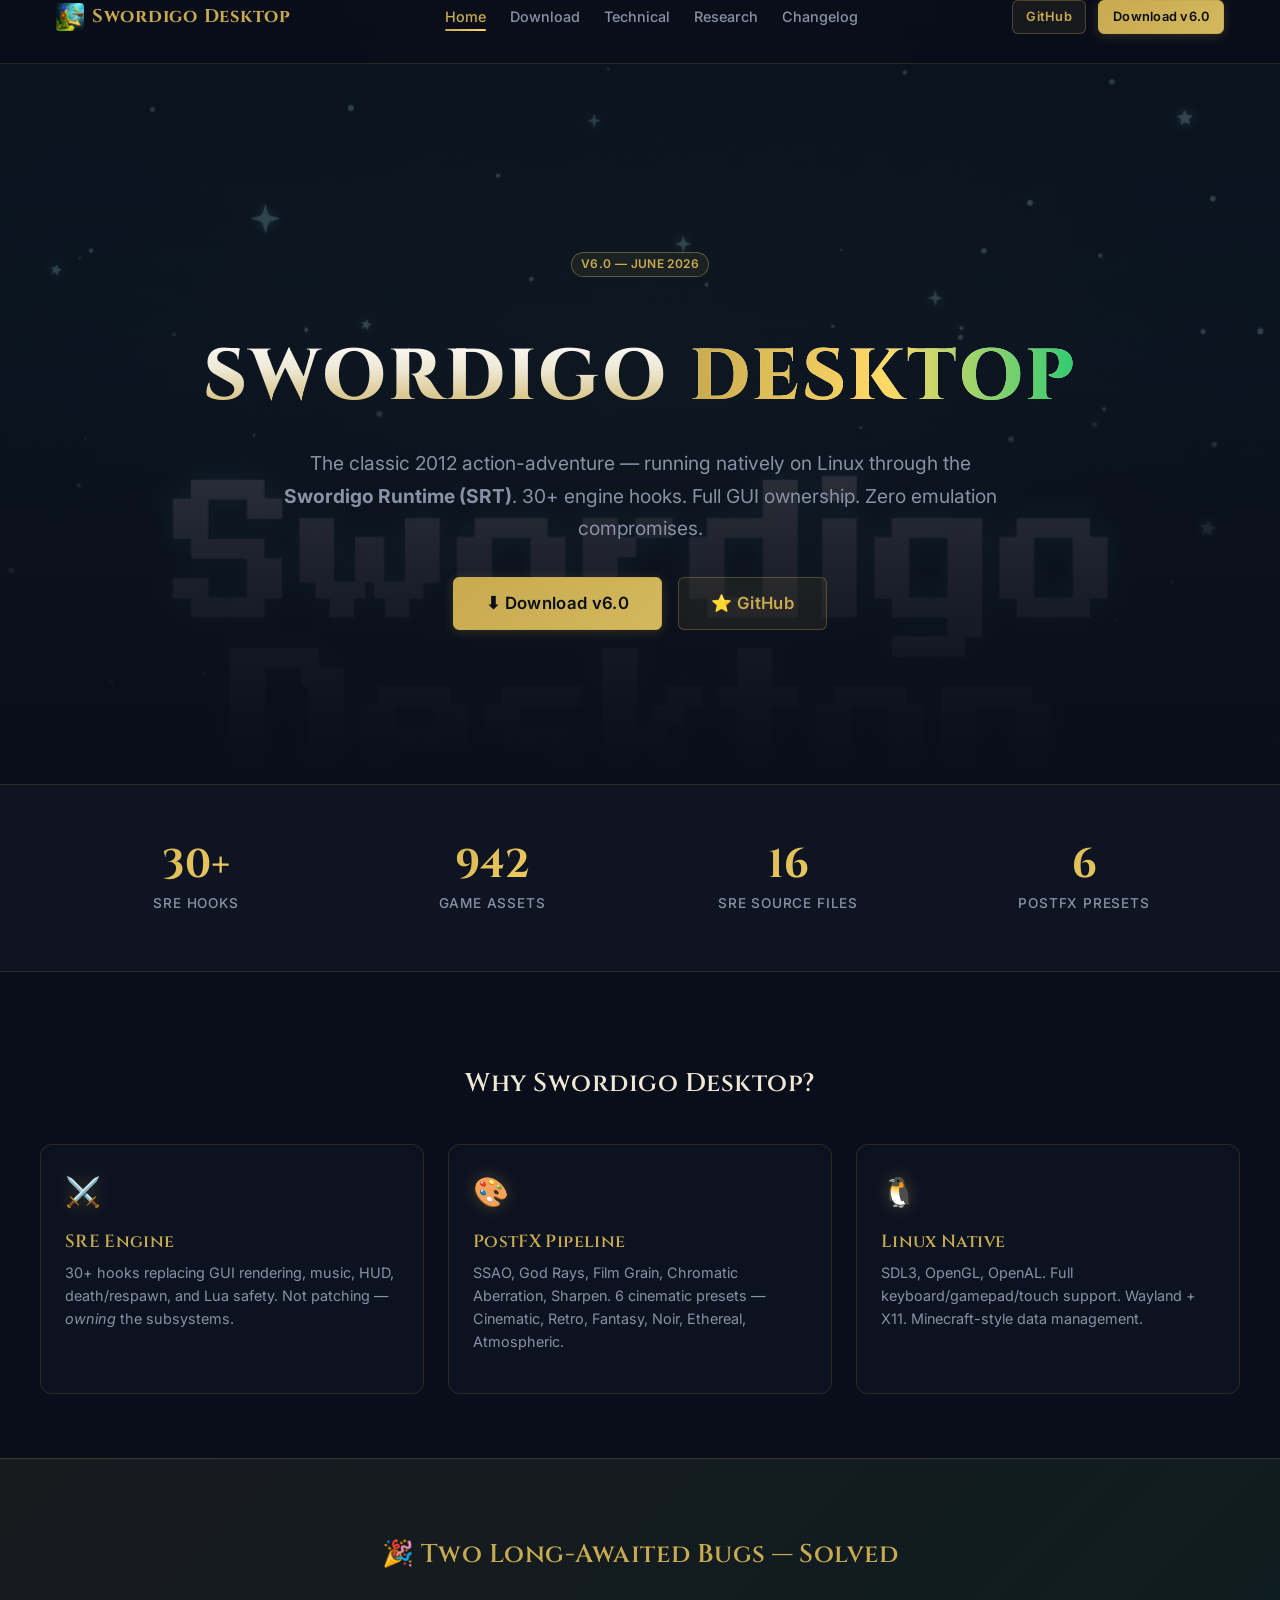
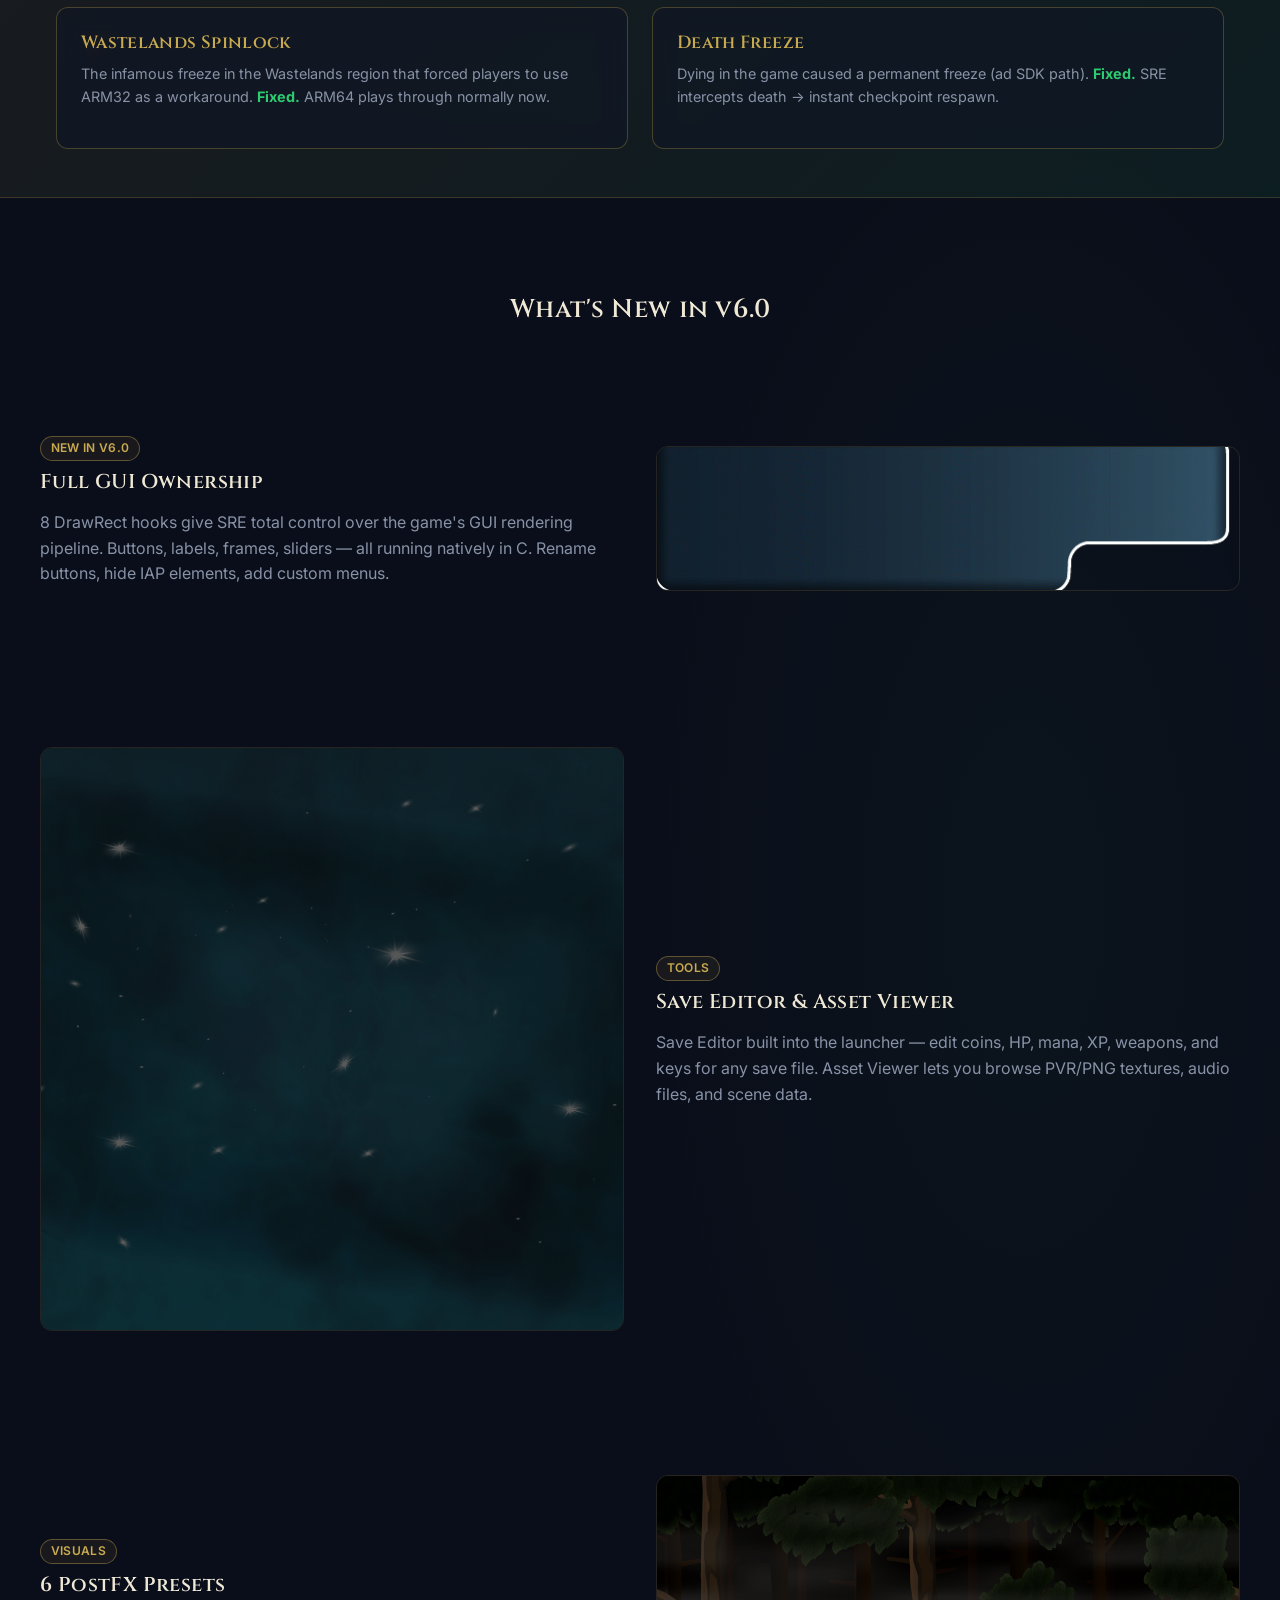
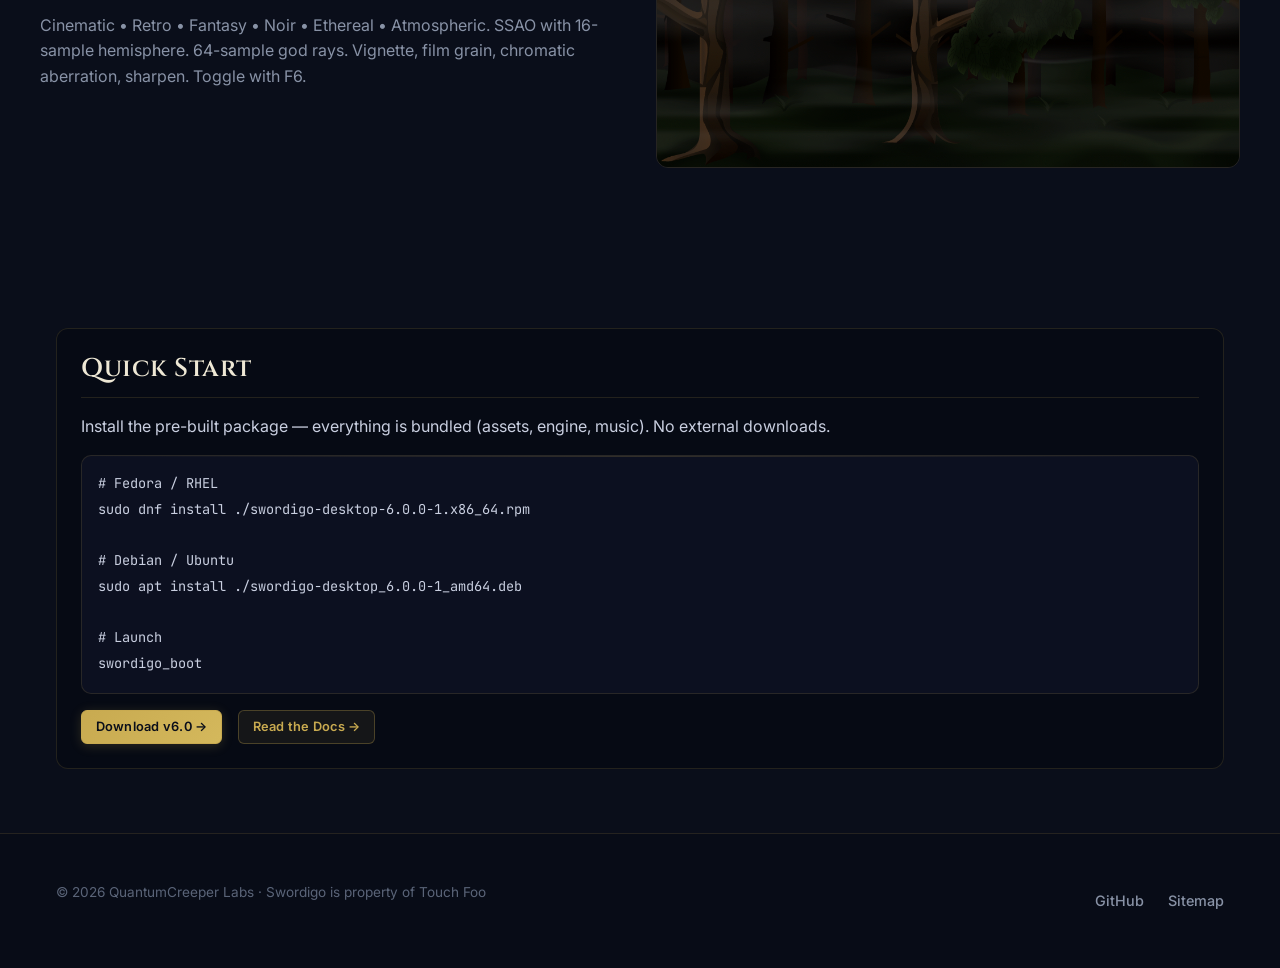
==== commit 0f0d74f5: "Update Web (#20)" ====
--- a/web/index.html
+++ b/web/index.html
@@ -3,10 +3,11 @@
 <head>
   <meta charset="UTF-8">
   <meta name="viewport" content="width=device-width, initial-scale=1.0">
-  <title>Swordigo Desktop — Linux Native Port</title>
-  <meta name="description" content="Swordigo Desktop is a Linux-native port of the classic action-adventure game, powered by the Swordigo Runtime Environment (SRE).">
+  <title>Swordigo Desktop — Native Linux Port | SRT v6.0</title>
+  <meta name="description" content="Swordigo Desktop v6.0 — a native Linux port of the classic action-adventure, powered by the Swordigo Runtime (SRT) with 30+ engine hooks replacing entire subsystems.">
+  <meta name="keywords" content="swordigo, desktop, linux, port, game, rpg, adventure, SRT, SRE, ARM emulation">
   <link rel="stylesheet" href="style.css">
-  <link rel="icon" href="data:image/svg+xml,<svg xmlns='http://www.w3.org/2000/svg' viewBox='0 0 100 100'><text y='.9em' font-size='90'>⚔️</text></svg>">
+  <link rel="icon" href="assets/icon_x11.png">
 </head>
 <body>
 
@@ -16,7 +17,8 @@
   <div class="container">
     <div class="navbar__inner">
       <a href="index.html" class="navbar__logo">
-        <span>⚔️</span> Swordigo Desktop
+        <img src="assets/icon_x11.png" alt="Swordigo" width="28" height="28" style="border-radius:4px;">
+        Swordigo Desktop
       </a>
       <ul class="navbar__nav">
         <li><a href="index.html" class="active">Home</a></li>
@@ -27,57 +29,150 @@
       </ul>
       <div class="navbar__cta">
         <a href="https://github.com/TheCorrectSynovian/SwordigoDesktop" class="btn btn--secondary btn--sm">GitHub</a>
-        <a href="download.html" class="btn btn--primary btn--sm">Download</a>
+        <a href="download.html" class="btn btn--primary btn--sm">Download v6.0</a>
       </div>
     </div>
   </div>
 </nav>
 
 <main>
-  <section class="hero">
-    <div class="container">
-      <h1 class="hero__title">Swordigo <span class="grad">Desktop</span></h1>
+  <!-- Hero with game background -->
+  <section class="hero hero--bg" style="background-image: linear-gradient(to bottom, rgba(10,14,26,0.4) 0%, rgba(10,14,26,0.85) 70%, rgba(10,14,26,1) 100%), url('assets/hero_bg0.png'); background-size: cover; background-position: center top; min-height: 80vh; display: flex; align-items: center;">
+    <div class="container" style="text-align: center;">
+      <span class="badge" style="margin-bottom: 1.5rem; display: inline-block;">v6.0 — June 2026</span>
+      <h1 class="hero__title" style="font-size: clamp(2.5rem, 6vw, 4.5rem);">Swordigo <span class="grad">Desktop</span></h1>
       <p class="hero__subtitle">
-        A professional Linux-native port of the classic action-adventure. 
-        Powered by the <strong>Swordigo Runtime Environment (SRE)</strong> — a high-performance ARM compatibility layer.
+        The classic 2012 action-adventure — running natively on Linux through the
+        <strong>Swordigo Runtime (SRT)</strong>. 30+ engine hooks. Full GUI ownership.
+        Zero emulation compromises.
       </p>
-      <div class="navbar__cta" style="justify-content: center;">
-        <a href="download.html" class="btn btn--primary">Get Started</a>
-        <a href="technical.html" class="btn btn--secondary">Read the Docs</a>
+      <div style="display: flex; gap: 1rem; justify-content: center; flex-wrap: wrap;">
+        <a href="download.html" class="btn btn--primary" style="font-size: 1.05rem; padding: 0.75rem 2rem;">⬇ Download v6.0</a>
+        <a href="https://github.com/TheCorrectSynovian/SwordigoDesktop" class="btn btn--secondary" style="font-size: 1.05rem; padding: 0.75rem 2rem;">⭐ GitHub</a>
       </div>
     </div>
   </section>
 
-  <section class="container" style="padding: var(--space-12) 0;">
+  <!-- Stats bar -->
+  <section style="background: var(--bg-surface); border-top: 1px solid var(--border); border-bottom: 1px solid var(--border); padding: 2rem 0;">
+    <div class="container">
+      <div class="grid grid--4" style="display: grid; grid-template-columns: repeat(4, 1fr); text-align: center; gap: 1rem;">
+        <div class="stat reveal">
+          <div class="stat__number">30+</div>
+          <div class="stat__label">SRE Hooks</div>
+        </div>
+        <div class="stat reveal">
+          <div class="stat__number">942</div>
+          <div class="stat__label">Game Assets</div>
+        </div>
+        <div class="stat reveal">
+          <div class="stat__number">16</div>
+          <div class="stat__label">SRE Source Files</div>
+        </div>
+        <div class="stat reveal">
+          <div class="stat__number">6</div>
+          <div class="stat__label">PostFX Presets</div>
+        </div>
+      </div>
+    </div>
+  </section>
+
+  <!-- Feature Cards -->
+  <section class="container" style="padding: 4rem 0;">
+    <h2 style="text-align: center; border: none; margin-bottom: 2rem;">Why Swordigo Desktop?</h2>
     <div class="grid grid--3">
       <div class="card reveal">
-        <div class="card__icon">⚙️</div>
-        <h3 class="card__title">SRE Core</h3>
-        <p class="card__desc">Custom ARMv7 emulator bridge with zero-overhead syscall translation and native GLES mapping.</p>
+        <div class="card__icon">⚔️</div>
+        <h3 class="card__title">SRE Engine</h3>
+        <p class="card__desc">30+ hooks replacing GUI rendering, music, HUD, death/respawn, and Lua safety. Not patching — <em>owning</em> the subsystems.</p>
       </div>
       <div class="card reveal">
         <div class="card__icon">🎨</div>
-        <h3 class="card__title">Enhanced Visuals</h3>
-        <p class="card__desc">Integrated PostFX pipeline featuring SSAO, God Rays, and high-fidelity texture filtering.</p>
+        <h3 class="card__title">PostFX Pipeline</h3>
+        <p class="card__desc">SSAO, God Rays, Film Grain, Chromatic Aberration, Sharpen. 6 cinematic presets — Cinematic, Retro, Fantasy, Noir, Ethereal, Atmospheric.</p>
       </div>
       <div class="card reveal">
         <div class="card__icon">🐧</div>
         <h3 class="card__title">Linux Native</h3>
-        <p class="card__desc">First-class support for Wayland/X11, SDL3 input, and native PulseAudio/PipeWire integration.</p>
+        <p class="card__desc">SDL3, OpenGL, OpenAL. Full keyboard/gamepad/touch support. Wayland + X11. Minecraft-style data management.</p>
       </div>
     </div>
   </section>
 
-  <section class="container" style="padding-bottom: var(--space-16);">
+  <!-- Milestone Fixes banner -->
+  <section style="background: linear-gradient(135deg, rgba(200,170,80,0.08) 0%, rgba(46,204,113,0.08) 100%); border-top: 1px solid rgba(200,170,80,0.2); border-bottom: 1px solid rgba(200,170,80,0.2); padding: 3rem 0;">
+    <div class="container">
+      <h2 style="text-align: center; border: none; color: var(--accent);">🎉 Two Long-Awaited Bugs — Solved</h2>
+      <div class="grid grid--2" style="margin-top: 1.5rem;">
+        <div class="card reveal" style="border-color: rgba(200,170,80,0.3);">
+          <h3 class="card__title" style="color: var(--accent);">Wastelands Spinlock</h3>
+          <p class="card__desc">The infamous freeze in the Wastelands region that forced players to use ARM32 as a workaround. <strong style="color: #2ecc71;">Fixed.</strong> ARM64 plays through normally now.</p>
+        </div>
+        <div class="card reveal" style="border-color: rgba(200,170,80,0.3);">
+          <h3 class="card__title" style="color: var(--accent);">Death Freeze</h3>
+          <p class="card__desc">Dying in the game caused a permanent freeze (ad SDK path). <strong style="color: #2ecc71;">Fixed.</strong> SRE intercepts death → instant checkpoint respawn.</p>
+        </div>
+      </div>
+    </div>
+  </section>
+
+  <!-- What's New - Feature rows with images -->
+  <section class="container" style="padding: 4rem 0;">
+    <h2 style="text-align: center; border: none; margin-bottom: 3rem;">What's New in v6.0</h2>
+
+    <!-- Feature 1: GUI Stack -->
+    <div class="feature-row reveal" style="display: grid; grid-template-columns: 1fr 1fr; gap: 2rem; align-items: center; margin-bottom: 3rem;">
+      <div>
+        <span class="badge">New in v6.0</span>
+        <h3 style="margin-top: 0.5rem;">Full GUI Ownership</h3>
+        <p style="color: var(--fg-muted);">8 DrawRect hooks give SRE total control over the game's GUI rendering pipeline. Buttons, labels, frames, sliders — all running natively in C. Rename buttons, hide IAP elements, add custom menus.</p>
+      </div>
+      <div style="border-radius: 12px; overflow: hidden; border: 1px solid var(--border);">
+        <img src="assets/ui_panel_flipped.png" alt="GUI Panel" style="width: 100%; display: block;">
+      </div>
+    </div>
+
+    <!-- Feature 2: Save Editor & Asset Viewer -->
+    <div class="feature-row reveal" style="display: grid; grid-template-columns: 1fr 1fr; gap: 2rem; align-items: center; margin-bottom: 3rem;">
+      <div style="border-radius: 12px; overflow: hidden; border: 1px solid var(--border);">
+        <img src="assets/launcher_bg_flipped.png" alt="Launcher" style="width: 100%; display: block;">
+      </div>
+      <div>
+        <span class="badge">Tools</span>
+        <h3 style="margin-top: 0.5rem;">Save Editor & Asset Viewer</h3>
+        <p style="color: var(--fg-muted);">Save Editor built into the launcher — edit coins, HP, mana, XP, weapons, and keys for any save file. Asset Viewer lets you browse PVR/PNG textures, audio files, and scene data.</p>
+      </div>
+    </div>
+
+    <!-- Feature 3: PostFX -->
+    <div class="feature-row reveal" style="display: grid; grid-template-columns: 1fr 1fr; gap: 2rem; align-items: center; margin-bottom: 3rem;">
+      <div>
+        <span class="badge">Visuals</span>
+        <h3 style="margin-top: 0.5rem;">6 PostFX Presets</h3>
+        <p style="color: var(--fg-muted);">Cinematic • Retro • Fantasy • Noir • Ethereal • Atmospheric. SSAO with 16-sample hemisphere. 64-sample god rays. Vignette, film grain, chromatic aberration, sharpen. Toggle with F6.</p>
+      </div>
+      <div style="border-radius: 12px; overflow: hidden; border: 1px solid var(--border);">
+        <img src="assets/forest_bg_flipped.png" alt="Forest scene" style="width: 100%; display: block;">
+      </div>
+    </div>
+  </section>
+
+  <!-- Quick Start -->
+  <section class="container" style="padding-bottom: 4rem;">
     <div class="card reveal" style="background: var(--bg-subtle);">
       <h2 class="mt-0">Quick Start</h2>
-      <p>Clone the repository and run the bootstrap script to get started with the development environment.</p>
-      <pre><code>git clone https://github.com/TheCorrectSynovian/SwordigoDesktop.git
-cd SwordigoDesktop
-./instx.sh --bootstrap
-./run_swordigo.sh</code></pre>
-      <div style="display: flex; gap: var(--space-4); margin-top: var(--space-4);">
-        <a href="download.html" class="btn btn--secondary btn--sm">View Installation Guide →</a>
+      <p>Install the pre-built package — everything is bundled (assets, engine, music). No external downloads.</p>
+      <pre><code># Fedora / RHEL
+sudo dnf install ./swordigo-desktop-6.0.0-1.x86_64.rpm
+
+# Debian / Ubuntu
+sudo apt install ./swordigo-desktop_6.0.0-1_amd64.deb
+
+# Launch
+swordigo_boot</code></pre>
+      <div style="display: flex; gap: 1rem; margin-top: 1rem; flex-wrap: wrap;">
+        <a href="download.html" class="btn btn--primary btn--sm">Download v6.0 →</a>
+        <a href="technical.html" class="btn btn--secondary btn--sm">Read the Docs →</a>
       </div>
     </div>
   </section>
@@ -86,7 +181,7 @@
 <footer class="footer">
   <div class="container">
     <div class="footer__inner">
-      <p>&copy; 2026 QuantumCreeper Labs. All rights reserved.</p>
+      <p>&copy; 2026 QuantumCreeper Labs · Swordigo is property of Touch Foo</p>
       <ul class="navbar__nav">
         <li><a href="https://github.com/TheCorrectSynovian/SwordigoDesktop">GitHub</a></li>
         <li><a href="sitemap.xml">Sitemap</a></li>
--- a/web/style.css
+++ b/web/style.css
@@ -1,25 +1,29 @@
-@import url('https://fonts.googleapis.com/css2?family=Inter:wght@300;400;500;600;700&family=JetBrains+Mono:wght@400;500;700&display=swap');
+@import url('https://fonts.googleapis.com/css2?family=Cinzel:wght@400;500;600;700;800;900&family=Inter:wght@300;400;500;600;700&family=JetBrains+Mono:wght@400;500;700&display=swap');
 
 :root {
-  /* Colors - Modern Deep Dark Theme */
-  --bg: #0d1117;
-  --bg-surface: #161b22;
-  --bg-subtle: #010409;
-  --border: #30363d;
-  --border-muted: #21262d;
-  
-  --fg: #c9d1d9;
-  --fg-muted: #8b949e;
-  --fg-subtle: #6e7681;
-  
-  --accent: #2f81f7;
-  --accent-muted: rgba(47, 129, 247, 0.15);
-  --success: #238636;
-  --warning: #d29922;
-  --danger: #da3633;
-  
-  --code-bg: #161b22;
-  
+  /* Colors - Fantasy RPG Dark Theme */
+  --bg: #0a0e1a;
+  --bg-surface: rgba(16, 22, 38, 0.75);
+  --bg-subtle: #060a14;
+  --border: rgba(200, 170, 80, 0.15);
+  --border-muted: rgba(200, 170, 80, 0.08);
+
+  --fg: #c9cfe0;
+  --fg-muted: #8892a6;
+  --fg-subtle: #5a6478;
+
+  --accent: #c8aa50;
+  --accent-bright: #ffd966;
+  --accent-muted: rgba(200, 170, 80, 0.12);
+  --accent-glow: rgba(200, 170, 80, 0.25);
+  --secondary: #2ecc71;
+  --secondary-muted: rgba(46, 204, 113, 0.12);
+  --success: #2ecc71;
+  --warning: #e6a817;
+  --danger: #e04040;
+
+  --code-bg: #0c1020;
+
   /* Spacing */
   --space-1: 0.25rem;
   --space-2: 0.5rem;
@@ -29,16 +33,52 @@
   --space-8: 2rem;
   --space-12: 3rem;
   --space-16: 4rem;
-  
+  --space-20: 5rem;
+  --space-24: 6rem;
+
   /* Typography */
   --font-sans: 'Inter', -apple-system, BlinkMacSystemFont, "Segoe UI", Helvetica, Arial, sans-serif;
+  --font-display: 'Cinzel', 'Georgia', 'Times New Roman', serif;
   --font-mono: 'JetBrains Mono', ui-monospace, SFMono-Regular, SF Mono, Menlo, Consolas, Liberation Mono, monospace;
-  
+
   /* Transitions */
-  --transition: all 0.2s cubic-bezier(0.4, 0, 0.2, 1);
-}
-
-/* Reset */
+  --transition: all 0.3s cubic-bezier(0.4, 0, 0.2, 1);
+  --transition-slow: all 0.5s cubic-bezier(0.4, 0, 0.2, 1);
+  --ease-out: cubic-bezier(0.16, 1, 0.3, 1);
+
+  /* Shadows */
+  --shadow-card: 0 4px 24px rgba(0, 0, 0, 0.4), 0 0 0 1px rgba(200, 170, 80, 0.06);
+  --shadow-glow: 0 0 30px rgba(200, 170, 80, 0.15), 0 0 60px rgba(200, 170, 80, 0.05);
+  --shadow-btn: 0 2px 12px rgba(200, 170, 80, 0.2);
+}
+
+/* ─── Keyframes ────────────────────────────────────────── */
+@keyframes shimmer {
+  0% { background-position: -200% center; }
+  100% { background-position: 200% center; }
+}
+
+@keyframes fadeUp {
+  from { opacity: 0; transform: translateY(30px); }
+  to { opacity: 1; transform: translateY(0); }
+}
+
+@keyframes float {
+  0%, 100% { transform: translateY(0); }
+  50% { transform: translateY(-8px); }
+}
+
+@keyframes pulseGlow {
+  0%, 100% { box-shadow: 0 0 20px rgba(200, 170, 80, 0.1); }
+  50% { box-shadow: 0 0 40px rgba(200, 170, 80, 0.25); }
+}
+
+@keyframes borderGlow {
+  0%, 100% { border-color: rgba(200, 170, 80, 0.15); }
+  50% { border-color: rgba(200, 170, 80, 0.35); }
+}
+
+/* ─── Reset ────────────────────────────────────────────── */
 *, *::before, *::after {
   box-sizing: border-box;
   margin: 0;
@@ -48,7 +88,7 @@
 html {
   font-family: var(--font-sans);
   font-size: 16px;
-  line-height: 1.5;
+  line-height: 1.6;
   color: var(--fg);
   background-color: var(--bg);
   scroll-behavior: smooth;
@@ -58,6 +98,10 @@
   min-height: 100vh;
   display: flex;
   flex-direction: column;
+  background:
+    radial-gradient(ellipse 80% 50% at 50% -20%, rgba(200, 170, 80, 0.06) 0%, transparent 60%),
+    radial-gradient(ellipse 60% 40% at 80% 60%, rgba(46, 204, 113, 0.03) 0%, transparent 50%),
+    var(--bg);
 }
 
 a {
@@ -67,7 +111,8 @@
 }
 
 a:hover {
-  text-decoration: underline;
+  color: var(--accent-bright);
+  text-decoration: none;
 }
 
 ul, ol {
@@ -80,35 +125,47 @@
   display: block;
 }
 
-/* Typography Helpers */
+::selection {
+  background: rgba(200, 170, 80, 0.3);
+  color: #fff;
+}
+
+/* ─── Typography ───────────────────────────────────────── */
 h1, h2, h3, h4, h5, h6 {
-  color: #fff;
+  font-family: var(--font-display);
+  color: #eee8d5;
   font-weight: 600;
   line-height: 1.25;
   margin-top: var(--space-8);
   margin-bottom: var(--space-4);
-}
-
-h1 { font-size: 2.25rem; }
-h2 { font-size: 1.5rem; border-bottom: 1px solid var(--border); padding-bottom: var(--space-2); }
+  letter-spacing: 0.02em;
+}
+
+h1 { font-size: 2.5rem; }
+h2 {
+  font-size: 1.6rem;
+  border-bottom: 1px solid var(--border);
+  padding-bottom: var(--space-3);
+}
 h3 { font-size: 1.25rem; }
 
 p { margin-bottom: var(--space-4); }
 
-/* Layout Components */
+/* ─── Layout ───────────────────────────────────────────── */
 .container {
   max-width: 1200px;
   margin: 0 auto;
   padding: 0 var(--space-4);
 }
 
-/* Navbar */
+/* ─── Navbar ───────────────────────────────────────────── */
 .navbar {
   position: sticky;
   top: 0;
   z-index: 100;
-  background: rgba(13, 17, 23, 0.8);
-  backdrop-filter: blur(8px);
+  background: rgba(10, 14, 26, 0.75);
+  backdrop-filter: blur(16px);
+  -webkit-backdrop-filter: blur(16px);
   border-bottom: 1px solid var(--border);
   height: 64px;
 }
@@ -124,12 +181,17 @@
   display: flex;
   align-items: center;
   gap: var(--space-2);
+  font-family: var(--font-display);
   font-weight: 700;
-  font-size: 1.1rem;
-  color: #fff;
-}
-
-.navbar__logo:hover { text-decoration: none; }
+  font-size: 1.15rem;
+  color: var(--accent);
+  letter-spacing: 0.04em;
+}
+
+.navbar__logo:hover {
+  text-decoration: none;
+  color: var(--accent-bright);
+}
 
 .navbar__nav {
   display: flex;
@@ -140,10 +202,30 @@
   color: var(--fg-muted);
   font-size: 0.9rem;
   font-weight: 500;
-}
-
-.navbar__nav a:hover, .navbar__nav a.active {
-  color: #fff;
+  position: relative;
+  padding-bottom: 2px;
+}
+
+.navbar__nav a::after {
+  content: '';
+  position: absolute;
+  bottom: -4px;
+  left: 0;
+  width: 0;
+  height: 2px;
+  background: linear-gradient(90deg, var(--accent), var(--accent-bright));
+  border-radius: 2px;
+  transition: width 0.3s var(--ease-out);
+}
+
+.navbar__nav a:hover::after,
+.navbar__nav a.active::after {
+  width: 100%;
+}
+
+.navbar__nav a:hover,
+.navbar__nav a.active {
+  color: var(--accent);
   text-decoration: none;
 }
 
@@ -152,70 +234,145 @@
   gap: var(--space-3);
 }
 
-/* Buttons */
+/* ─── Buttons ──────────────────────────────────────────── */
 .btn {
   display: inline-flex;
   align-items: center;
   justify-content: center;
-  padding: var(--space-2) var(--space-4);
+  padding: 0.6rem 1.4rem;
   font-size: 0.9rem;
   font-weight: 600;
+  font-family: var(--font-sans);
   border-radius: 6px;
   cursor: pointer;
   transition: var(--transition);
   border: 1px solid transparent;
   gap: var(--space-2);
+  letter-spacing: 0.02em;
+  text-decoration: none;
 }
 
 .btn--primary {
-  background: var(--accent);
-  color: #fff;
+  background: linear-gradient(135deg, var(--accent), #d4b85c);
+  color: #0a0e1a;
+  border-color: var(--accent);
+  box-shadow: var(--shadow-btn);
 }
 
 .btn--primary:hover {
-  background: #4791ff;
+  background: linear-gradient(135deg, var(--accent-bright), #e0c460);
+  color: #0a0e1a;
   text-decoration: none;
+  box-shadow: 0 4px 20px rgba(200, 170, 80, 0.35);
+  transform: translateY(-1px);
 }
 
 .btn--secondary {
-  background: var(--bg-surface);
-  color: var(--fg);
-  border-color: var(--border);
+  background: rgba(200, 170, 80, 0.08);
+  color: var(--accent);
+  border-color: rgba(200, 170, 80, 0.3);
 }
 
 .btn--secondary:hover {
-  background: var(--border-muted);
+  background: rgba(200, 170, 80, 0.15);
+  border-color: var(--accent);
+  color: var(--accent-bright);
   text-decoration: none;
+  transform: translateY(-1px);
 }
 
 .btn--sm {
-  padding: 0.35rem 0.75rem;
+  padding: 0.35rem 0.85rem;
   font-size: 0.8rem;
 }
 
-/* Hero Section */
+.btn--lg {
+  padding: 0.8rem 2rem;
+  font-size: 1rem;
+  border-radius: 8px;
+}
+
+/* ─── Hero Section ─────────────────────────────────────── */
 .hero {
-  padding: var(--space-16) 0;
+  padding: var(--space-24) 0 var(--space-16);
   text-align: center;
-  background: radial-gradient(circle at top, rgba(47, 129, 247, 0.1) 0%, transparent 50%);
+  position: relative;
+  overflow: hidden;
+  background:
+    radial-gradient(ellipse 100% 60% at 50% 0%, rgba(200, 170, 80, 0.08) 0%, transparent 60%),
+    radial-gradient(ellipse 50% 40% at 20% 80%, rgba(46, 204, 113, 0.04) 0%, transparent 50%);
+}
+
+.hero::before {
+  content: '';
+  position: absolute;
+  top: -50%;
+  left: -50%;
+  width: 200%;
+  height: 200%;
+  background: radial-gradient(circle at 50% 50%, rgba(200, 170, 80, 0.03) 0%, transparent 40%);
+  animation: float 8s ease-in-out infinite;
+  pointer-events: none;
 }
 
 .hero__title {
-  font-size: 3.5rem;
-  margin-bottom: var(--space-4);
-  background: linear-gradient(180deg, #fff 0%, #8b949e 100%);
+  font-family: var(--font-display);
+  font-size: clamp(2.8rem, 6vw, 5rem);
+  font-weight: 800;
+  margin-bottom: var(--space-6);
+  letter-spacing: 0.04em;
+  text-transform: uppercase;
+  background: linear-gradient(180deg, #ffffff 0%, #eee8d5 40%, #c8aa50 100%);
   -webkit-background-clip: text;
+  background-clip: text;
   -webkit-text-fill-color: transparent;
+  position: relative;
+  z-index: 1;
 }
 
 .hero__subtitle {
-  font-size: 1.25rem;
-  color: var(--fg-muted);
-  max-width: 700px;
+  font-size: 1.2rem;
+  color: var(--fg-muted);
+  max-width: 720px;
   margin: 0 auto var(--space-8);
-}
-
-/* Documentation Layout */
+  line-height: 1.7;
+  position: relative;
+  z-index: 1;
+}
+
+/* Hero with Background Image */
+.hero--bg {
+  position: relative;
+  background-size: cover;
+  background-position: center;
+  background-repeat: no-repeat;
+  background-attachment: fixed;
+  min-height: 520px;
+  display: flex;
+  align-items: center;
+  justify-content: center;
+}
+
+.hero--bg::after {
+  content: '';
+  position: absolute;
+  inset: 0;
+  background:
+    linear-gradient(180deg,
+      rgba(10, 14, 26, 0.6) 0%,
+      rgba(10, 14, 26, 0.35) 40%,
+      rgba(10, 14, 26, 0.7) 80%,
+      rgba(10, 14, 26, 1) 100%
+    );
+  z-index: 0;
+}
+
+.hero--bg > * {
+  position: relative;
+  z-index: 1;
+}
+
+/* ─── Documentation Layout ─────────────────────────────── */
 .doc-layout {
   display: grid;
   grid-template-columns: 260px 1fr 240px;
@@ -252,10 +409,11 @@
 .sidebar-nav__title {
   font-size: 0.75rem;
   font-weight: 700;
-  color: var(--fg-subtle);
+  color: var(--accent);
   text-transform: uppercase;
-  letter-spacing: 0.05em;
+  letter-spacing: 0.08em;
   margin-bottom: var(--space-3);
+  font-family: var(--font-display);
 }
 
 .sidebar-nav__link {
@@ -283,6 +441,10 @@
   font-size: 0.8rem;
   font-weight: 600;
   margin-bottom: var(--space-3);
+  color: var(--accent);
+  font-family: var(--font-display);
+  letter-spacing: 0.05em;
+  text-transform: uppercase;
 }
 
 .toc__link {
@@ -295,7 +457,7 @@
 }
 
 .toc__link:hover {
-  color: #fff;
+  color: var(--accent);
   text-decoration: none;
 }
 
@@ -304,7 +466,7 @@
   border-left-color: var(--accent);
 }
 
-/* Feature Grid */
+/* ─── Feature Grid ─────────────────────────────────────── */
 .grid {
   display: grid;
   gap: var(--space-6);
@@ -317,43 +479,140 @@
   .grid--2, .grid--3 { grid-template-columns: 1fr; }
 }
 
+/* ─── Cards — Glass-morphism ───────────────────────────── */
 .card {
-  background: var(--bg-surface);
+  background: rgba(16, 22, 38, 0.6);
+  backdrop-filter: blur(12px);
+  -webkit-backdrop-filter: blur(12px);
   border: 1px solid var(--border);
-  border-radius: 8px;
+  border-radius: 12px;
   padding: var(--space-6);
   transition: var(--transition);
+  position: relative;
+  overflow: hidden;
+}
+
+.card::before {
+  content: '';
+  position: absolute;
+  top: 0;
+  left: 0;
+  right: 0;
+  height: 1px;
+  background: linear-gradient(90deg, transparent, rgba(200, 170, 80, 0.3), transparent);
+  opacity: 0;
+  transition: opacity 0.4s ease;
 }
 
 .card:hover {
-  border-color: var(--fg-subtle);
+  border-color: rgba(200, 170, 80, 0.3);
+  box-shadow: 0 8px 32px rgba(0, 0, 0, 0.4), 0 0 20px rgba(200, 170, 80, 0.06);
+  transform: translateY(-2px);
+}
+
+.card:hover::before {
+  opacity: 1;
 }
 
 .card__icon {
-  font-size: 1.5rem;
+  font-size: 1.8rem;
   margin-bottom: var(--space-4);
-  color: var(--accent);
+  display: inline-block;
+  filter: drop-shadow(0 0 8px rgba(200, 170, 80, 0.3));
 }
 
 .card__title {
   font-size: 1.1rem;
   margin-bottom: var(--space-2);
   margin-top: 0;
+  font-family: var(--font-display);
+  color: var(--accent);
+  letter-spacing: 0.02em;
 }
 
 .card__desc {
   font-size: 0.9rem;
   color: var(--fg-muted);
-}
-
-/* Code Blocks */
+  line-height: 1.6;
+}
+
+/* ─── Download Card — Prominent version ────────────────── */
+.download-card {
+  background: rgba(16, 22, 38, 0.7);
+  backdrop-filter: blur(16px);
+  -webkit-backdrop-filter: blur(16px);
+  border: 1px solid rgba(200, 170, 80, 0.2);
+  border-radius: 16px;
+  padding: var(--space-8);
+  transition: var(--transition-slow);
+  position: relative;
+  overflow: hidden;
+  text-align: center;
+}
+
+.download-card::before {
+  content: '';
+  position: absolute;
+  inset: 0;
+  border-radius: 16px;
+  padding: 1px;
+  background: linear-gradient(135deg, rgba(200, 170, 80, 0.3), transparent, rgba(46, 204, 113, 0.2));
+  -webkit-mask: linear-gradient(#fff 0 0) content-box, linear-gradient(#fff 0 0);
+  -webkit-mask-composite: xor;
+  mask-composite: exclude;
+  pointer-events: none;
+  opacity: 0;
+  transition: opacity 0.4s ease;
+}
+
+.download-card:hover {
+  border-color: rgba(200, 170, 80, 0.35);
+  box-shadow: var(--shadow-glow);
+  transform: translateY(-4px);
+}
+
+.download-card:hover::before {
+  opacity: 1;
+}
+
+.download-card__icon {
+  font-size: 3rem;
+  margin-bottom: var(--space-4);
+  display: block;
+}
+
+.download-card__title {
+  font-family: var(--font-display);
+  font-size: 1.4rem;
+  color: #eee8d5;
+  margin-bottom: var(--space-2);
+}
+
+.download-card__desc {
+  color: var(--fg-muted);
+  font-size: 0.95rem;
+  margin-bottom: var(--space-6);
+}
+
+/* ─── Code Blocks ──────────────────────────────────────── */
 pre {
   background: var(--code-bg);
   padding: var(--space-4);
-  border-radius: 8px;
+  border-radius: 10px;
   border: 1px solid var(--border);
   overflow-x: auto;
   margin-bottom: var(--space-4);
+  position: relative;
+}
+
+pre::before {
+  content: '';
+  position: absolute;
+  top: 0;
+  left: 0;
+  right: 0;
+  height: 1px;
+  background: linear-gradient(90deg, transparent, rgba(200, 170, 80, 0.2), transparent);
 }
 
 code {
@@ -361,10 +620,10 @@
   font-size: 0.85rem;
 }
 
-/* Callouts */
+/* ─── Callouts ─────────────────────────────────────────── */
 .callout {
   padding: var(--space-4);
-  border-radius: 8px;
+  border-radius: 10px;
   border-left: 4px solid var(--accent);
   background: var(--accent-muted);
   margin-bottom: var(--space-6);
@@ -372,22 +631,213 @@
 
 .callout--warning {
   border-left-color: var(--warning);
-  background: rgba(210, 153, 34, 0.1);
+  background: rgba(230, 168, 23, 0.08);
+}
+
+.callout--success {
+  border-left-color: var(--secondary);
+  background: var(--secondary-muted);
 }
 
 .callout__title {
   font-weight: 700;
   margin-bottom: var(--space-1);
   font-size: 0.9rem;
-}
-
-/* Footer */
+  font-family: var(--font-display);
+  color: var(--accent);
+  letter-spacing: 0.02em;
+}
+
+.callout--warning .callout__title {
+  color: var(--warning);
+}
+
+.callout--success .callout__title {
+  color: var(--secondary);
+}
+
+/* ─── Badge ────────────────────────────────────────────── */
+.badge {
+  display: inline-flex;
+  align-items: center;
+  gap: var(--space-1);
+  padding: 0.2rem 0.6rem;
+  font-size: 0.75rem;
+  font-weight: 600;
+  border-radius: 999px;
+  border: 1px solid rgba(200, 170, 80, 0.4);
+  color: var(--accent);
+  background: rgba(200, 170, 80, 0.08);
+  letter-spacing: 0.03em;
+  text-transform: uppercase;
+  font-family: var(--font-sans);
+  line-height: 1.4;
+}
+
+.badge--success {
+  border-color: rgba(46, 204, 113, 0.4);
+  color: var(--secondary);
+  background: rgba(46, 204, 113, 0.08);
+}
+
+.badge--danger {
+  border-color: rgba(224, 64, 64, 0.4);
+  color: var(--danger);
+  background: rgba(224, 64, 64, 0.08);
+}
+
+.badge--neutral {
+  border-color: rgba(136, 146, 166, 0.3);
+  color: var(--fg-muted);
+  background: rgba(136, 146, 166, 0.08);
+}
+
+/* ─── Timeline ─────────────────────────────────────────── */
+.timeline-item {
+  position: relative;
+  padding-left: 2rem;
+  padding-bottom: var(--space-8);
+  border-left: 2px solid var(--border);
+}
+
+.timeline-item:last-child {
+  border-left-color: transparent;
+  padding-bottom: 0;
+}
+
+.timeline-item::before {
+  content: '';
+  position: absolute;
+  left: -6px;
+  top: 6px;
+  width: 10px;
+  height: 10px;
+  border-radius: 50%;
+  background: var(--bg);
+  border: 2px solid var(--accent);
+  box-shadow: 0 0 8px rgba(200, 170, 80, 0.3);
+}
+
+.timeline-item__date {
+  font-size: 0.8rem;
+  color: var(--accent);
+  font-weight: 600;
+  font-family: var(--font-display);
+  letter-spacing: 0.04em;
+  margin-bottom: var(--space-1);
+  text-transform: uppercase;
+}
+
+.timeline-item__title {
+  font-family: var(--font-display);
+  font-size: 1.15rem;
+  color: #eee8d5;
+  margin-top: 0;
+  margin-bottom: var(--space-2);
+}
+
+.timeline-item__content {
+  color: var(--fg-muted);
+  font-size: 0.9rem;
+  line-height: 1.6;
+}
+
+/* ─── Stats ────────────────────────────────────────────── */
+.stat {
+  text-align: center;
+  padding: var(--space-6);
+}
+
+.stat__number {
+  font-family: var(--font-display);
+  font-size: 2.5rem;
+  font-weight: 700;
+  background: linear-gradient(135deg, var(--accent), var(--accent-bright));
+  -webkit-background-clip: text;
+  background-clip: text;
+  -webkit-text-fill-color: transparent;
+  line-height: 1.2;
+  margin-bottom: var(--space-1);
+}
+
+.stat__label {
+  font-size: 0.85rem;
+  color: var(--fg-muted);
+  text-transform: uppercase;
+  letter-spacing: 0.06em;
+  font-weight: 500;
+}
+
+/* ─── Feature Row — Alternating ────────────────────────── */
+.feature-row {
+  display: grid;
+  grid-template-columns: 1fr 1fr;
+  gap: var(--space-12);
+  align-items: center;
+  padding: var(--space-12) 0;
+}
+
+.feature-row:nth-child(even) .feature-row__media {
+  order: -1;
+}
+
+.feature-row__content {
+  padding: var(--space-4);
+}
+
+.feature-row__title {
+  font-family: var(--font-display);
+  font-size: 1.6rem;
+  color: #eee8d5;
+  margin-top: 0;
+  margin-bottom: var(--space-4);
+}
+
+.feature-row__desc {
+  color: var(--fg-muted);
+  font-size: 1rem;
+  line-height: 1.7;
+  margin-bottom: var(--space-6);
+}
+
+.feature-row__media {
+  border-radius: 12px;
+  overflow: hidden;
+  border: 1px solid var(--border);
+  box-shadow: var(--shadow-card);
+}
+
+.feature-row__media img {
+  width: 100%;
+  display: block;
+}
+
+@media (max-width: 768px) {
+  .feature-row {
+    grid-template-columns: 1fr;
+    gap: var(--space-6);
+  }
+  .feature-row:nth-child(even) .feature-row__media {
+    order: 0;
+  }
+}
+
+/* ─── Footer ───────────────────────────────────────────── */
 .footer {
   margin-top: auto;
   padding: var(--space-12) 0;
   border-top: 1px solid var(--border);
   color: var(--fg-subtle);
   font-size: 0.85rem;
+  background: rgba(6, 10, 20, 0.5);
+}
+
+.footer a {
+  color: var(--fg-muted);
+}
+
+.footer a:hover {
+  color: var(--accent);
 }
 
 .footer__inner {
@@ -396,7 +846,14 @@
   align-items: center;
 }
 
-/* Stars Canvas - keep it but more subtle */
+.footer__brand {
+  font-family: var(--font-display);
+  color: var(--accent);
+  font-size: 0.9rem;
+  letter-spacing: 0.04em;
+}
+
+/* ─── Stars Canvas ─────────────────────────────────────── */
 #stars-canvas {
   position: fixed;
   top: 0;
@@ -405,14 +862,14 @@
   height: 100%;
   z-index: -1;
   pointer-events: none;
-  opacity: 0.3;
-}
-
-/* Animations */
+  opacity: 0.25;
+}
+
+/* ─── Animations ───────────────────────────────────────── */
 .reveal {
   opacity: 0;
-  transform: translateY(20px);
-  transition: opacity 0.6s var(--ease-out), transform 0.6s var(--ease-out);
+  transform: translateY(24px);
+  transition: opacity 0.7s var(--ease-out), transform 0.7s var(--ease-out);
 }
 
 .reveal.visible {
@@ -420,23 +877,102 @@
   transform: translateY(0);
 }
 
-/* Search bar (placeholder style) */
+/* Stagger delays for grid children */
+.reveal:nth-child(2) { transition-delay: 0.1s; }
+.reveal:nth-child(3) { transition-delay: 0.2s; }
+.reveal:nth-child(4) { transition-delay: 0.3s; }
+.reveal:nth-child(5) { transition-delay: 0.4s; }
+.reveal:nth-child(6) { transition-delay: 0.5s; }
+
+/* ─── Search bar ───────────────────────────────────────── */
 .search-input {
-  background: var(--bg-subtle);
+  background: rgba(10, 14, 26, 0.8);
   border: 1px solid var(--border);
   border-radius: 6px;
   padding: 0.4rem 0.75rem;
   color: var(--fg);
   font-size: 0.85rem;
   width: 200px;
-}
-
-/* Utility */
+  transition: var(--transition);
+}
+
+.search-input:focus {
+  outline: none;
+  border-color: rgba(200, 170, 80, 0.4);
+  box-shadow: 0 0 0 3px rgba(200, 170, 80, 0.1);
+}
+
+/* ─── Utility ──────────────────────────────────────────── */
 .grad {
-  background: linear-gradient(90deg, #5fe6d2, #ffd966, #a5d633);
+  background: linear-gradient(
+    90deg,
+    var(--accent) 0%,
+    var(--accent-bright) 25%,
+    var(--secondary) 50%,
+    var(--accent-bright) 75%,
+    var(--accent) 100%
+  );
+  background-size: 200% auto;
   -webkit-background-clip: text;
+  background-clip: text;
   -webkit-text-fill-color: transparent;
+  animation: shimmer 4s linear infinite;
 }
 
 .mb-0 { margin-bottom: 0; }
 .mt-0 { margin-top: 0; }
+.text-center { text-align: center; }
+.text-gold { color: var(--accent); }
+.text-emerald { color: var(--secondary); }
+
+/* Divider with ornamental feel */
+.divider {
+  border: none;
+  height: 1px;
+  background: linear-gradient(90deg, transparent, var(--border), transparent);
+  margin: var(--space-12) 0;
+}
+
+/* ─── Scrollbar ────────────────────────────────────────── */
+::-webkit-scrollbar {
+  width: 8px;
+  height: 8px;
+}
+
+::-webkit-scrollbar-track {
+  background: var(--bg);
+}
+
+::-webkit-scrollbar-thumb {
+  background: rgba(200, 170, 80, 0.2);
+  border-radius: 4px;
+}
+
+::-webkit-scrollbar-thumb:hover {
+  background: rgba(200, 170, 80, 0.35);
+}
+
+/* ─── Responsive ───────────────────────────────────────── */
+@media (max-width: 768px) {
+  .navbar__nav {
+    display: none;
+  }
+
+  .hero {
+    padding: var(--space-12) 0;
+  }
+
+  .hero__title {
+    font-size: 2.4rem;
+  }
+
+  .footer__inner {
+    flex-direction: column;
+    gap: var(--space-4);
+    text-align: center;
+  }
+
+  .stat__number {
+    font-size: 2rem;
+  }
+}
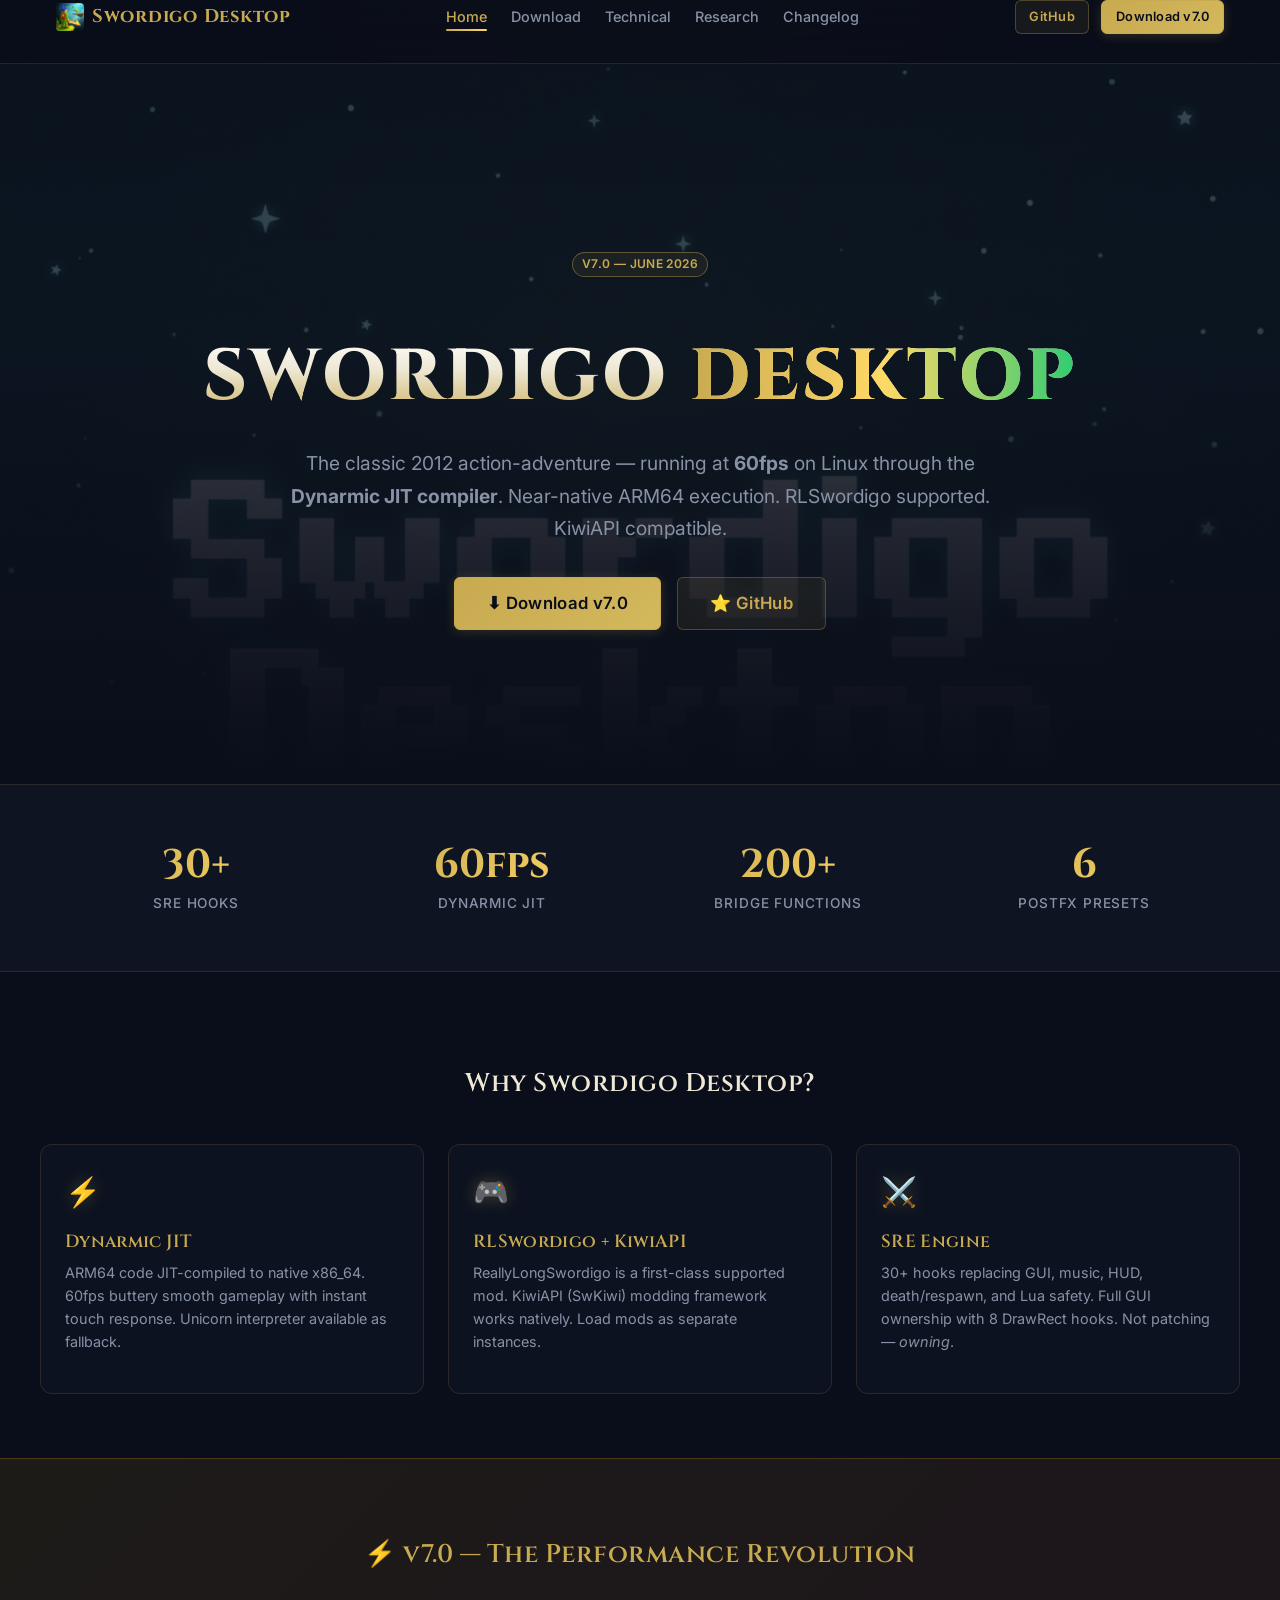
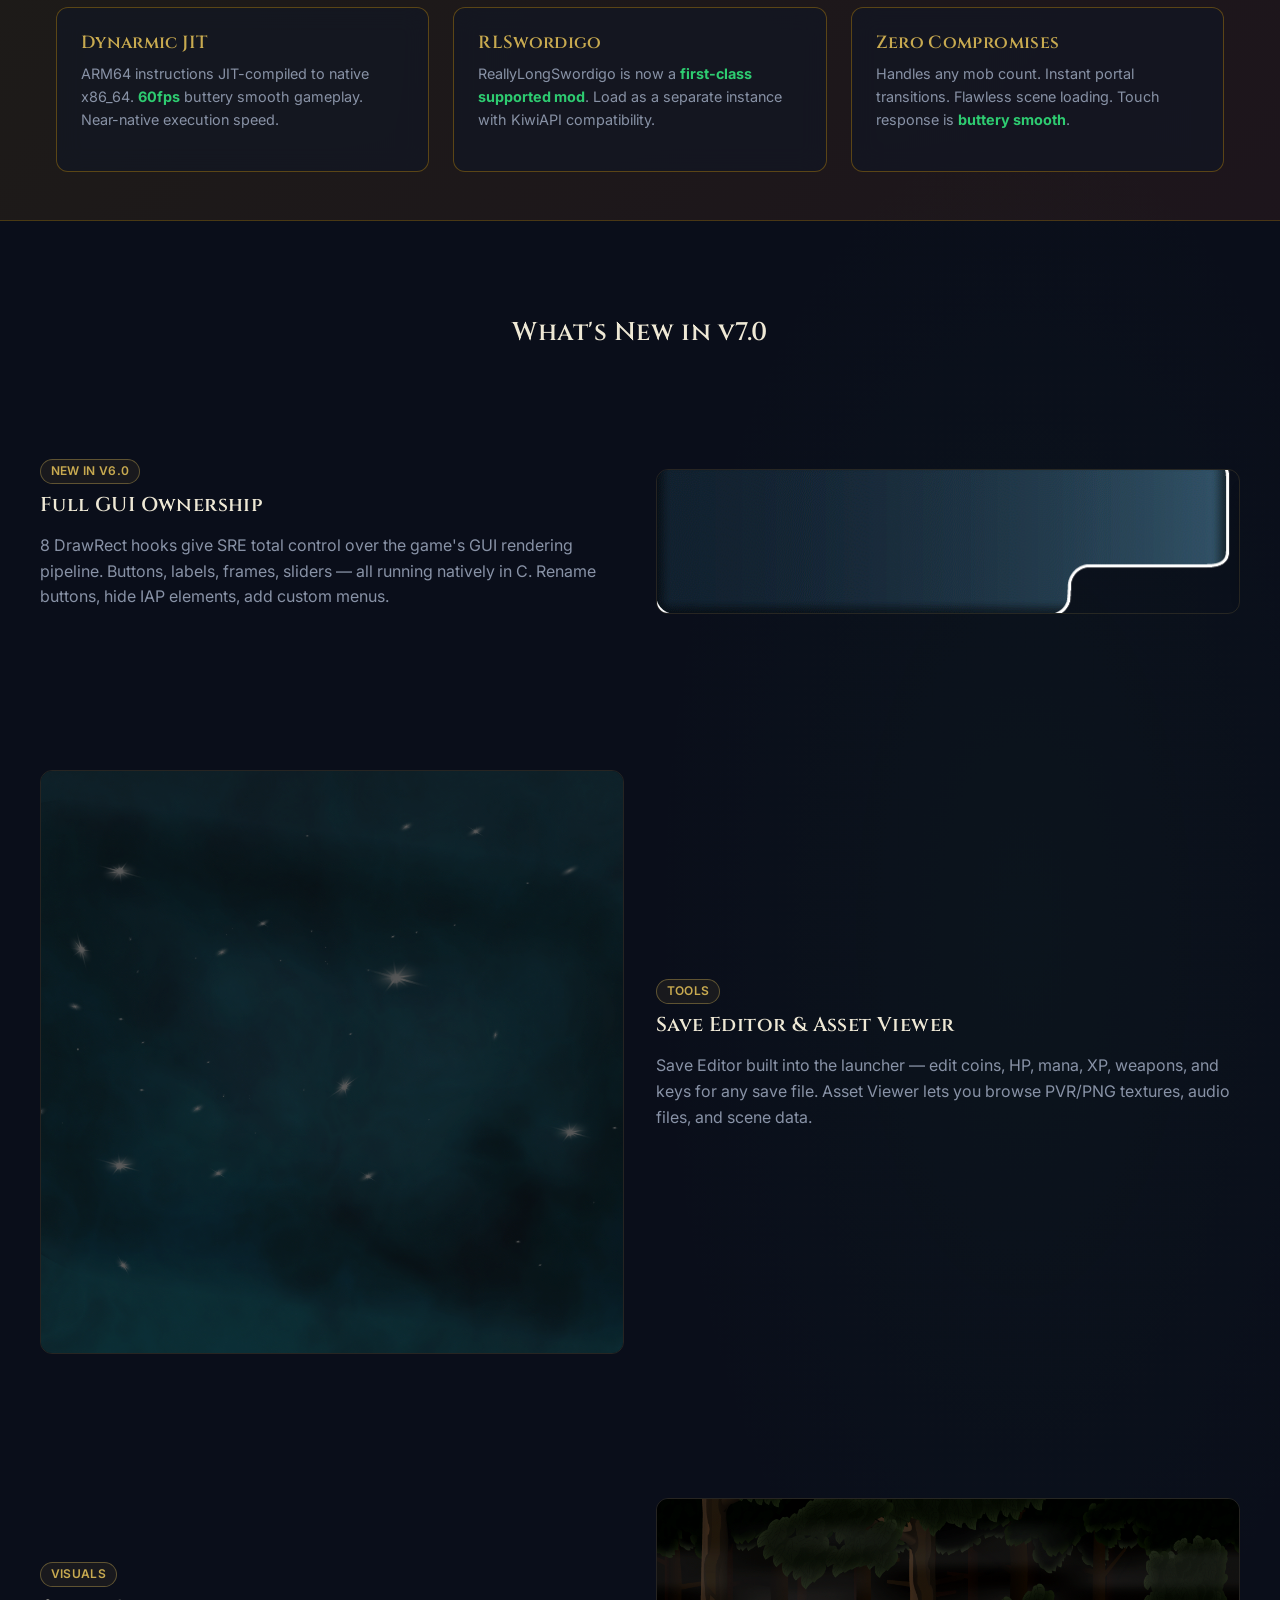
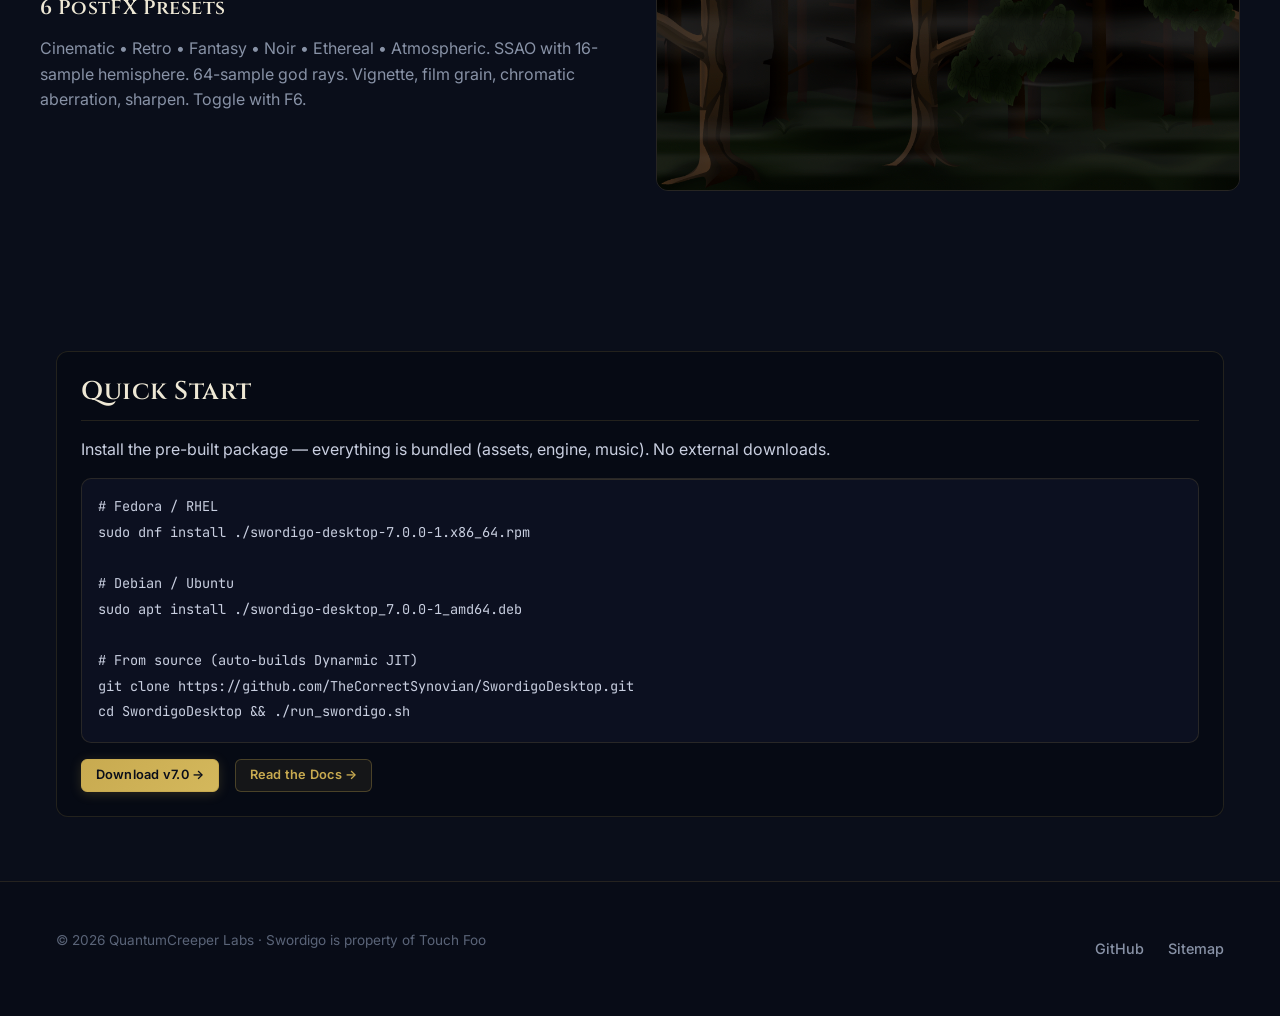
==== commit 5cb4a249: "v7: Dynarmic JIT — The Performance Revolution - Dynarmic ARM64 JIT now default engine (60fps, butter" ====
--- a/web/index.html
+++ b/web/index.html
@@ -3,8 +3,8 @@
 <head>
   <meta charset="UTF-8">
   <meta name="viewport" content="width=device-width, initial-scale=1.0">
-  <title>Swordigo Desktop — Native Linux Port | SRT v6.0</title>
-  <meta name="description" content="Swordigo Desktop v6.0 — a native Linux port of the classic action-adventure, powered by the Swordigo Runtime (SRT) with 30+ engine hooks replacing entire subsystems.">
+  <title>Swordigo Desktop — Native Linux Port | SRT v7.0</title>
+  <meta name="description" content="Swordigo Desktop v7.0 — a native Linux port running at 60fps through the Dynarmic JIT compiler. RLSwordigo support, KiwiAPI compatible, 30+ engine hooks.">
   <meta name="keywords" content="swordigo, desktop, linux, port, game, rpg, adventure, SRT, SRE, ARM emulation">
   <link rel="stylesheet" href="style.css">
   <link rel="icon" href="assets/icon_x11.png">
@@ -29,7 +29,7 @@
       </ul>
       <div class="navbar__cta">
         <a href="https://github.com/TheCorrectSynovian/SwordigoDesktop" class="btn btn--secondary btn--sm">GitHub</a>
-        <a href="download.html" class="btn btn--primary btn--sm">Download v6.0</a>
+        <a href="download.html" class="btn btn--primary btn--sm">Download v7.0</a>
       </div>
     </div>
   </div>
@@ -39,15 +39,15 @@
   <!-- Hero with game background -->
   <section class="hero hero--bg" style="background-image: linear-gradient(to bottom, rgba(10,14,26,0.4) 0%, rgba(10,14,26,0.85) 70%, rgba(10,14,26,1) 100%), url('assets/hero_bg0.png'); background-size: cover; background-position: center top; min-height: 80vh; display: flex; align-items: center;">
     <div class="container" style="text-align: center;">
-      <span class="badge" style="margin-bottom: 1.5rem; display: inline-block;">v6.0 — June 2026</span>
+      <span class="badge" style="margin-bottom: 1.5rem; display: inline-block;">v7.0 — June 2026</span>
       <h1 class="hero__title" style="font-size: clamp(2.5rem, 6vw, 4.5rem);">Swordigo <span class="grad">Desktop</span></h1>
       <p class="hero__subtitle">
-        The classic 2012 action-adventure — running natively on Linux through the
-        <strong>Swordigo Runtime (SRT)</strong>. 30+ engine hooks. Full GUI ownership.
-        Zero emulation compromises.
+        The classic 2012 action-adventure — running at <strong>60fps</strong> on Linux through the
+        <strong>Dynarmic JIT compiler</strong>. Near-native ARM64 execution.
+        RLSwordigo supported. KiwiAPI compatible.
       </p>
       <div style="display: flex; gap: 1rem; justify-content: center; flex-wrap: wrap;">
-        <a href="download.html" class="btn btn--primary" style="font-size: 1.05rem; padding: 0.75rem 2rem;">⬇ Download v6.0</a>
+        <a href="download.html" class="btn btn--primary" style="font-size: 1.05rem; padding: 0.75rem 2rem;">⬇ Download v7.0</a>
         <a href="https://github.com/TheCorrectSynovian/SwordigoDesktop" class="btn btn--secondary" style="font-size: 1.05rem; padding: 0.75rem 2rem;">⭐ GitHub</a>
       </div>
     </div>
@@ -62,12 +62,12 @@
           <div class="stat__label">SRE Hooks</div>
         </div>
         <div class="stat reveal">
-          <div class="stat__number">942</div>
-          <div class="stat__label">Game Assets</div>
-        </div>
-        <div class="stat reveal">
-          <div class="stat__number">16</div>
-          <div class="stat__label">SRE Source Files</div>
+          <div class="stat__number">60fps</div>
+          <div class="stat__label">Dynarmic JIT</div>
+        </div>
+        <div class="stat reveal">
+          <div class="stat__number">200+</div>
+          <div class="stat__label">Bridge Functions</div>
         </div>
         <div class="stat reveal">
           <div class="stat__number">6</div>
@@ -82,35 +82,39 @@
     <h2 style="text-align: center; border: none; margin-bottom: 2rem;">Why Swordigo Desktop?</h2>
     <div class="grid grid--3">
       <div class="card reveal">
+        <div class="card__icon">⚡</div>
+        <h3 class="card__title">Dynarmic JIT</h3>
+        <p class="card__desc">ARM64 code JIT-compiled to native x86_64. 60fps buttery smooth gameplay with instant touch response. Unicorn interpreter available as fallback.</p>
+      </div>
+      <div class="card reveal">
+        <div class="card__icon">🎮</div>
+        <h3 class="card__title">RLSwordigo + KiwiAPI</h3>
+        <p class="card__desc">ReallyLongSwordigo is a first-class supported mod. KiwiAPI (SwKiwi) modding framework works natively. Load mods as separate instances.</p>
+      </div>
+      <div class="card reveal">
         <div class="card__icon">⚔️</div>
         <h3 class="card__title">SRE Engine</h3>
-        <p class="card__desc">30+ hooks replacing GUI rendering, music, HUD, death/respawn, and Lua safety. Not patching — <em>owning</em> the subsystems.</p>
-      </div>
-      <div class="card reveal">
-        <div class="card__icon">🎨</div>
-        <h3 class="card__title">PostFX Pipeline</h3>
-        <p class="card__desc">SSAO, God Rays, Film Grain, Chromatic Aberration, Sharpen. 6 cinematic presets — Cinematic, Retro, Fantasy, Noir, Ethereal, Atmospheric.</p>
-      </div>
-      <div class="card reveal">
-        <div class="card__icon">🐧</div>
-        <h3 class="card__title">Linux Native</h3>
-        <p class="card__desc">SDL3, OpenGL, OpenAL. Full keyboard/gamepad/touch support. Wayland + X11. Minecraft-style data management.</p>
-      </div>
-    </div>
-  </section>
-
-  <!-- Milestone Fixes banner -->
-  <section style="background: linear-gradient(135deg, rgba(200,170,80,0.08) 0%, rgba(46,204,113,0.08) 100%); border-top: 1px solid rgba(200,170,80,0.2); border-bottom: 1px solid rgba(200,170,80,0.2); padding: 3rem 0;">
+        <p class="card__desc">30+ hooks replacing GUI, music, HUD, death/respawn, and Lua safety. Full GUI ownership with 8 DrawRect hooks. Not patching — <em>owning</em>.</p>
+      </div>
+    </div>
+  </section>
+
+  <!-- v7.0 Performance Revolution banner -->
+  <section style="background: linear-gradient(135deg, rgba(255,180,0,0.08) 0%, rgba(255,100,50,0.08) 100%); border-top: 1px solid rgba(255,180,0,0.2); border-bottom: 1px solid rgba(255,180,0,0.2); padding: 3rem 0;">
     <div class="container">
-      <h2 style="text-align: center; border: none; color: var(--accent);">🎉 Two Long-Awaited Bugs — Solved</h2>
-      <div class="grid grid--2" style="margin-top: 1.5rem;">
-        <div class="card reveal" style="border-color: rgba(200,170,80,0.3);">
-          <h3 class="card__title" style="color: var(--accent);">Wastelands Spinlock</h3>
-          <p class="card__desc">The infamous freeze in the Wastelands region that forced players to use ARM32 as a workaround. <strong style="color: #2ecc71;">Fixed.</strong> ARM64 plays through normally now.</p>
-        </div>
-        <div class="card reveal" style="border-color: rgba(200,170,80,0.3);">
-          <h3 class="card__title" style="color: var(--accent);">Death Freeze</h3>
-          <p class="card__desc">Dying in the game caused a permanent freeze (ad SDK path). <strong style="color: #2ecc71;">Fixed.</strong> SRE intercepts death → instant checkpoint respawn.</p>
+      <h2 style="text-align: center; border: none; color: var(--accent);">⚡ v7.0 — The Performance Revolution</h2>
+      <div class="grid grid--3" style="margin-top: 1.5rem;">
+        <div class="card reveal" style="border-color: rgba(255,180,0,0.3);">
+          <h3 class="card__title" style="color: var(--accent);">Dynarmic JIT</h3>
+          <p class="card__desc">ARM64 instructions JIT-compiled to native x86_64. <strong style="color: #2ecc71;">60fps</strong> buttery smooth gameplay. Near-native execution speed.</p>
+        </div>
+        <div class="card reveal" style="border-color: rgba(255,180,0,0.3);">
+          <h3 class="card__title" style="color: var(--accent);">RLSwordigo</h3>
+          <p class="card__desc">ReallyLongSwordigo is now a <strong style="color: #2ecc71;">first-class supported mod</strong>. Load as a separate instance with KiwiAPI compatibility.</p>
+        </div>
+        <div class="card reveal" style="border-color: rgba(255,180,0,0.3);">
+          <h3 class="card__title" style="color: var(--accent);">Zero Compromises</h3>
+          <p class="card__desc">Handles any mob count. Instant portal transitions. Flawless scene loading. Touch response is <strong style="color: #2ecc71;">buttery smooth</strong>.</p>
         </div>
       </div>
     </div>
@@ -118,7 +122,7 @@
 
   <!-- What's New - Feature rows with images -->
   <section class="container" style="padding: 4rem 0;">
-    <h2 style="text-align: center; border: none; margin-bottom: 3rem;">What's New in v6.0</h2>
+    <h2 style="text-align: center; border: none; margin-bottom: 3rem;">What's New in v7.0</h2>
 
     <!-- Feature 1: GUI Stack -->
     <div class="feature-row reveal" style="display: grid; grid-template-columns: 1fr 1fr; gap: 2rem; align-items: center; margin-bottom: 3rem;">
@@ -163,15 +167,16 @@
       <h2 class="mt-0">Quick Start</h2>
       <p>Install the pre-built package — everything is bundled (assets, engine, music). No external downloads.</p>
       <pre><code># Fedora / RHEL
-sudo dnf install ./swordigo-desktop-6.0.0-1.x86_64.rpm
+sudo dnf install ./swordigo-desktop-7.0.0-1.x86_64.rpm
 
 # Debian / Ubuntu
-sudo apt install ./swordigo-desktop_6.0.0-1_amd64.deb
-
-# Launch
-swordigo_boot</code></pre>
+sudo apt install ./swordigo-desktop_7.0.0-1_amd64.deb
+
+# From source (auto-builds Dynarmic JIT)
+git clone https://github.com/TheCorrectSynovian/SwordigoDesktop.git
+cd SwordigoDesktop && ./run_swordigo.sh</code></pre>
       <div style="display: flex; gap: 1rem; margin-top: 1rem; flex-wrap: wrap;">
-        <a href="download.html" class="btn btn--primary btn--sm">Download v6.0 →</a>
+        <a href="download.html" class="btn btn--primary btn--sm">Download v7.0 →</a>
         <a href="technical.html" class="btn btn--secondary btn--sm">Read the Docs →</a>
       </div>
     </div>
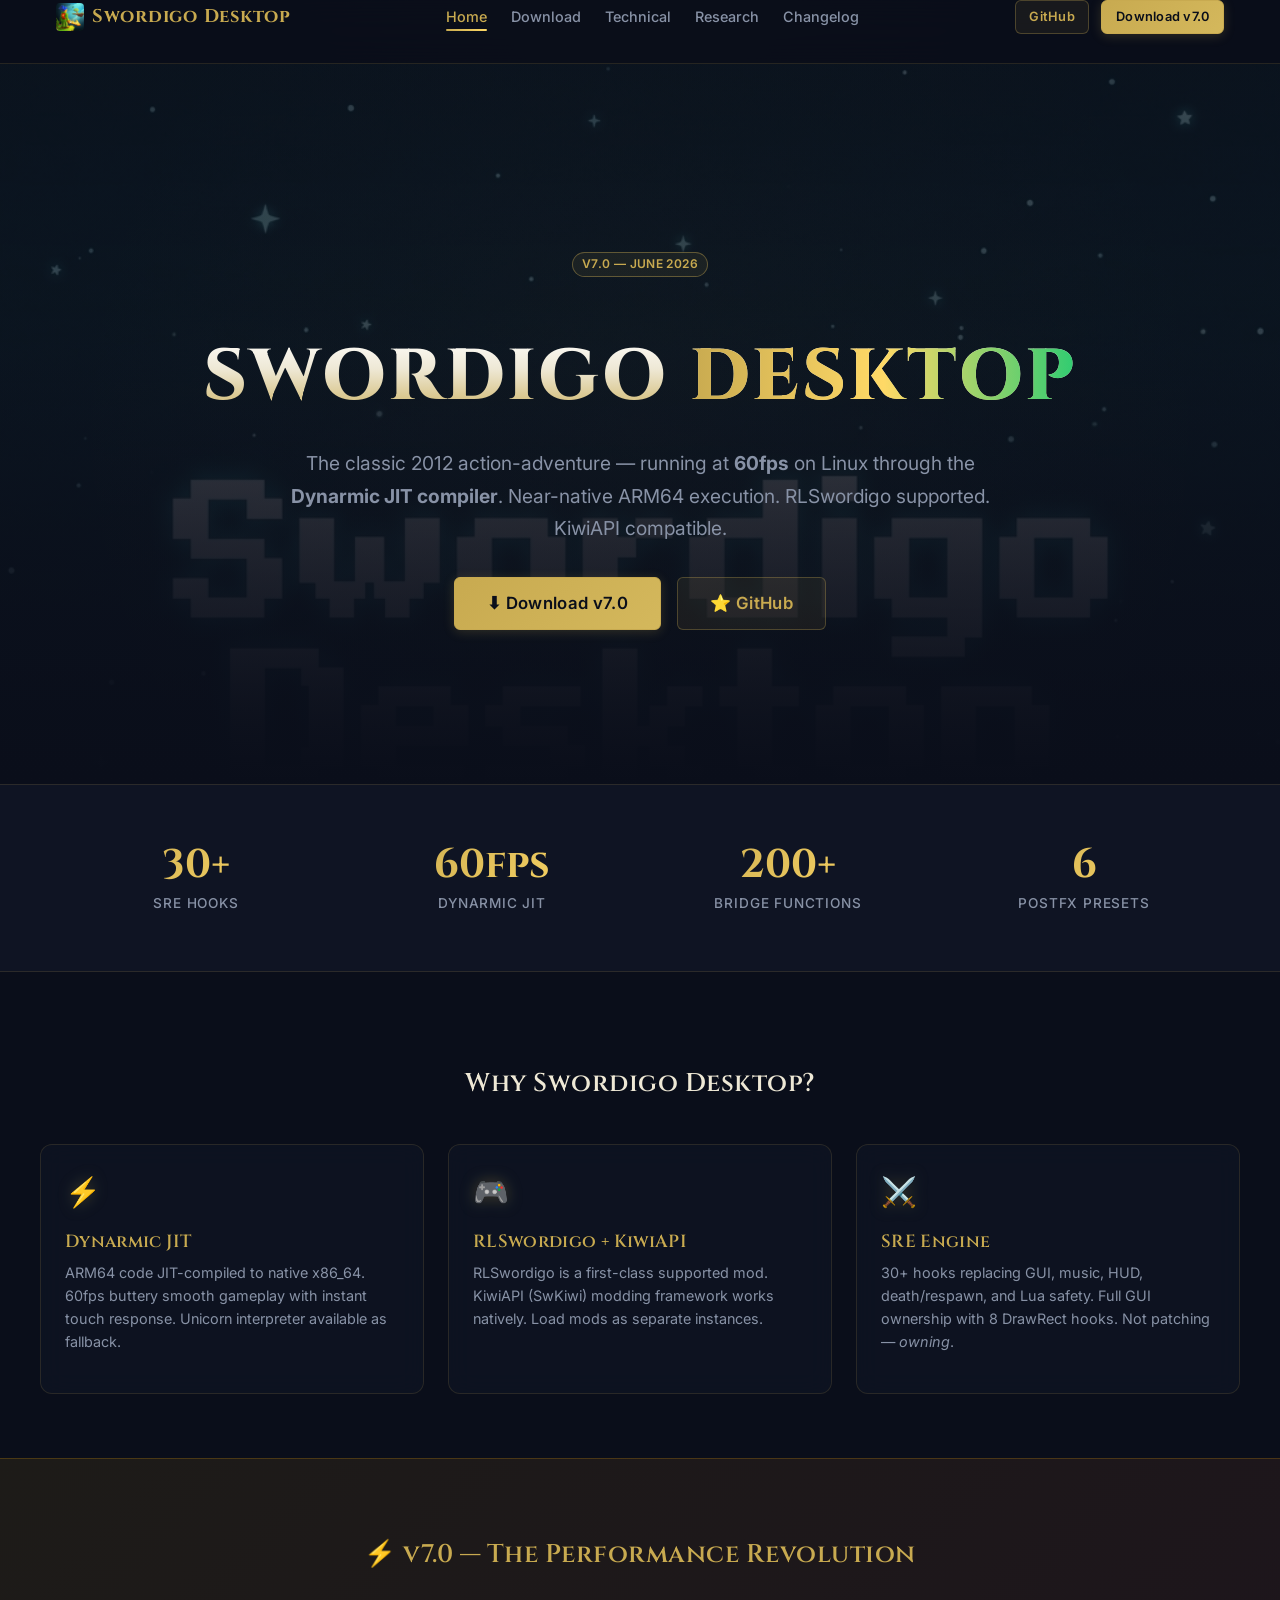
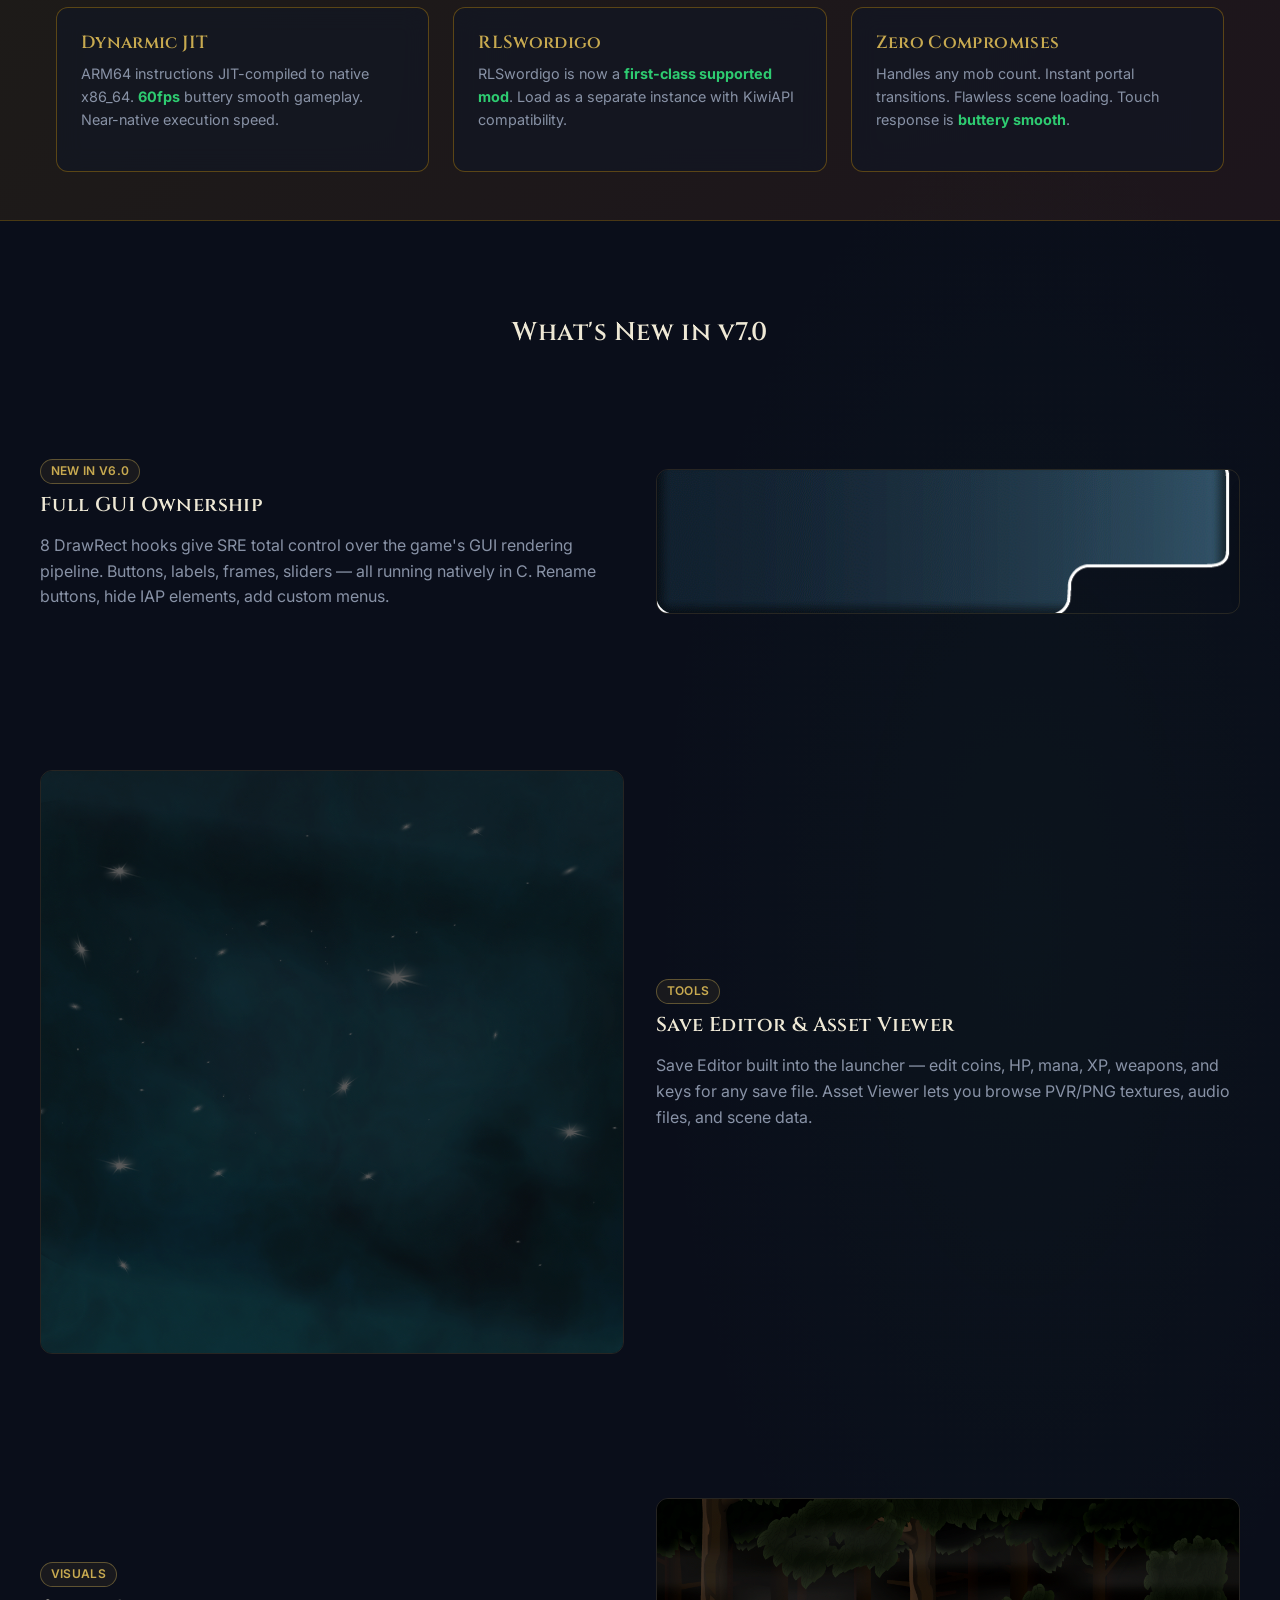
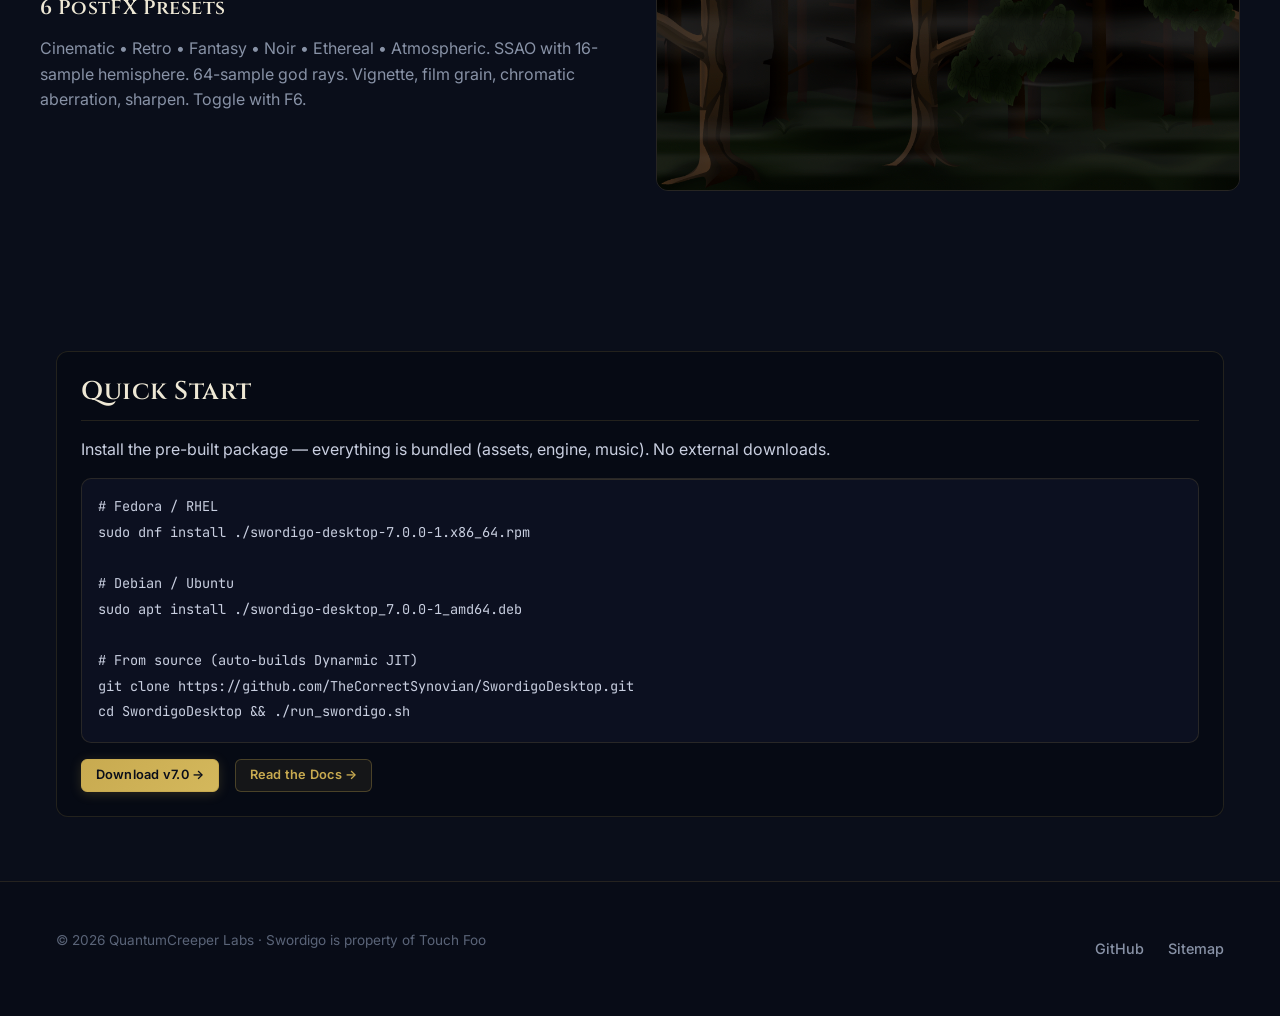
==== commit cdc1ff5a: "Fix Item0.wav (#54)" ====
--- a/web/index.html
+++ b/web/index.html
@@ -89,7 +89,7 @@
       <div class="card reveal">
         <div class="card__icon">🎮</div>
         <h3 class="card__title">RLSwordigo + KiwiAPI</h3>
-        <p class="card__desc">ReallyLongSwordigo is a first-class supported mod. KiwiAPI (SwKiwi) modding framework works natively. Load mods as separate instances.</p>
+        <p class="card__desc">RLSwordigo is a first-class supported mod. KiwiAPI (SwKiwi) modding framework works natively. Load mods as separate instances.</p>
       </div>
       <div class="card reveal">
         <div class="card__icon">⚔️</div>
@@ -110,7 +110,7 @@
         </div>
         <div class="card reveal" style="border-color: rgba(255,180,0,0.3);">
           <h3 class="card__title" style="color: var(--accent);">RLSwordigo</h3>
-          <p class="card__desc">ReallyLongSwordigo is now a <strong style="color: #2ecc71;">first-class supported mod</strong>. Load as a separate instance with KiwiAPI compatibility.</p>
+          <p class="card__desc">RLSwordigo is now a <strong style="color: #2ecc71;">first-class supported mod</strong>. Load as a separate instance with KiwiAPI compatibility.</p>
         </div>
         <div class="card reveal" style="border-color: rgba(255,180,0,0.3);">
           <h3 class="card__title" style="color: var(--accent);">Zero Compromises</h3>
